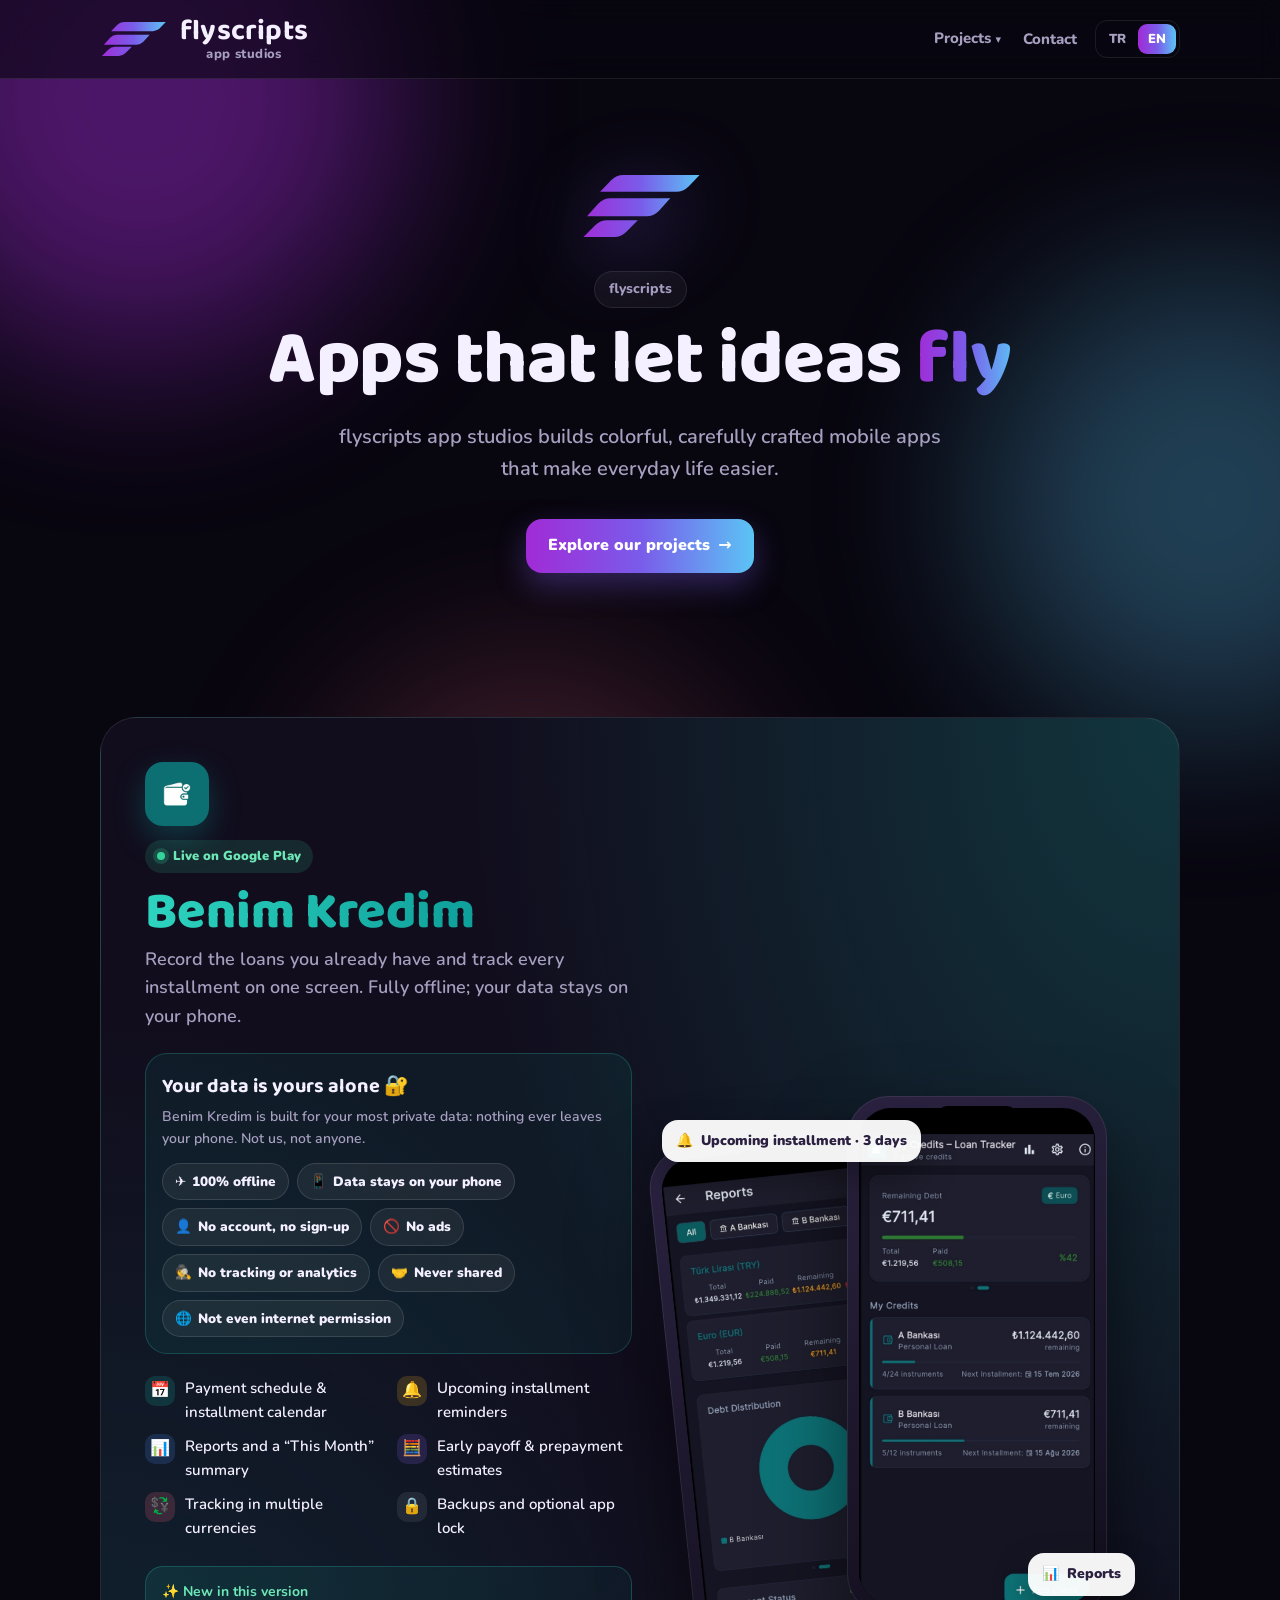
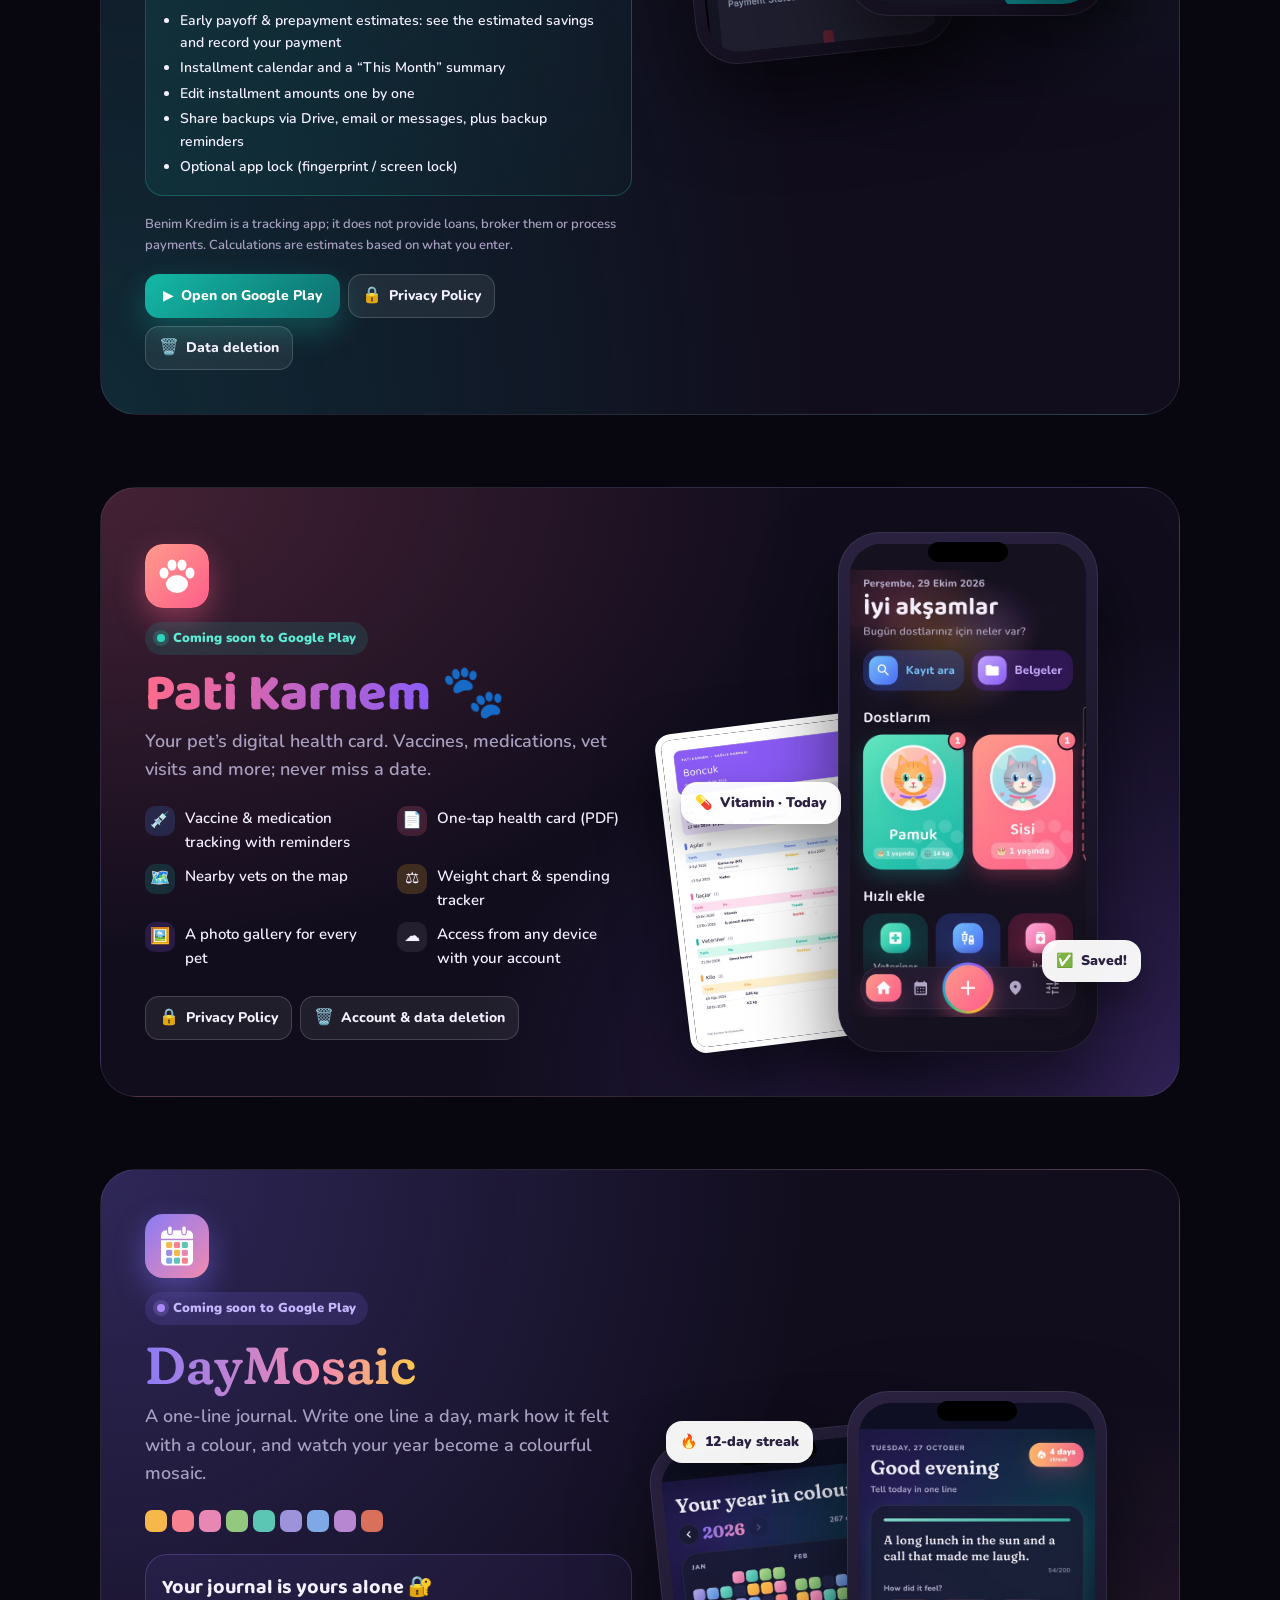
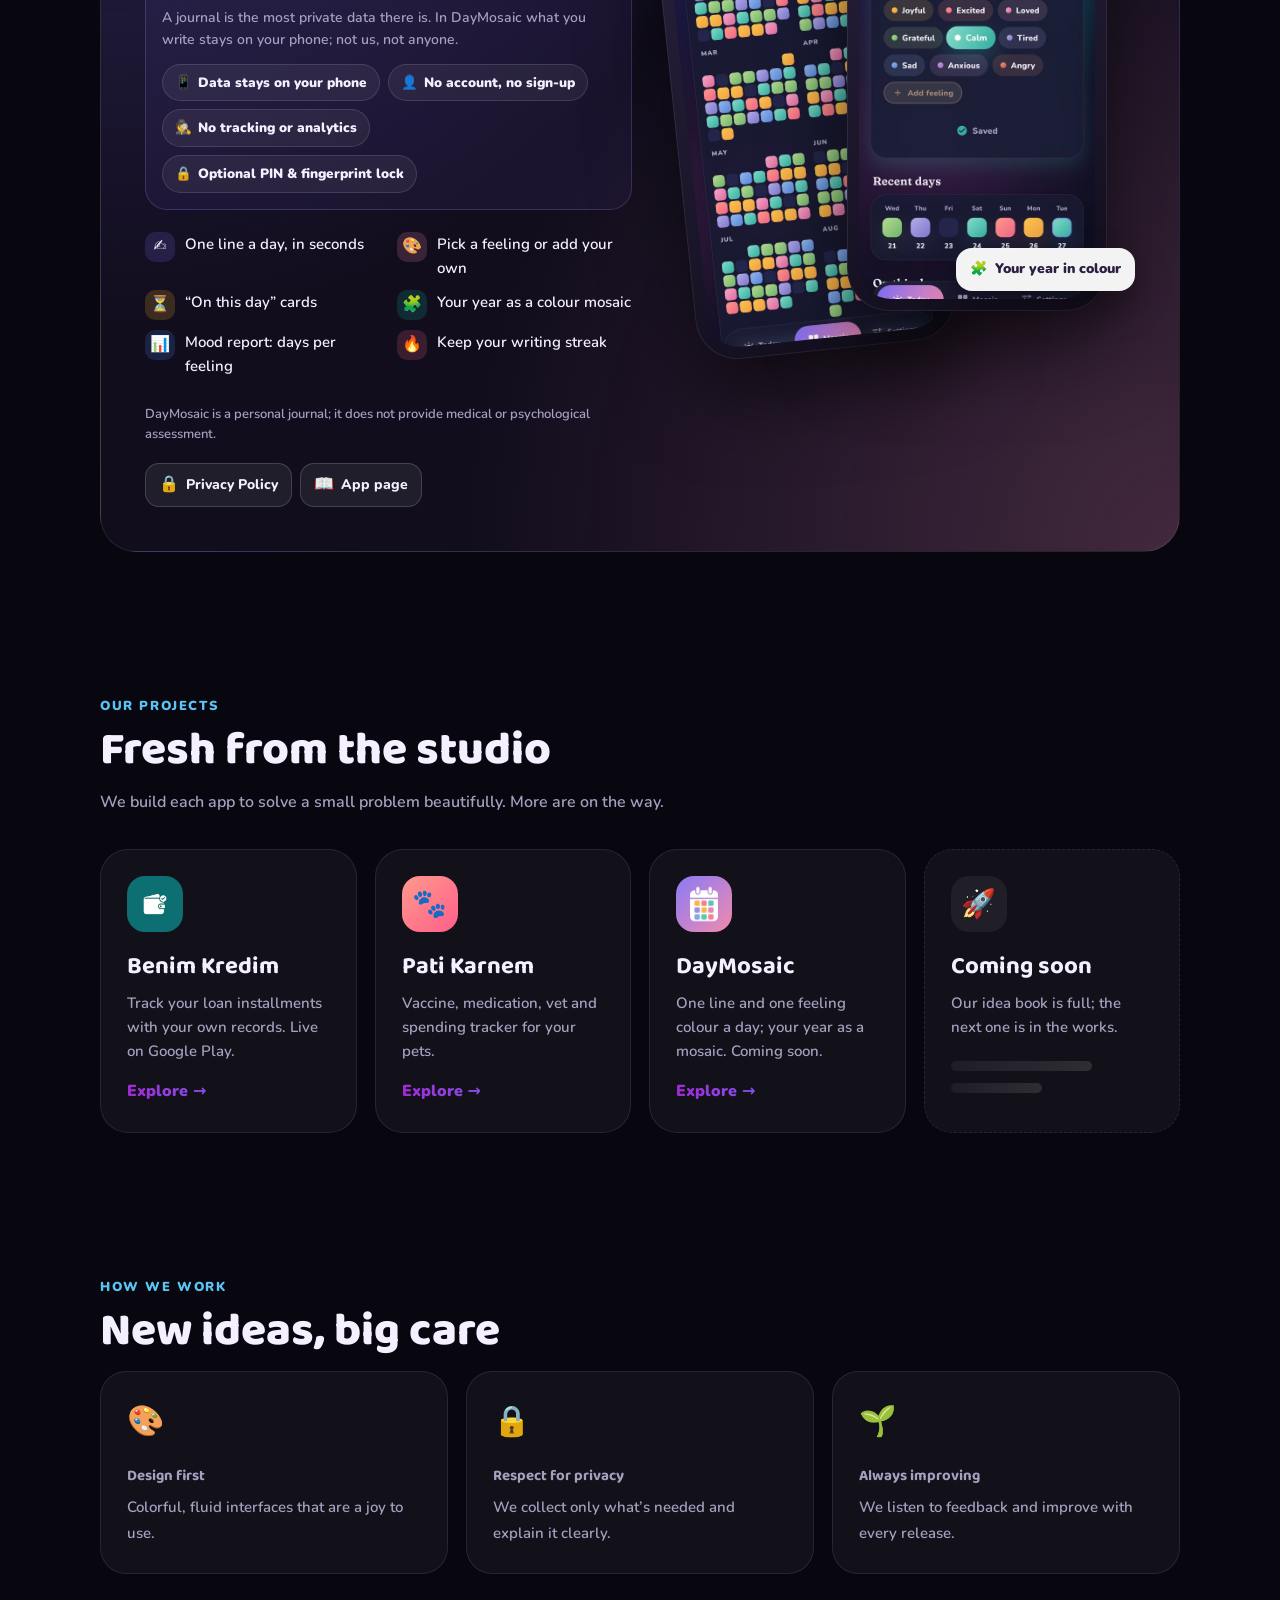
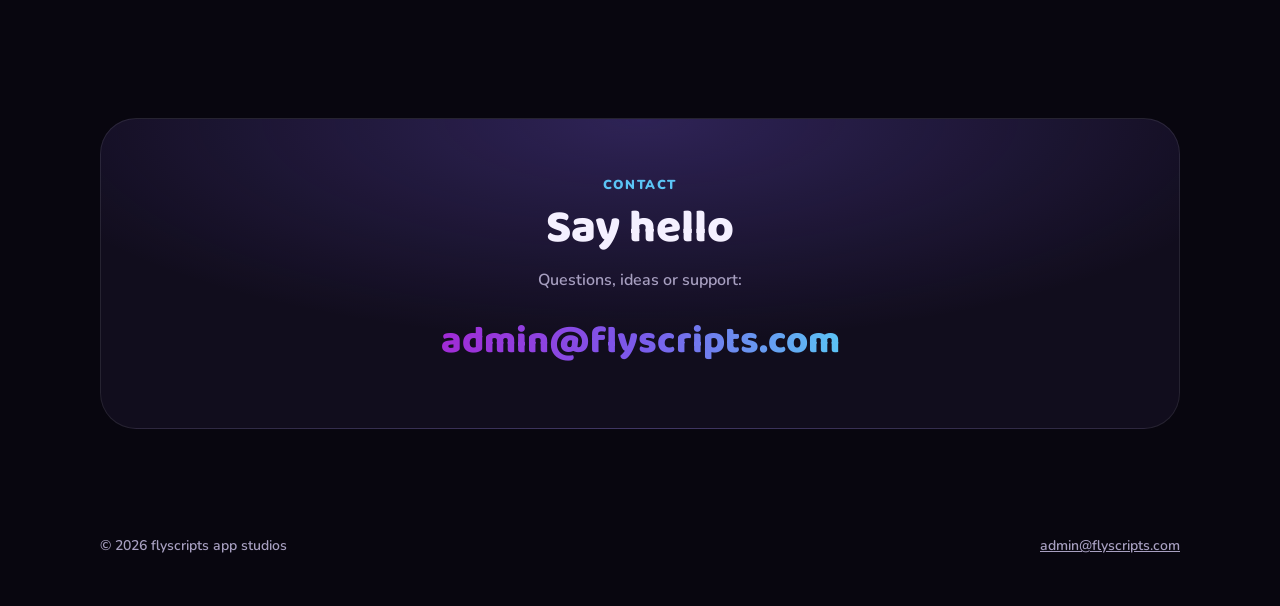
==== index.html @ 3f3beddc "Pati Karnem: yeni ana sayfa görüntüsü (1.2.0) Co-Authored-By: Claude Opus 5.5 <noreply@anthropic.com" ====
<!doctype html>
<html lang="tr">
<head>
<meta charset="utf-8">
<meta name="viewport" content="width=device-width, initial-scale=1">
<meta name="robots" content="index, follow">
<link rel="canonical" href="https://www.flyscripts.com/">
<title>flyscripts app studios</title>
<meta name="description" content="flyscripts app studios — gündelik hayatı kolaylaştıran, özenle tasarlanmış mobil uygulamalar. Uygulamalarımız: Benim Kredim, Pati Karnem ve DayMosaic.">
<meta property="og:title" content="flyscripts app studios">
<meta property="og:description" content="Gündelik hayatı kolaylaştıran, özenle tasarlanmış mobil uygulamalar.">
<link rel="icon" href="assets/flyscripts-mark.svg" type="image/svg+xml">
<style>
/* Yazı tipleri: Nunito ve Baloo 2 (SIL OFL), kendi sunucumuzdan. */
@font-face { font-family: "Nunito"; src: url("patikarnem/fonts/Nunito.ttf") format("truetype"); font-weight: 200 1000; font-display: swap; }
@font-face { font-family: "Baloo 2"; src: url("patikarnem/fonts/Baloo2.ttf") format("truetype"); font-weight: 400 800; font-display: swap; }
@font-face { font-family: "Fraunces"; src: url("daymosaic/fonts/Fraunces.ttf") format("truetype"); font-weight: 100 900; font-display: swap; }

:root {
  --bg: #08060F; --bg2: #110D1D; --card: rgba(255,255,255,.045); --line: rgba(255,255,255,.09);
  --ink: #F4F0FF; --soft: #A79FC0;
  --violet: #A12BD6; --indigo: #7A5BEA; --cyan: #5BC4F5;
  --coral: #FF6B8B; --grape: #8B5CF6; --mint: #14B8A6; --sun: #FFB627;
  --brand: linear-gradient(90deg, var(--violet), var(--indigo) 50%, var(--cyan));
}
* { box-sizing: border-box; }
html { scroll-behavior: smooth; }
body {
  margin: 0; background: var(--bg); color: var(--ink);
  font-family: "Nunito", system-ui, sans-serif; font-weight: 600; line-height: 1.6;
  -webkit-font-smoothing: antialiased; overflow-x: hidden;
}
a { color: inherit; }
.wrap { max-width: 1120px; margin: 0 auto; padding: 0 20px; }

/* Arka planda yavaşça süzülen renk bulutları */
.aurora { position: fixed; inset: 0; z-index: -1; overflow: hidden; pointer-events: none; }
.aurora span { position: absolute; border-radius: 50%; filter: blur(90px); opacity: .45; animation: drift 22s ease-in-out infinite alternate; }
.aurora span:nth-child(1) { width: 520px; height: 520px; background: var(--violet); top: -160px; left: -120px; }
.aurora span:nth-child(2) { width: 460px; height: 460px; background: var(--cyan); top: 30%; right: -160px; animation-delay: -7s; opacity: .3; }
.aurora span:nth-child(3) { width: 420px; height: 420px; background: var(--coral); bottom: -180px; left: 25%; animation-delay: -13s; opacity: .22; }
@keyframes drift { to { transform: translate(60px, 40px) scale(1.12); } }

/* Üst çubuk */
header { position: sticky; top: 0; z-index: 10; backdrop-filter: blur(14px); background: rgba(8,6,15,.6); border-bottom: 1px solid var(--line); }
.nav { display: flex; align-items: center; gap: 18px; height: 78px; }
.logo { display: flex; align-items: center; gap: 14px; text-decoration: none; }
.logo img { height: 34px; }
.logo b { font-family: "Baloo 2", sans-serif; font-weight: 700; font-size: 29px; letter-spacing: .2px; line-height: 1; }
/* Açılış logosundaki gibi: "app studios" adın altında, ortalı */
.logo .wm { display: flex; flex-direction: column; align-items: center; line-height: 1; }
.logo small { color: var(--soft); font-weight: 800; font-size: 13px; letter-spacing: .4px; margin-top: 2px; }
.nav nav { margin-left: auto; display: flex; gap: 22px; align-items: center; }
.nav nav a { text-decoration: none; color: var(--soft); font-weight: 800; font-size: 15px; transition: color .2s; }
.nav nav a:hover { color: var(--ink); }
/* Projeler açılır menüsü: fareyle üstüne gelince ya da dokununca açılır */
.dd { position: relative; }
.dd-btn { font: inherit; font-weight: 800; font-size: 15px; line-height: 1.6; color: var(--soft); background: none; border: 0; cursor: pointer; padding: 0; }
.dd-btn:hover, .dd.open .dd-btn { color: var(--ink); }
.dd .caret { display: inline-block; font-size: 11px; transition: transform .2s; }
.dd.open .caret { transform: rotate(180deg); }
.dd-menu {
  position: absolute; top: calc(100% + 10px); right: -12px; width: 320px; padding: 8px; border-radius: 20px;
  background: rgba(17,13,29,.97); border: 1px solid var(--line); box-shadow: 0 24px 60px rgba(0,0,0,.5);
  opacity: 0; visibility: hidden; transform: translateY(-6px); transition: opacity .18s, transform .18s, visibility .18s;
}
.dd-menu::before { content: ""; position: absolute; top: -12px; left: 0; right: 0; height: 12px; }
.dd.open .dd-menu { opacity: 1; visibility: visible; transform: none; }
@media (hover: hover) { .dd:hover .dd-menu { opacity: 1; visibility: visible; transform: none; } .dd:hover .caret { transform: rotate(180deg); } }
.dd-menu a { display: flex; align-items: center; gap: 12px; padding: 10px; border-radius: 14px; text-decoration: none; color: var(--ink) !important; }
.dd-menu a:hover { background: rgba(255,255,255,.06); }
.dd-menu img { width: 40px; height: 40px; border-radius: 12px; flex: none; }
.dd-menu b { display: block; font-size: 15px; line-height: 1.2; }
.dd-menu small { display: block; color: var(--soft); font-size: 12.5px; font-weight: 700; }
.dd-menu a.all { justify-content: center; color: var(--soft) !important; font-size: 14px; font-weight: 800; border-top: 1px solid var(--line); border-radius: 0 0 14px 14px; margin-top: 4px; }
.lang { display: inline-flex; border: 1px solid var(--line); border-radius: 12px; padding: 3px; gap: 2px; }
.lang button { font: inherit; font-size: 13px; font-weight: 900; border: 0; border-radius: 9px; padding: 5px 10px; cursor: pointer; background: transparent; color: var(--soft); }
.lang button.on { background: var(--brand); color: #fff; }

/* Kahraman bölüm */
.hero { padding: 96px 0 72px; text-align: center; }
.hero .mark { width: 120px; animation: floaty 6s ease-in-out infinite; filter: drop-shadow(0 18px 40px rgba(122,91,234,.45)); }
@keyframes floaty { 50% { transform: translateY(-10px); } }
.eyebrow { display: inline-block; margin: 26px 0 14px; padding: 6px 14px; border-radius: 999px; border: 1px solid var(--line); background: var(--card); color: var(--soft); font-size: 14px; font-weight: 800; }
h1 { font-family: "Baloo 2", sans-serif; font-weight: 800; font-size: clamp(40px, 7vw, 76px); line-height: 1.02; margin: 0 auto; max-width: 900px; letter-spacing: -.5px; }
.grad {
  background: var(--brand); -webkit-background-clip: text; background-clip: text; color: transparent;
  /* Renk, yazının kutusuna boyanır; y, g, ç gibi harflerin kuyruğu kesilmesin diye alttan/sağdan pay. */
  padding: 0 .06em .14em 0; margin-right: -.06em; -webkit-box-decoration-break: clone; box-decoration-break: clone;
}
.lead { max-width: 640px; margin: 22px auto 34px; color: var(--soft); font-size: clamp(17px, 2.2vw, 20px); }
.cta { display: flex; gap: 12px; justify-content: center; flex-wrap: wrap; }
.btn { display: inline-flex; align-items: center; gap: 8px; text-decoration: none; font-weight: 900; padding: 14px 22px; border-radius: 16px; transition: transform .2s, box-shadow .2s; }
.btn.primary { background: var(--brand); color: #fff; box-shadow: 0 12px 30px rgba(122,91,234,.35); }
.btn.ghost { border: 1px solid var(--line); background: var(--card); }
.btn:hover { transform: translateY(-2px); }

section { padding: 72px 0; }
.kicker { color: var(--cyan); font-weight: 900; letter-spacing: 1.6px; text-transform: uppercase; font-size: 13px; }
h2 { font-family: "Baloo 2", sans-serif; font-weight: 800; font-size: clamp(30px, 4.5vw, 46px); line-height: 1.1; margin: 8px 0 14px; }
.sub { color: var(--soft); max-width: 620px; margin: 0 0 34px; }

/* Öne çıkan proje: Pati Karnem */
.feature {
  position: relative; display: grid; grid-template-columns: 1.05fr 1fr; gap: 40px; align-items: center;
  padding: 44px; border-radius: 36px; overflow: hidden;
  background: radial-gradient(120% 140% at 0% 0%, rgba(255,107,139,.22), transparent 55%),
              radial-gradient(120% 140% at 100% 100%, rgba(139,92,246,.25), transparent 55%), var(--bg2);
  border: 1px solid var(--line);
}
.feature .badge { display: inline-flex; align-items: center; gap: 8px; font-weight: 900; font-size: 13px; padding: 6px 12px; border-radius: 999px; background: rgba(20,184,166,.15); color: #5EEAD4; }
.feature .badge::before { content: ""; width: 8px; height: 8px; border-radius: 50%; background: #2DD4BF; box-shadow: 0 0 0 4px rgba(45,212,191,.2); }
.feature h3 { font-family: "Baloo 2", sans-serif; font-weight: 800; font-size: clamp(34px, 5vw, 52px); line-height: 1; margin: 14px 0 6px; }
.feature h3 .paw { background: linear-gradient(90deg, var(--coral), var(--grape)); -webkit-background-clip: text; background-clip: text; color: transparent; }
.feature .tag { color: var(--soft); font-size: 18px; margin: 0 0 22px; }
.perks { list-style: none; padding: 0; margin: 0 0 26px; display: grid; grid-template-columns: 1fr 1fr; gap: 10px 18px; }
.perks li { display: flex; gap: 10px; align-items: flex-start; font-size: 15px; }
.perks i { flex: none; width: 30px; height: 30px; border-radius: 10px; display: grid; place-items: center; font-style: normal; font-size: 16px; }
/* Gizlilik / hesap silme: belirgin, dokunulabilir haplar */
.links-row { display: flex; gap: 10px; flex-wrap: wrap; }
.links-row a {
  display: inline-flex; align-items: center; gap: 8px; min-height: 44px; padding: 0 16px; border-radius: 14px;
  text-decoration: none; font-weight: 800; font-size: 14.5px; color: var(--ink);
  background: rgba(255,255,255,.07); border: 1px solid rgba(255,255,255,.16); transition: background .2s, border-color .2s;
}
.links-row a:hover { background: rgba(255,255,255,.12); border-color: rgba(255,255,255,.3); }
.links-row a .i { font-size: 16px; }

/* Telefon ve karne görselleri */
.shots { position: relative; height: 520px; }
.phone {
  position: absolute; right: 8%; top: 0; width: 260px; height: 520px; border-radius: 42px; padding: 12px;
  background: linear-gradient(160deg, #2a2240, #120e1c); box-shadow: 0 40px 80px rgba(0,0,0,.55), inset 0 0 0 1px rgba(255,255,255,.08);
  animation: floaty 7s ease-in-out infinite;
}
.phone .screen { width: 100%; height: 100%; border-radius: 32px; overflow: hidden; background: #16111F; position: relative; }
.phone .screen img { width: 100%; display: block; }
/* Uygulamanın alt menüsünün küçük benzeri (kodla çizilir) */
.phone .tabbar {
  position: absolute; left: 10px; right: 10px; bottom: 14px; height: 52px; border-radius: 22px;
  background: #231B30; border: 1px solid rgba(255,255,255,.08); display: flex; align-items: center; justify-content: space-around; padding: 0 10px;
}
.phone .tabbar i { width: 22px; height: 22px; border-radius: 8px; background: rgba(255,255,255,.14); }
.phone .tabbar i.on { width: 38px; background: linear-gradient(135deg, #FF9A8B, #FF5E8A); }
.phone .tabbar .plus {
  width: 50px; height: 50px; border-radius: 50%; display: grid; place-items: center; color: #fff; font-size: 30px; font-weight: 700; line-height: 1;
  background: linear-gradient(135deg, #FF9A8B, #FF5E8A); box-shadow: 0 0 0 3px #231B30, 0 0 0 5px #7A5BEA;
}
.phone .notch { position: absolute; top: 10px; left: 50%; transform: translateX(-50%); width: 80px; height: 20px; border-radius: 12px; background: #000; z-index: 2; }
.card-pdf {
  position: absolute; left: 0; bottom: 10px; width: 230px; border-radius: 16px; overflow: hidden; transform: rotate(-7deg);
  box-shadow: 0 30px 60px rgba(0,0,0,.5); border: 6px solid #fff; animation: floaty 8s ease-in-out infinite; animation-delay: -3s;
}
.card-pdf img { width: 100%; display: block; }
.chip {
  position: absolute; z-index: 3; display: flex; align-items: center; gap: 8px; padding: 10px 14px; border-radius: 16px;
  background: rgba(255,255,255,.95); color: #2B2040; font-weight: 900; font-size: 14px; box-shadow: 0 16px 34px rgba(0,0,0,.35);
  animation: floaty 6s ease-in-out infinite;
}
.chip.c1 { top: 250px; left: 2%; animation-delay: -2s; }
.chip.c2 { bottom: 70px; right: -6px; animation-delay: -4s; }

/* BenimKredim tanıtımı (uygulamanın kendi camgöbeği teması) */
.feature.bk {
  background: radial-gradient(120% 140% at 100% 0%, rgba(20,184,166,.24), transparent 55%),
              radial-gradient(120% 140% at 0% 100%, rgba(14,110,110,.30), transparent 55%), var(--bg2);
}
.feature.bk .badge.live { background: rgba(52,211,153,.14); color: #6EE7B7; }
.feature.bk .badge.live::before { background: #34D399; box-shadow: 0 0 0 4px rgba(52,211,153,.2); }
.feature.bk h3 .bkname { background: linear-gradient(90deg, #2DD4BF, #0E9F9A); -webkit-background-clip: text; background-clip: text; color: transparent; padding-bottom: .1em; }
.appicon { width: 64px; height: 64px; border-radius: 18px; box-shadow: 0 12px 30px rgba(14,110,110,.45); display: block; margin-bottom: 14px; }
.btn.teal { background: linear-gradient(135deg, #14B8A6, #0E6E6E); color: #fff; box-shadow: 0 12px 30px rgba(20,184,166,.3); }
.links-row a.btn.teal { border: 0; min-height: 44px; padding: 0 18px; border-radius: 14px; color: #fff; background: linear-gradient(135deg, #14B8A6, #0E6E6E); }
.links-row { align-items: center; gap: 8px; }
.links-row a { padding: 0 13px; font-size: 14px; gap: 7px; white-space: nowrap; }
.bkshots { position: relative; height: 540px; }
/* Pati Karnem'deki telefon çerçevesinin aynısı; ekran görüntüsü üstten başlar, taşan kısım gizlenir */
.bkshots .bkphone { height: 520px; }
.bkshots .bkphone .screen { background: #161622; }
.bkshots .bkphone .screen img { display: none; width: 100%; padding-top: 26px; background: #000; }
body.tr .bkshots .bkphone .screen img[data-lang="tr"], body.en .bkshots .bkphone .screen img[data-lang="en"] { display: block; }
.bkshots .b1 { right: 6%; top: 0; z-index: 2; }
.bkshots .b2 { right: auto; left: 0; top: 40px; transform: rotate(-6deg); animation-delay: -3s; z-index: 1; }
.bkshots .b2 { animation-name: floatyTilt; }
@keyframes floatyTilt { 0%, 100% { transform: rotate(-6deg); } 50% { transform: rotate(-6deg) translateY(-10px); } }
.bkshots .chip.c3 { top: 24px; left: -10px; animation-delay: -1s; }
.bkshots .chip.c4 { bottom: 40px; right: 0; animation-delay: -4s; }
.note { color: var(--soft); font-size: 13px; margin: 0 0 18px; }
/* Benim Kredim gizlilik vurgusu */
.trust { margin: 0 0 22px; padding: 16px; border-radius: 22px; background: rgba(20,184,166,.08); border: 1px solid rgba(45,212,191,.22); }
.trust h4 { margin: 0 0 4px; font-family: "Baloo 2", sans-serif; font-size: 20px; }
.trust p { margin: 0 0 12px; color: var(--soft); font-size: 14px; }
.tchips { display: flex; flex-wrap: wrap; gap: 8px; }
.tchips span.t {
  display: inline-flex; align-items: center; gap: 6px; padding: 7px 12px; border-radius: 999px; font-size: 13.5px; font-weight: 900;
  background: rgba(255,255,255,.06); border: 1px solid rgba(255,255,255,.12);
}
.whatsnew {
  margin: 0 0 18px; padding: 14px 16px; border-radius: 18px; border: 1px solid rgba(45,212,191,.25);
  background: linear-gradient(135deg, rgba(20,184,166,.12), rgba(20,184,166,.03));
}
.whatsnew b { display: block; font-size: 14px; color: #6EE7B7; margin-bottom: 6px; }
.whatsnew ul { margin: 0; padding-left: 18px; font-size: 14px; }
.whatsnew li { margin: 3px 0; }

/* DayMosaic tanıtımı (uygulamanın alacakaranlık moru ve şafak pembesi) */
.feature.dm {
  background: radial-gradient(120% 140% at 0% 0%, rgba(124,108,242,.28), transparent 55%),
              radial-gradient(120% 140% at 100% 100%, rgba(242,138,176,.22), transparent 55%), var(--bg2);
}
.feature.dm .badge { background: rgba(124,108,242,.16); color: #C4B5FD; }
.feature.dm .badge::before { background: #A78BFA; box-shadow: 0 0 0 4px rgba(167,139,250,.22); }
.feature.dm h3 .dmname {
  font-family: "Fraunces", Georgia, serif; font-weight: 600; font-variation-settings: "SOFT" 100;
  background: linear-gradient(90deg, #8B7BF5, #F28AB0 65%, #F9C74F); -webkit-background-clip: text; background-clip: text; color: transparent; padding-bottom: .08em;
}
.feature.dm .trust { background: rgba(124,108,242,.08); border-color: rgba(167,139,250,.24); }
.btn.dmb { background: linear-gradient(135deg, #7C6CF2, #F28AB0); color: #fff; }
.dmshots .bkphone .screen, .dmshots .bkphone .screen img { background: #0E0F22; }
.dmshots .chip.c3 { top: 30px; left: -6px; }
.mosaic-row { display: flex; gap: 5px; margin: 0 0 22px; }
.mosaic-row i { width: 22px; height: 22px; border-radius: 7px; display: block; }

/* Proje ızgarası */
.grid { display: grid; grid-template-columns: repeat(auto-fit, minmax(230px, 1fr)); gap: 18px; }
.proj {
  position: relative; padding: 26px; border-radius: 28px; background: var(--card); border: 1px solid var(--line);
  min-height: 230px; display: flex; flex-direction: column; transition: transform .25s, border-color .25s;
}
.proj:hover { transform: translateY(-4px); border-color: rgba(255,255,255,.18); }
.proj .ico { width: 56px; height: 56px; border-radius: 18px; display: grid; place-items: center; font-size: 28px; margin-bottom: 16px; }
.proj h4 { font-family: "Baloo 2", sans-serif; font-size: 24px; margin: 0 0 4px; }
.proj p { color: var(--soft); margin: 0 0 16px; font-size: 15px; }
.proj .more { margin-top: auto; font-weight: 900; text-decoration: none; }
.proj.soon { border-style: dashed; }
.proj.soon .ico { background: rgba(255,255,255,.06); }
.shimmer { height: 10px; border-radius: 6px; margin: 6px 0; background: linear-gradient(90deg, rgba(255,255,255,.05), rgba(255,255,255,.12), rgba(255,255,255,.05)); background-size: 200% 100%; animation: sh 2.4s linear infinite; }
@keyframes sh { to { background-position: -200% 0; } }

/* Değerler */
.values { display: grid; grid-template-columns: repeat(3, 1fr); gap: 18px; }
.value { padding: 26px; border-radius: 26px; background: var(--card); border: 1px solid var(--line); }
.value b { display: block; font-family: "Baloo 2", sans-serif; font-size: 21px; margin: 12px 0 4px; }
.value span { color: var(--soft); font-size: 15px; }
.value .em { font-size: 30px; }

/* İletişim */
.contact {
  text-align: center; padding: 56px 24px; border-radius: 36px; border: 1px solid var(--line);
  background: radial-gradient(100% 120% at 50% 0%, rgba(122,91,234,.28), transparent 60%), var(--bg2);
}
.contact a.mail { font-family: "Baloo 2", sans-serif; font-size: clamp(24px, 4vw, 38px); font-weight: 800; text-decoration: none; }
footer { padding: 34px 0 48px; color: var(--soft); font-size: 14px; display: flex; gap: 14px; justify-content: space-between; flex-wrap: wrap; }
footer a { color: var(--soft); }

/* Kaydırınca beliren öğeler */
.reveal { opacity: 0; transform: translateY(26px); transition: opacity .8s ease, transform .8s cubic-bezier(.2,.8,.2,1); }
.reveal.in { opacity: 1; transform: none; }

[data-lang] { display: none; }
body.tr [data-lang="tr"], body.en [data-lang="en"] { display: revert; }
body.tr span[data-lang="tr"], body.en span[data-lang="en"] { display: inline; }
body.tr img[data-lang="tr"], body.en img[data-lang="en"] { display: block; }

@media (max-width: 900px) {
  .feature { grid-template-columns: 1fr; padding: 28px; }
  .shots { height: 470px; }
  .phone { width: 230px; height: 460px; right: 4%; }
  .card-pdf { width: 190px; }
  .feature.bk { grid-template-columns: 1fr; }
  .feature.bk .bkshots { order: 2; }
  .feature.dm { grid-template-columns: 1fr; }
  .bkshots { height: 470px; }
  .bkshots .bkphone { width: 220px; height: 440px; }
  .grid, .values { grid-template-columns: 1fr; }
  .nav nav > a { display: none; }
  .dd-menu { right: -60px; width: 290px; }
}
@media (max-width: 520px) {
  .perks { grid-template-columns: 1fr; }
  .chip { font-size: 12px; padding: 8px 10px; }
}
@media (prefers-reduced-motion: reduce) {
  *, *::before, *::after { animation: none !important; transition: none !important; }
  .reveal { opacity: 1; transform: none; }
}
</style>
</head>
<body class="tr">
<div class="aurora"><span></span><span></span><span></span></div>

<header>
  <div class="wrap nav">
    <a class="logo" href="#"><img src="assets/flyscripts-mark.svg" alt=""><span class="wm"><b>flyscripts</b><small>app studios</small></span></a>
    <nav>
      <div class="dd">
        <button class="dd-btn" aria-haspopup="true" aria-expanded="false">
          <span data-lang="tr">Projeler</span><span data-lang="en">Projects</span> <span class="caret">▾</span></button>
        <div class="dd-menu" role="menu">
          <a role="menuitem" href="#benim-kredim"><img src="assets/bk-icon.png" alt=""><span><b>Benim Kredim</b>
            <small><span data-lang="tr">Kredi taksit takibi · Google Play’de</span><span data-lang="en">Loan installment tracker · On Google Play</span></small></span></a>
          <a role="menuitem" href="#pati-karnem"><img src="assets/pati-icon.svg" alt=""><span><b>Pati Karnem</b>
            <small><span data-lang="tr">Evcil dost sağlık karnesi · Yakında</span><span data-lang="en">Pet health card · Coming soon</span></small></span></a>
          <a role="menuitem" href="#daymosaic"><img src="assets/dm-icon.png" alt=""><span><b>DayMosaic</b>
            <small><span data-lang="tr">Tek satır günlük · Yakında</span><span data-lang="en">One-line journal · Coming soon</span></small></span></a>
          <a role="menuitem" class="all" href="#projeler"><span data-lang="tr">Tüm projeler →</span><span data-lang="en">All projects →</span></a>
        </div>
      </div>
      <a href="#iletisim"><span data-lang="tr">İletişim</span><span data-lang="en">Contact</span></a>
    </nav>
    <div class="lang"><button data-l="tr">TR</button><button data-l="en">EN</button></div>
  </div>
</header>

<main>
  <div class="wrap hero">
    <img class="mark" src="assets/flyscripts-mark.svg" alt="flyscripts">
    <div>
      <span class="eyebrow">flyscripts</span>
    </div>
    <h1>
      <span data-lang="tr">Fikirleri <span class="grad">uçuran</span> uygulamalar</span>
      <span data-lang="en">Apps that let ideas <span class="grad">fly</span></span>
    </h1>
    <p class="lead">
      <span data-lang="tr">flyscripts app studios, gündelik hayatı kolaylaştıran, rengârenk ve özenle tasarlanmış mobil uygulamalar üretir.</span>
      <span data-lang="en">flyscripts app studios builds colorful, carefully crafted mobile apps that make everyday life easier.</span>
    </p>
    <div class="cta">
      <a class="btn primary" href="#projeler"><span data-lang="tr">Projelerimizi keşfedin</span><span data-lang="en">Explore our projects</span> →</a>
    </div>
  </div>

  <!-- BenimKredim: Google Play'de yayında -->
  <section id="benim-kredim">
    <div class="wrap">
      <div class="feature bk reveal">
        <div>
          <img class="appicon" src="assets/bk-icon.png" alt="">
          <span class="badge live"><span data-lang="tr">Google Play’de yayında</span><span data-lang="en">Live on Google Play</span></span>
          <h3><span class="bkname">Benim Kredim</span></h3>
          <p class="tag">
            <span data-lang="tr">Bankalardan almış olduğunuz kredileri kendiniz kaydedin, taksitlerinizi tek ekranda takip edin. Tamamen çevrimdışı; verileriniz telefonunuzda kalır.</span>
            <span data-lang="en">Record the loans you already have and track every installment on one screen. Fully offline; your data stays on your phone.</span>
          </p>
          <div class="trust">
            <h4><span data-lang="tr">Verileriniz sadece sizin 🔐</span><span data-lang="en">Your data is yours alone 🔐</span></h4>
            <p><span data-lang="tr">Benim Kredim, borç bilgileri gibi en özel verileriniz için tasarlandı: hiçbir şey telefonunuzdan çıkmaz. Ne biz görürüz, ne başkası.</span>
              <span data-lang="en">Benim Kredim is built for your most private data: nothing ever leaves your phone. Not us, not anyone.</span></p>
            <div class="tchips">
              <span class="t">✈️ <span data-lang="tr">%100 çevrimdışı</span><span data-lang="en">100% offline</span></span>
              <span class="t">📱 <span data-lang="tr">Veriler yalnızca telefonunuzda</span><span data-lang="en">Data stays on your phone</span></span>
              <span class="t">👤 <span data-lang="tr">Hesap yok, kayıt yok</span><span data-lang="en">No account, no sign-up</span></span>
              <span class="t">🚫 <span data-lang="tr">Reklam yok</span><span data-lang="en">No ads</span></span>
              <span class="t">🕵️ <span data-lang="tr">Takip ve analitik yok</span><span data-lang="en">No tracking or analytics</span></span>
              <span class="t">🤝 <span data-lang="tr">Kimseyle paylaşılmaz</span><span data-lang="en">Never shared</span></span>
              <span class="t">🌐 <span data-lang="tr">İnternet izni bile yok</span><span data-lang="en">Not even internet permission</span></span>
            </div>
          </div>
          <ul class="perks">
            <li><i style="background:rgba(20,184,166,.18)">📅</i><span><span data-lang="tr">Ödeme planı ve taksit takvimi</span><span data-lang="en">Payment schedule &amp; installment calendar</span></span></li>
            <li><i style="background:rgba(255,182,39,.18)">🔔</i><span><span data-lang="tr">Yaklaşan taksit hatırlatmaları</span><span data-lang="en">Upcoming installment reminders</span></span></li>
            <li><i style="background:rgba(76,141,255,.18)">📊</i><span><span data-lang="tr">Raporlar ve “Bu Ay” özeti</span><span data-lang="en">Reports and a “This Month” summary</span></span></li>
            <li><i style="background:rgba(139,92,246,.18)">🧮</i><span><span data-lang="tr">Erken kapama ve ara ödeme tahmini</span><span data-lang="en">Early payoff &amp; prepayment estimates</span></span></li>
            <li><i style="background:rgba(255,107,139,.18)">💱</i><span><span data-lang="tr">Farklı para birimlerinde takip</span><span data-lang="en">Tracking in multiple currencies</span></span></li>
            <li><i style="background:rgba(255,255,255,.08)">🔒</i><span><span data-lang="tr">Yedekleme ve isteğe bağlı uygulama kilidi</span><span data-lang="en">Backups and optional app lock</span></span></li>
          </ul>
          <div class="whatsnew">
            <b><span data-lang="tr">✨ Yeni sürümde</span><span data-lang="en">✨ New in this version</span></b>
            <ul data-lang="tr">
              <li>Erken kapama ve ara ödeme hesabı: tahmini tasarrufu görün, ödemenizi kaydedin</li>
              <li>Taksit takvimi ve “Bu Ay” özeti</li>
              <li>Taksit tutarlarını tek tek düzenleme</li>
              <li>Yedeği Drive, e-posta ya da mesajla paylaşma ve yedek hatırlatması</li>
              <li>İsteğe bağlı uygulama kilidi (parmak izi / ekran kilidi)</li>
            </ul>
            <ul data-lang="en">
              <li>Early payoff &amp; prepayment estimates: see the estimated savings and record your payment</li>
              <li>Installment calendar and a “This Month” summary</li>
              <li>Edit installment amounts one by one</li>
              <li>Share backups via Drive, email or messages, plus backup reminders</li>
              <li>Optional app lock (fingerprint / screen lock)</li>
            </ul>
          </div>
          <p class="note"><span data-lang="tr">Benim Kredim bir takip uygulamasıdır; kredi vermez, aracılık yapmaz, ödeme işlemez. Hesaplamalar girdiğiniz bilgilere göre tahminidir.</span>
            <span data-lang="en">Benim Kredim is a tracking app; it does not provide loans, broker them or process payments. Calculations are estimates based on what you enter.</span></p>
          <div class="links-row">
            <a class="btn teal" href="https://play.google.com/store/apps/details?id=com.benimkredim.kredi_takip" target="_blank" rel="noopener">
              ▶ <span data-lang="tr">Google Play’de aç</span><span data-lang="en">Open on Google Play</span></a>
            <a href="benimkredim/gizlilik.html"><span class="i">🔒</span><span data-lang="tr">Gizlilik Politikası</span><span data-lang="en">Privacy Policy</span></a>
            <a href="benimkredim/veri-silme.html"><span class="i">🗑️</span><span data-lang="tr">Veri silme</span><span data-lang="en">Data deletion</span></a>
          </div>
        </div>
        <div class="bkshots" aria-hidden="true">
          <div class="phone bkphone b2"><div class="notch"></div><div class="screen">
            <img data-lang="tr" src="assets/bk-tr-02.jpg" alt=""><img data-lang="en" src="assets/bk-en-02.jpg" alt=""></div></div>
          <div class="phone bkphone b1"><div class="notch"></div><div class="screen">
            <img data-lang="tr" src="assets/bk-tr-01.jpg" alt=""><img data-lang="en" src="assets/bk-en-01.jpg" alt=""></div></div>
          <div class="chip c3">🔔 <span data-lang="tr">Yaklaşan taksit · 3 gün</span><span data-lang="en">Upcoming installment · 3 days</span></div>
          <div class="chip c4">📊 <span data-lang="tr">Raporlar</span><span data-lang="en">Reports</span></div>
        </div>
      </div>
    </div>
  </section>

  <!-- Öne çıkan: Pati Karnem -->
  <section id="pati-karnem" style="padding-top:0">
    <div class="wrap">
      <div class="feature reveal">
        <div>
          <img class="appicon" src="assets/pati-icon.svg" alt="" style="box-shadow:0 12px 30px rgba(255,94,138,.4)">
          <span class="badge"><span data-lang="tr">Yakında Google Play’de</span><span data-lang="en">Coming soon to Google Play</span></span>
          <h3><span class="paw">Pati Karnem</span> 🐾</h3>
          <p class="tag">
            <span data-lang="tr">Dostunuzun dijital sağlık karnesi. Aşılar, ilaçlar, veteriner ziyaretleri ve daha fazlası; hiçbir tarihi kaçırmayın.</span>
            <span data-lang="en">Your pet’s digital health card. Vaccines, medications, vet visits and more; never miss a date.</span>
          </p>
          <ul class="perks">
            <li><i style="background:rgba(76,141,255,.18)">💉</i><span><span data-lang="tr">Aşı ve ilaç takibi, zamanında hatırlatma</span><span data-lang="en">Vaccine &amp; medication tracking with reminders</span></span></li>
            <li><i style="background:rgba(255,107,139,.18)">📄</i><span><span data-lang="tr">Tek dokunuşla sağlık karnesi (PDF)</span><span data-lang="en">One-tap health card (PDF)</span></span></li>
            <li><i style="background:rgba(20,184,166,.18)">🗺️</i><span><span data-lang="tr">Yakındaki veterinerler haritada</span><span data-lang="en">Nearby vets on the map</span></span></li>
            <li><i style="background:rgba(255,182,39,.18)">⚖️</i><span><span data-lang="tr">Kilo grafiği ve harcama takibi</span><span data-lang="en">Weight chart &amp; spending tracker</span></span></li>
            <li><i style="background:rgba(139,92,246,.18)">🖼️</i><span><span data-lang="tr">Her dosta özel fotoğraf galerisi</span><span data-lang="en">A photo gallery for every pet</span></span></li>
            <li><i style="background:rgba(255,255,255,.08)">☁️</i><span><span data-lang="tr">Hesabınızla her cihazdan erişim</span><span data-lang="en">Access from any device with your account</span></span></li>
          </ul>
          <div class="links-row">
            <a href="patikarnem/gizlilik.html"><span class="i">🔒</span><span data-lang="tr">Gizlilik Politikası</span><span data-lang="en">Privacy Policy</span></a>
            <a href="patikarnem/hesap-silme.html"><span class="i">🗑️</span><span data-lang="tr">Hesap ve veri silme</span><span data-lang="en">Account &amp; data deletion</span></a>
          </div>
        </div>
        <div class="shots" aria-hidden="true">
          <div class="card-pdf"><img src="assets/pati-karne.jpg" alt=""></div>
          <div class="phone"><div class="notch"></div><div class="screen"><img src="assets/pati-home.jpg?v=2" alt="" style="padding-top:26px;background:#16111F"></div></div>
          <div class="chip c1">💊 <span data-lang="tr">Vitamin · Bugün</span><span data-lang="en">Vitamin · Today</span></div>
          <div class="chip c2">✅ <span data-lang="tr">Kaydedildi!</span><span data-lang="en">Saved!</span></div>
        </div>
      </div>
    </div>
  </section>

  <!-- DayMosaic: tek satır günlük -->
  <section id="daymosaic" style="padding-top:0">
    <div class="wrap">
      <div class="feature dm reveal">
        <div>
          <img class="appicon" src="assets/dm-icon.png" alt="" style="box-shadow:0 12px 30px rgba(124,108,242,.45)">
          <span class="badge"><span data-lang="tr">Yakında Google Play’de</span><span data-lang="en">Coming soon to Google Play</span></span>
          <h3><span class="dmname">DayMosaic</span></h3>
          <p class="tag">
            <span data-lang="tr">Tek satır günlük. Her gün bir satır yaz, nasıl hissettiğini bir renkle işaretle; yıl, renkli bir mozaiğe dönüşsün.</span>
            <span data-lang="en">A one-line journal. Write one line a day, mark how it felt with a colour, and watch your year become a colourful mosaic.</span>
          </p>
          <div class="mosaic-row" aria-hidden="true">
            <i style="background:#F7B84B"></i><i style="background:#F7818F"></i><i style="background:#E987B4"></i><i style="background:#93C97F"></i><i style="background:#5CC6B5"></i><i style="background:#9C93DB"></i><i style="background:#7FA9E6"></i><i style="background:#B887D1"></i><i style="background:#D9705A"></i>
          </div>
          <div class="trust">
            <h4><span data-lang="tr">Günlüğün yalnızca senin 🔐</span><span data-lang="en">Your journal is yours alone 🔐</span></h4>
            <p><span data-lang="tr">Günlük en özel veridir. DayMosaic’te yazdıkların yalnızca telefonunda kalır; ne biz görürüz, ne başkası.</span>
              <span data-lang="en">A journal is the most private data there is. In DayMosaic what you write stays on your phone; not us, not anyone.</span></p>
            <div class="tchips">
              <span class="t">📱 <span data-lang="tr">Veriler yalnızca telefonunda</span><span data-lang="en">Data stays on your phone</span></span>
              <span class="t">👤 <span data-lang="tr">Hesap yok, kayıt yok</span><span data-lang="en">No account, no sign-up</span></span>
              <span class="t">🕵️ <span data-lang="tr">Takip ve analitik yok</span><span data-lang="en">No tracking or analytics</span></span>
              <span class="t">🔒 <span data-lang="tr">İsteğe bağlı PIN ve parmak izi kilidi</span><span data-lang="en">Optional PIN &amp; fingerprint lock</span></span>
            </div>
          </div>
          <ul class="perks">
            <li><i style="background:rgba(124,108,242,.18)">✍️</i><span><span data-lang="tr">Her gün tek satır, saniyeler içinde</span><span data-lang="en">One line a day, in seconds</span></span></li>
            <li><i style="background:rgba(242,138,176,.18)">🎨</i><span><span data-lang="tr">Duygunu seç ya da kendi hissini ekle</span><span data-lang="en">Pick a feeling or add your own</span></span></li>
            <li><i style="background:rgba(255,182,39,.18)">⏳</i><span><span data-lang="tr">“Geçmişte bugün” kartları</span><span data-lang="en">“On this day” cards</span></span></li>
            <li><i style="background:rgba(20,184,166,.18)">🧩</i><span><span data-lang="tr">Yılın renkli mozaiği</span><span data-lang="en">Your year as a colour mosaic</span></span></li>
            <li><i style="background:rgba(76,141,255,.18)">📊</i><span><span data-lang="tr">Duygu raporu: hangi histe kaç gün</span><span data-lang="en">Mood report: days per feeling</span></span></li>
            <li><i style="background:rgba(255,107,139,.18)">🔥</i><span><span data-lang="tr">Yazma serini takip et</span><span data-lang="en">Keep your writing streak</span></span></li>
          </ul>
          <p class="note"><span data-lang="tr">DayMosaic kişisel bir günlüktür; tıbbi ya da psikolojik değerlendirme sunmaz.</span>
            <span data-lang="en">DayMosaic is a personal journal; it does not provide medical or psychological assessment.</span></p>
          <div class="links-row">
            <a href="daymosaic/gizlilik.html"><span class="i">🔒</span><span data-lang="tr">Gizlilik Politikası</span><span data-lang="en">Privacy Policy</span></a>
            <a href="daymosaic/"><span class="i">📖</span><span data-lang="tr">Uygulama sayfası</span><span data-lang="en">App page</span></a>
          </div>
        </div>
        <div class="bkshots dmshots" aria-hidden="true">
          <div class="phone bkphone b2"><div class="notch"></div><div class="screen">
            <img data-lang="tr" src="assets/dm-mosaic-tr.jpg" alt=""><img data-lang="en" src="assets/dm-mosaic-en.jpg" alt=""></div></div>
          <div class="phone bkphone b1"><div class="notch"></div><div class="screen">
            <img data-lang="tr" src="assets/dm-today-tr.jpg" alt=""><img data-lang="en" src="assets/dm-today-en.jpg" alt=""></div></div>
          <div class="chip c3">🔥 <span data-lang="tr">12 gün seri</span><span data-lang="en">12-day streak</span></div>
          <div class="chip c4">🧩 <span data-lang="tr">Yılın mozaiği</span><span data-lang="en">Your year in colour</span></div>
        </div>
      </div>
    </div>
  </section>

  <!-- Projeler -->
  <section id="projeler">
    <div class="wrap">
      <div class="reveal">
        <div class="kicker"><span data-lang="tr">Projelerimiz</span><span data-lang="en">Our projects</span></div>
        <h2><span data-lang="tr">Atölyeden çıkanlar</span><span data-lang="en">Fresh from the studio</span></h2>
        <p class="sub"><span data-lang="tr">Her uygulamayı küçük bir sorunu güzelce çözmek için yapıyoruz. Yenileri yolda.</span>
          <span data-lang="en">We build each app to solve a small problem beautifully. More are on the way.</span></p>
      </div>
      <div class="grid">
        <div class="proj reveal">
          <img class="ico" src="assets/bk-icon.png" alt="" style="padding:0;object-fit:cover">
          <h4>Benim Kredim</h4>
          <p><span data-lang="tr">Kredi borçlarınızın taksitlerini kendi kayıtlarınızla takip edin. Google Play’de yayında.</span><span data-lang="en">Track your loan installments with your own records. Live on Google Play.</span></p>
          <a class="more grad" href="#benim-kredim"><span data-lang="tr">İncele →</span><span data-lang="en">Explore →</span></a>
        </div>
        <div class="proj reveal">
          <div class="ico" style="background:linear-gradient(135deg,#FF9A8B,#FF5E8A)">🐾</div>
          <h4>Pati Karnem</h4>
          <p><span data-lang="tr">Evcil dostlarınız için aşı, ilaç, veteriner ve harcama takibi.</span><span data-lang="en">Vaccine, medication, vet and spending tracker for your pets.</span></p>
          <a class="more grad" href="#pati-karnem"><span data-lang="tr">İncele →</span><span data-lang="en">Explore →</span></a>
        </div>
        <div class="proj reveal">
          <img class="ico" src="assets/dm-icon.png" alt="" style="padding:0;object-fit:cover">
          <h4>DayMosaic</h4>
          <p><span data-lang="tr">Her gün tek satır ve bir duygu rengi; yılın renkli mozaiği. Yakında.</span><span data-lang="en">One line and one feeling colour a day; your year as a mosaic. Coming soon.</span></p>
          <a class="more grad" href="#daymosaic"><span data-lang="tr">İncele →</span><span data-lang="en">Explore →</span></a>
        </div>
        <div class="proj soon reveal">
          <div class="ico">🚀</div>
          <h4><span data-lang="tr">Yakında</span><span data-lang="en">Coming soon</span></h4>
          <p><span data-lang="tr">Fikir defterimiz dolu; sıradaki proje hazırlanıyor.</span><span data-lang="en">Our idea book is full; the next one is in the works.</span></p>
          <div class="shimmer" style="width:70%"></div><div class="shimmer" style="width:45%"></div>
        </div>
      </div>
    </div>
  </section>

  <!-- Nasıl çalışıyoruz -->
  <section>
    <div class="wrap">
      <div class="reveal">
        <div class="kicker"><span data-lang="tr">Nasıl çalışıyoruz</span><span data-lang="en">How we work</span></div>
        <h2><span data-lang="tr">Yeni fikirler, büyük özen</span><span data-lang="en">New ideas, big care</span></h2>
      </div>
      <div class="values">
        <div class="value reveal"><div class="em">🎨</div><b><span data-lang="tr">Tasarım önce</span><span data-lang="en">Design first</span></b>
          <span><span data-lang="tr">Renkli, akıcı ve kullanması keyifli arayüzler.</span><span data-lang="en">Colorful, fluid interfaces that are a joy to use.</span></span></div>
        <div class="value reveal"><div class="em">🔒</div><b><span data-lang="tr">Gizliliğe saygı</span><span data-lang="en">Respect for privacy</span></b>
          <span><span data-lang="tr">Yalnızca gereken veriyi topluyor, açıkça anlatıyoruz.</span><span data-lang="en">We collect only what’s needed and explain it clearly.</span></span></div>
        <div class="value reveal"><div class="em">🌱</div><b><span data-lang="tr">Sürekli gelişim</span><span data-lang="en">Always improving</span></b>
          <span><span data-lang="tr">Geri bildirimleri dinliyor, uygulamalarımızı her sürümde iyileştiriyoruz.</span><span data-lang="en">We listen to feedback and improve with every release.</span></span></div>
      </div>
    </div>
  </section>

  <!-- İletişim -->
  <section id="iletisim">
    <div class="wrap">
      <div class="contact reveal">
        <div class="kicker"><span data-lang="tr">İletişim</span><span data-lang="en">Contact</span></div>
        <h2><span data-lang="tr">Bize yazın</span><span data-lang="en">Say hello</span></h2>
        <p class="sub" style="margin:0 auto 18px"><span data-lang="tr">Soru, öneri ya da destek için:</span><span data-lang="en">Questions, ideas or support:</span></p>
        <a class="mail grad" href="mailto:admin@flyscripts.com">admin@flyscripts.com</a>
      </div>
    </div>
  </section>
</main>

<div class="wrap">
  <footer>
    <span>© 2026 flyscripts app studios</span>
    <span><a href="mailto:admin@flyscripts.com">admin@flyscripts.com</a></span>
  </footer>
</div>

<script>
// Dil: ?lang=en, kayıtlı seçim ya da tarayıcı dili.
(function () {
  var q = new URLSearchParams(location.search).get('lang'), saved = null;
  try { saved = localStorage.getItem('fs-lang'); } catch (e) {}
  var lang = q === 'en' || q === 'tr' ? q : saved || ((navigator.language || 'tr').toLowerCase().startsWith('tr') ? 'tr' : 'en');
  function set(l) {
    document.body.classList.remove('tr', 'en'); document.body.classList.add(l); document.documentElement.lang = l;
    document.querySelectorAll('.lang button').forEach(function (b) { b.classList.toggle('on', b.dataset.l === l); });
    document.querySelectorAll('a[href^="patikarnem/"], a[href^="benimkredim/"], a[href^="daymosaic/"]').forEach(function (a) { a.href = a.getAttribute('href').split('?')[0] + (l === 'en' ? '?lang=en' : ''); });
    try { localStorage.setItem('fs-lang', l); } catch (e) {}
  }
  document.querySelectorAll('.lang button').forEach(function (b) { b.onclick = function () { set(b.dataset.l); }; });
  // Açılır menü: dokunmatik ekranlar ve klavye için tıklayınca aç/kapat, dışarı tıklayınca kapat
  var dd = document.querySelector('.dd'), ddBtn = dd && dd.querySelector('.dd-btn');
  if (dd) {
    ddBtn.onclick = function (e) { e.stopPropagation(); var o = dd.classList.toggle('open'); ddBtn.setAttribute('aria-expanded', o); };
    dd.querySelectorAll('.dd-menu a').forEach(function (a) { a.onclick = function () { dd.classList.remove('open'); ddBtn.setAttribute('aria-expanded', false); }; });
    document.addEventListener('click', function () { dd.classList.remove('open'); ddBtn.setAttribute('aria-expanded', false); });
    document.addEventListener('keydown', function (e) { if (e.key === 'Escape') { dd.classList.remove('open'); ddBtn.setAttribute('aria-expanded', false); } });
  }
  set(lang);
  // Kaydırınca belirme
  var io = 'IntersectionObserver' in window ? new IntersectionObserver(function (es) {
    es.forEach(function (e) { if (e.isIntersecting) { e.target.classList.add('in'); io.unobserve(e.target); } });
  }, { threshold: .12 }) : null;
  document.querySelectorAll('.reveal').forEach(function (el, i) {
    el.style.transitionDelay = (i % 3) * 90 + 'ms';
    if (io) io.observe(el); else el.classList.add('in');
  });
})();
</script>
</body>
</html>
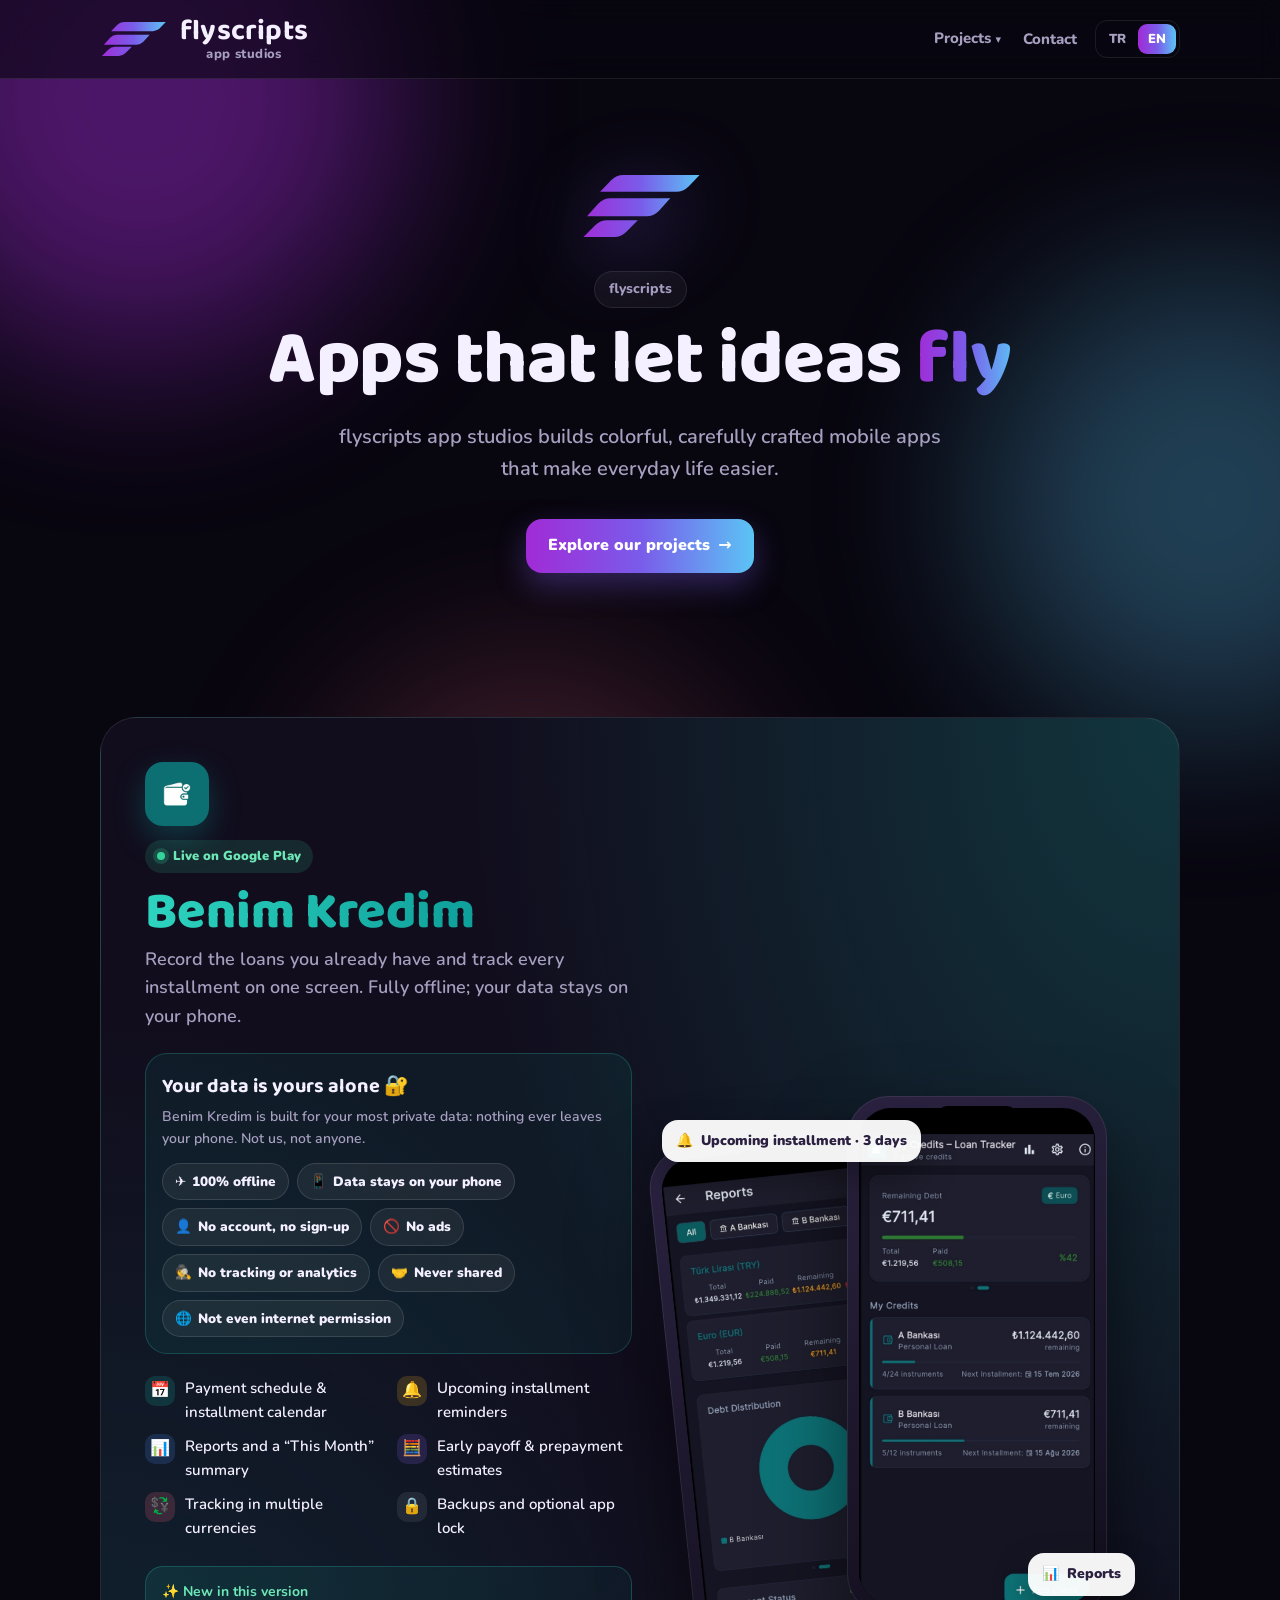
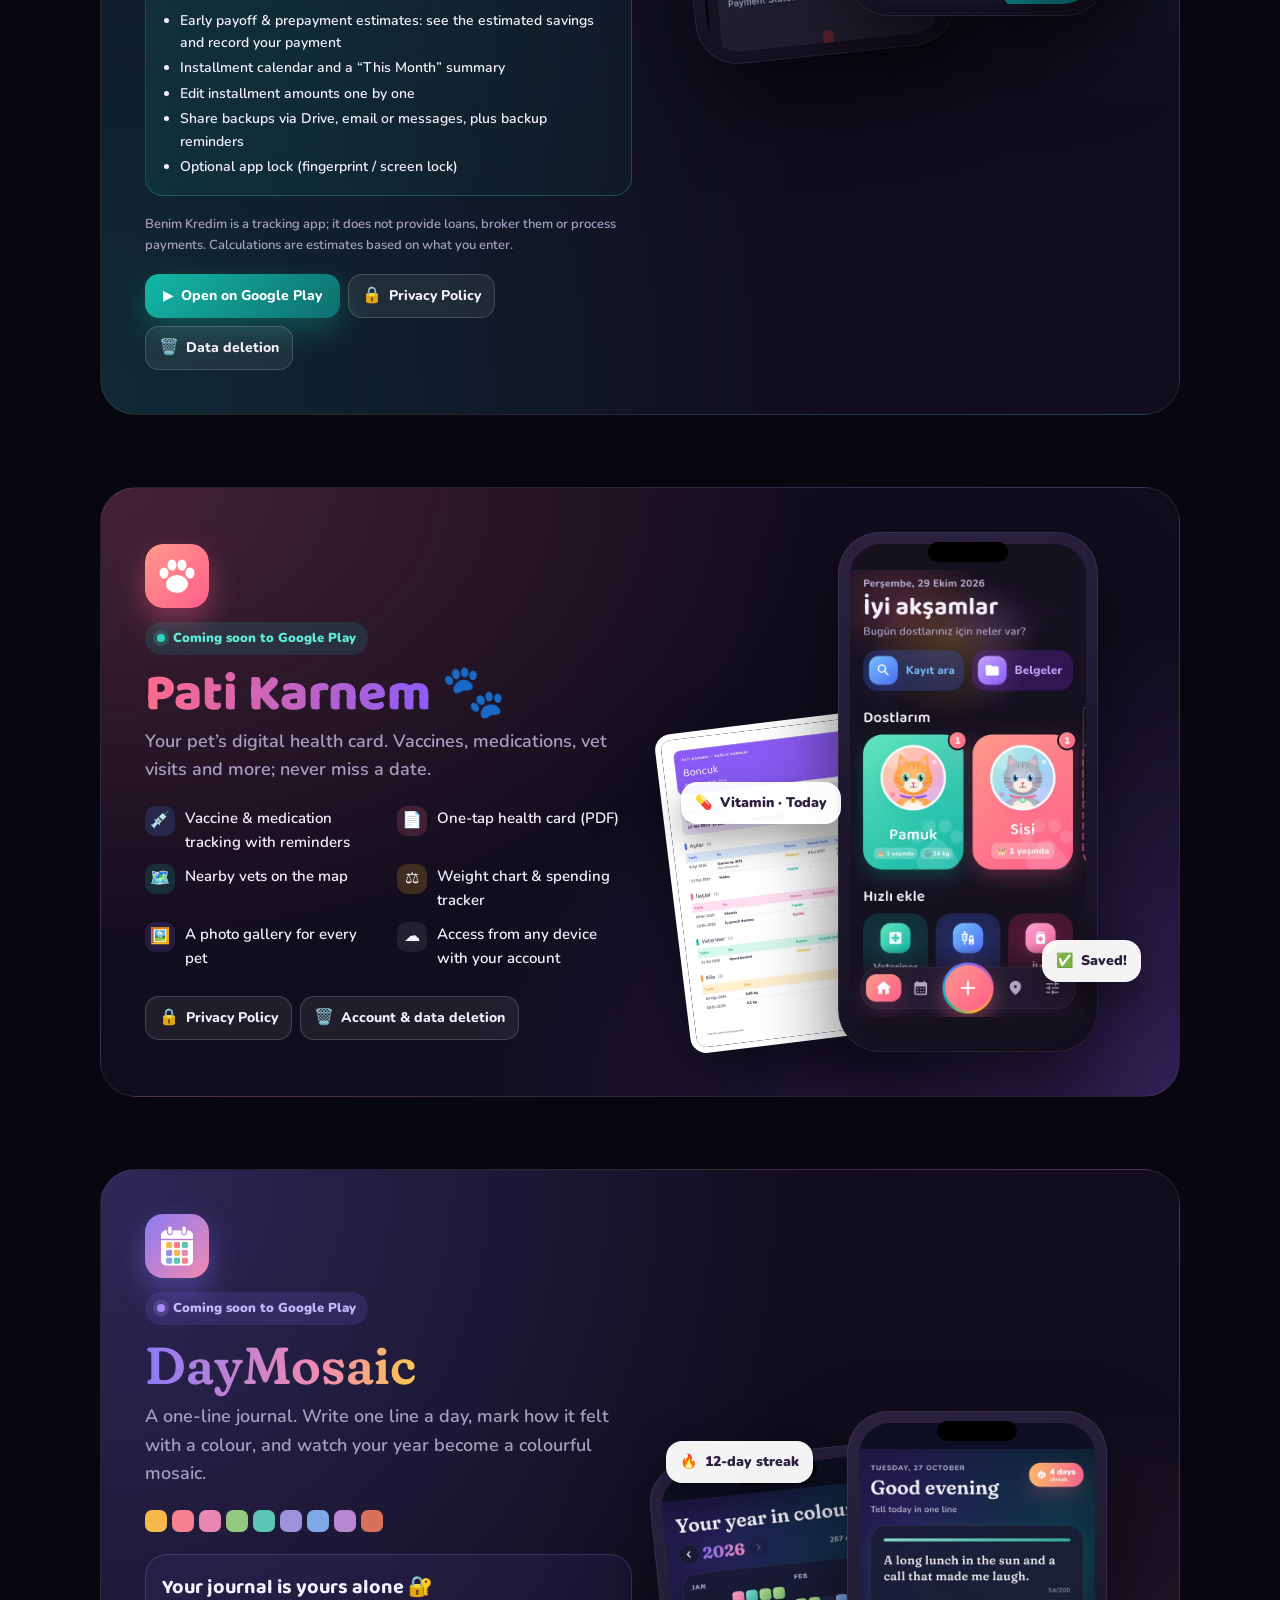
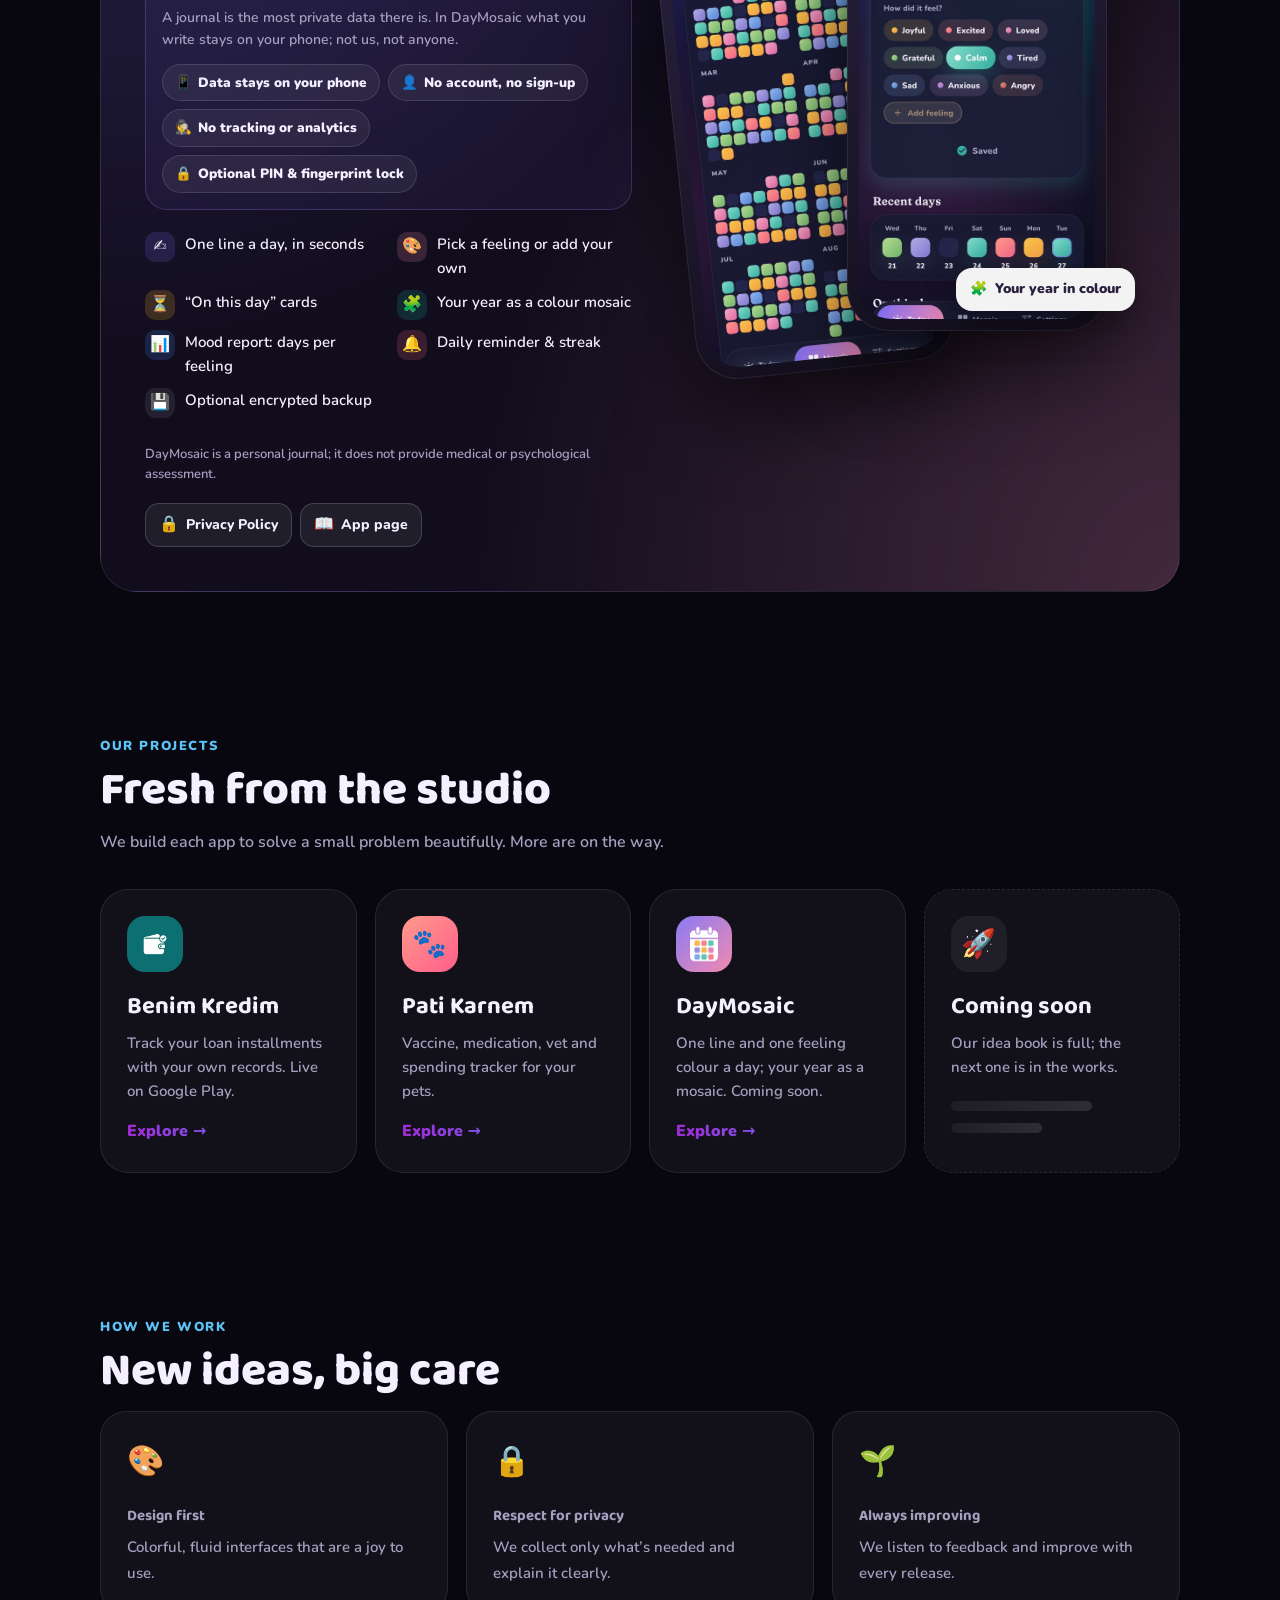
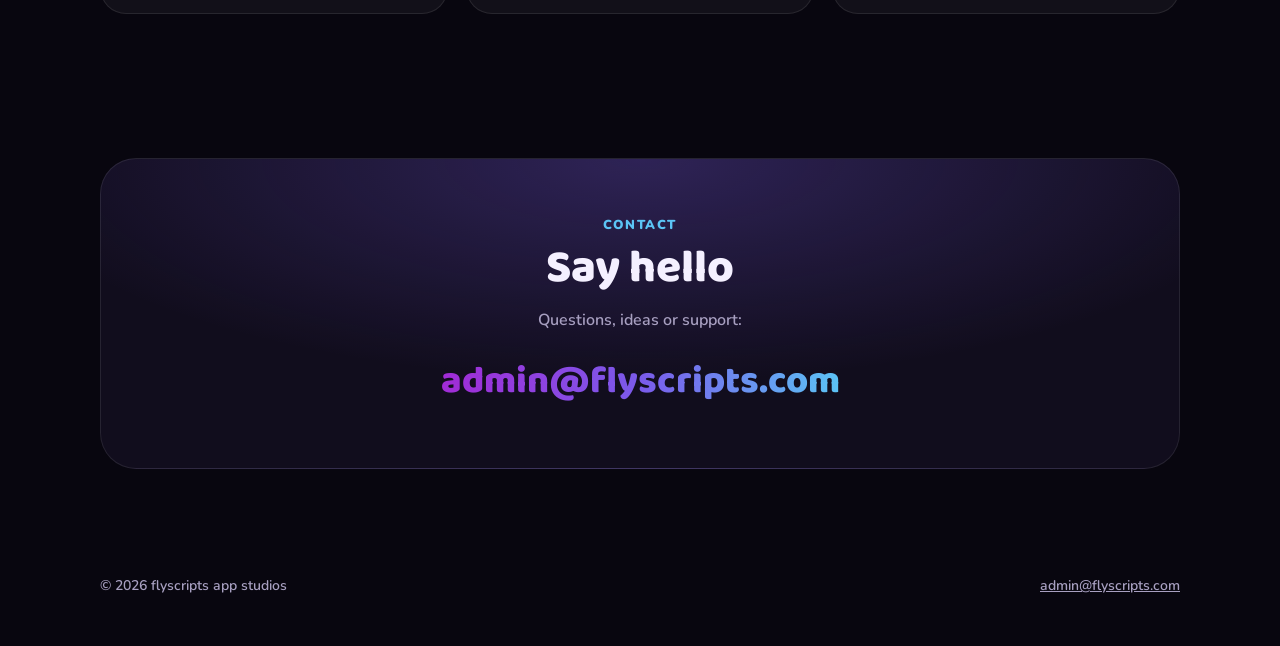
==== commit 4fac587b: "DayMosaic: hatırlatma ve yedekleme gizlilik politikasına eklendi Co-Authored-By: Claude Opus 5.5 (1M" ====
--- a/index.html
+++ b/index.html
@@ -470,7 +470,8 @@
             <li><i style="background:rgba(255,182,39,.18)">⏳</i><span><span data-lang="tr">“Geçmişte bugün” kartları</span><span data-lang="en">“On this day” cards</span></span></li>
             <li><i style="background:rgba(20,184,166,.18)">🧩</i><span><span data-lang="tr">Yılın renkli mozaiği</span><span data-lang="en">Your year as a colour mosaic</span></span></li>
             <li><i style="background:rgba(76,141,255,.18)">📊</i><span><span data-lang="tr">Duygu raporu: hangi histe kaç gün</span><span data-lang="en">Mood report: days per feeling</span></span></li>
-            <li><i style="background:rgba(255,107,139,.18)">🔥</i><span><span data-lang="tr">Yazma serini takip et</span><span data-lang="en">Keep your writing streak</span></span></li>
+            <li><i style="background:rgba(255,107,139,.18)">🔔</i><span><span data-lang="tr">Günlük hatırlatma ve seri</span><span data-lang="en">Daily reminder &amp; streak</span></span></li>
+            <li><i style="background:rgba(255,255,255,.08)">💾</i><span><span data-lang="tr">İsteğe bağlı şifreli yedek</span><span data-lang="en">Optional encrypted backup</span></span></li>
           </ul>
           <p class="note"><span data-lang="tr">DayMosaic kişisel bir günlüktür; tıbbi ya da psikolojik değerlendirme sunmaz.</span>
             <span data-lang="en">DayMosaic is a personal journal; it does not provide medical or psychological assessment.</span></p>
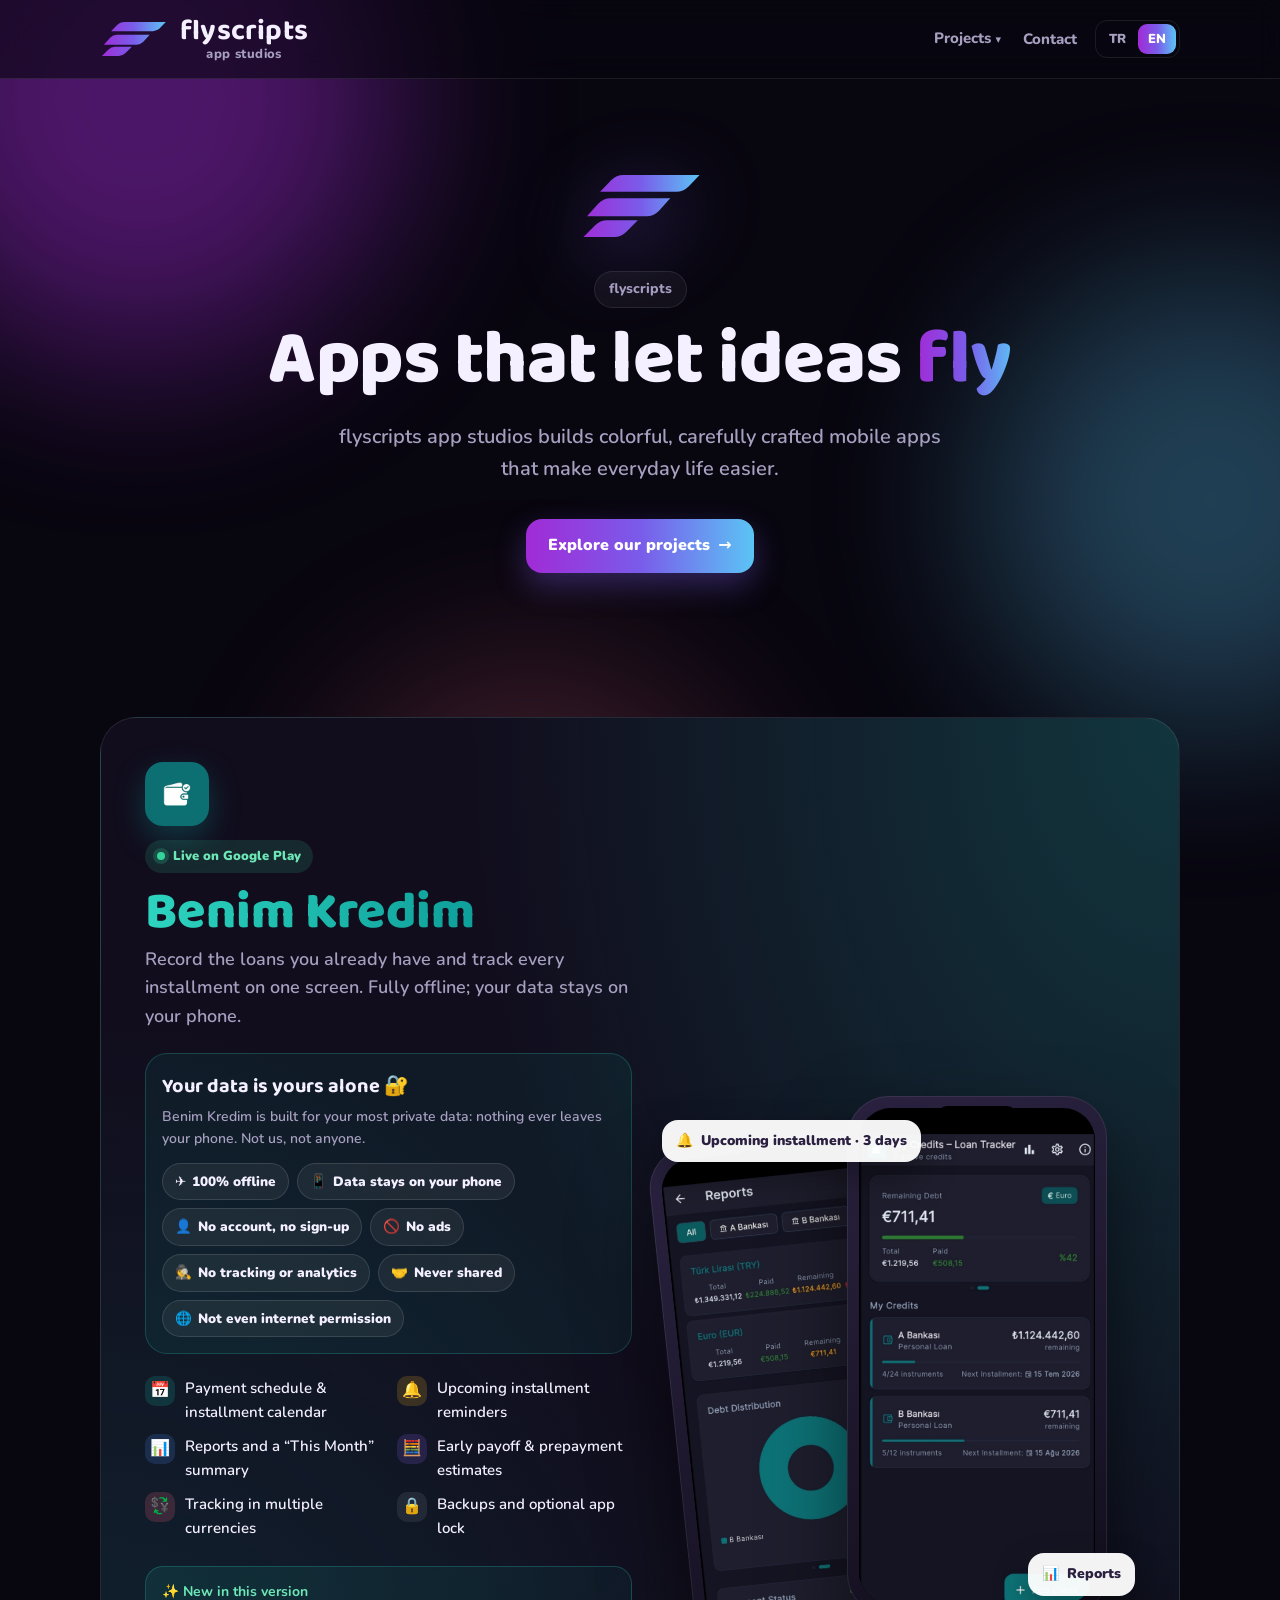
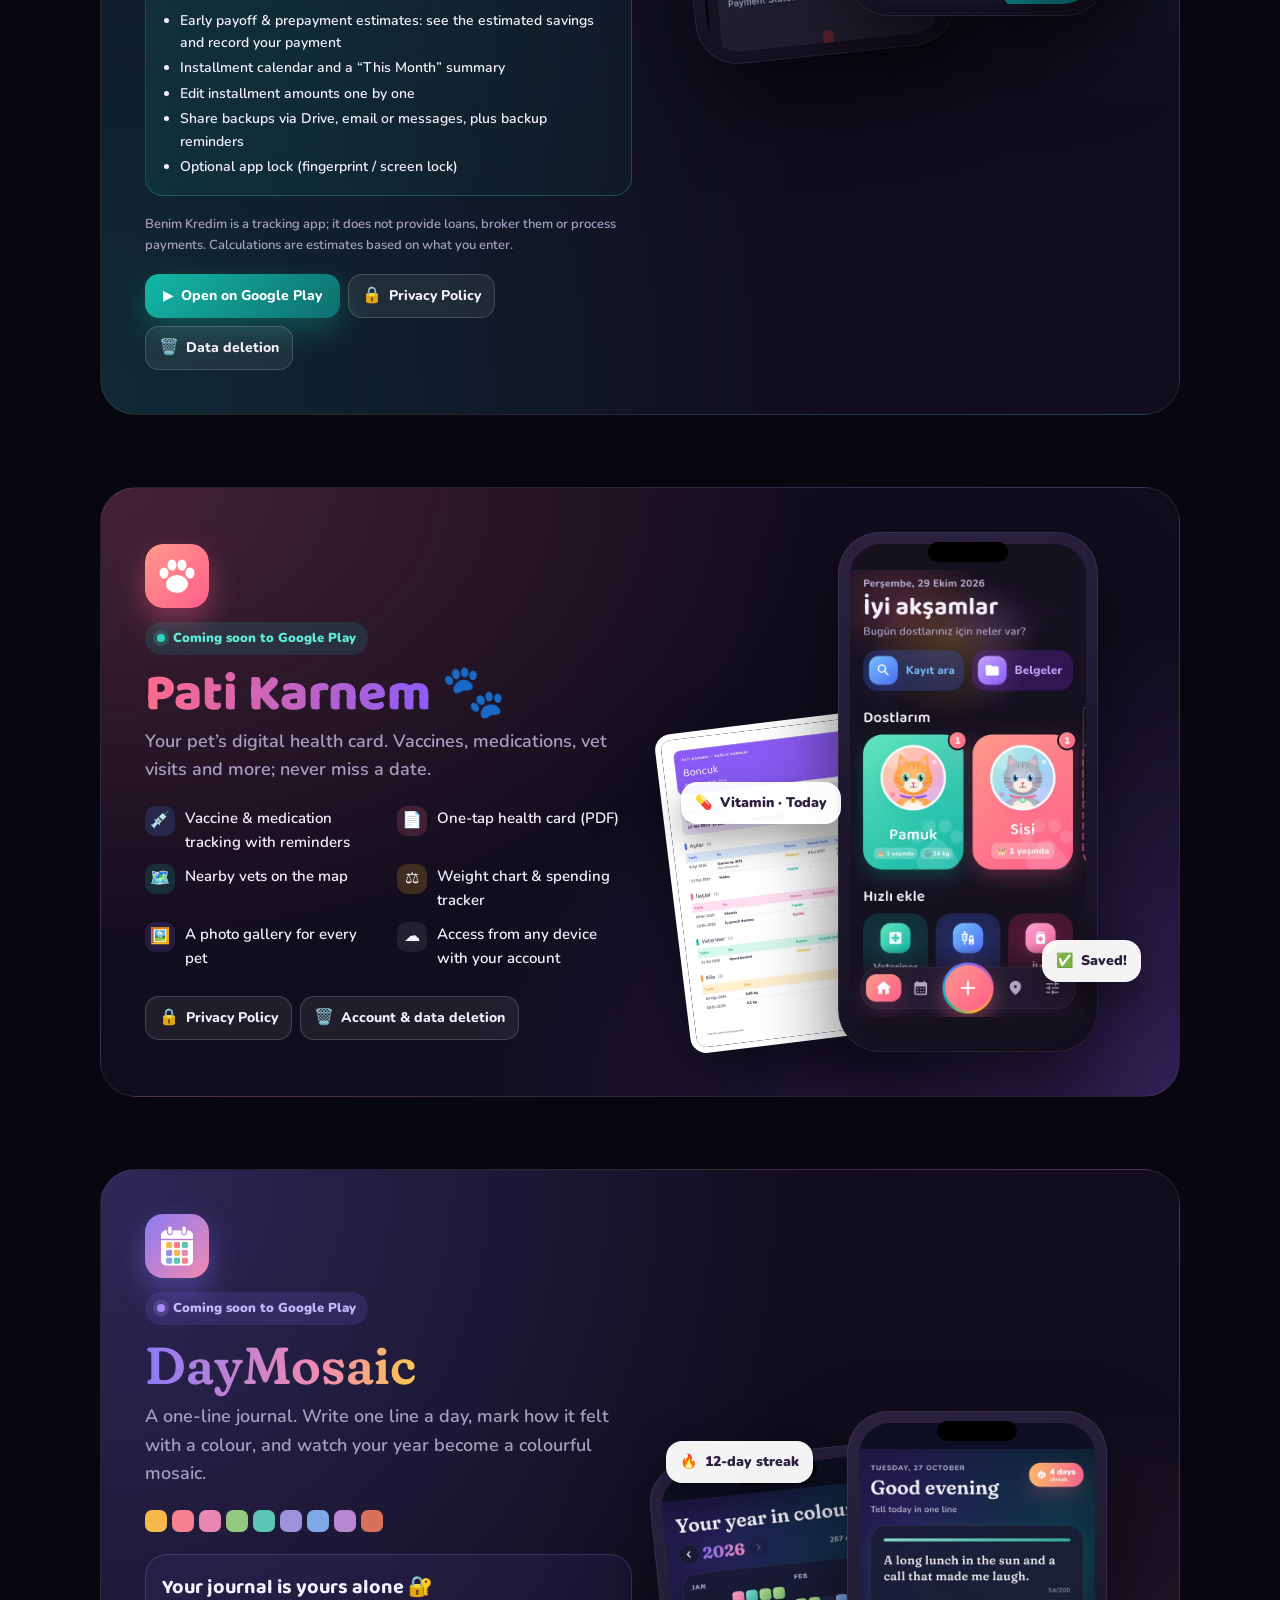
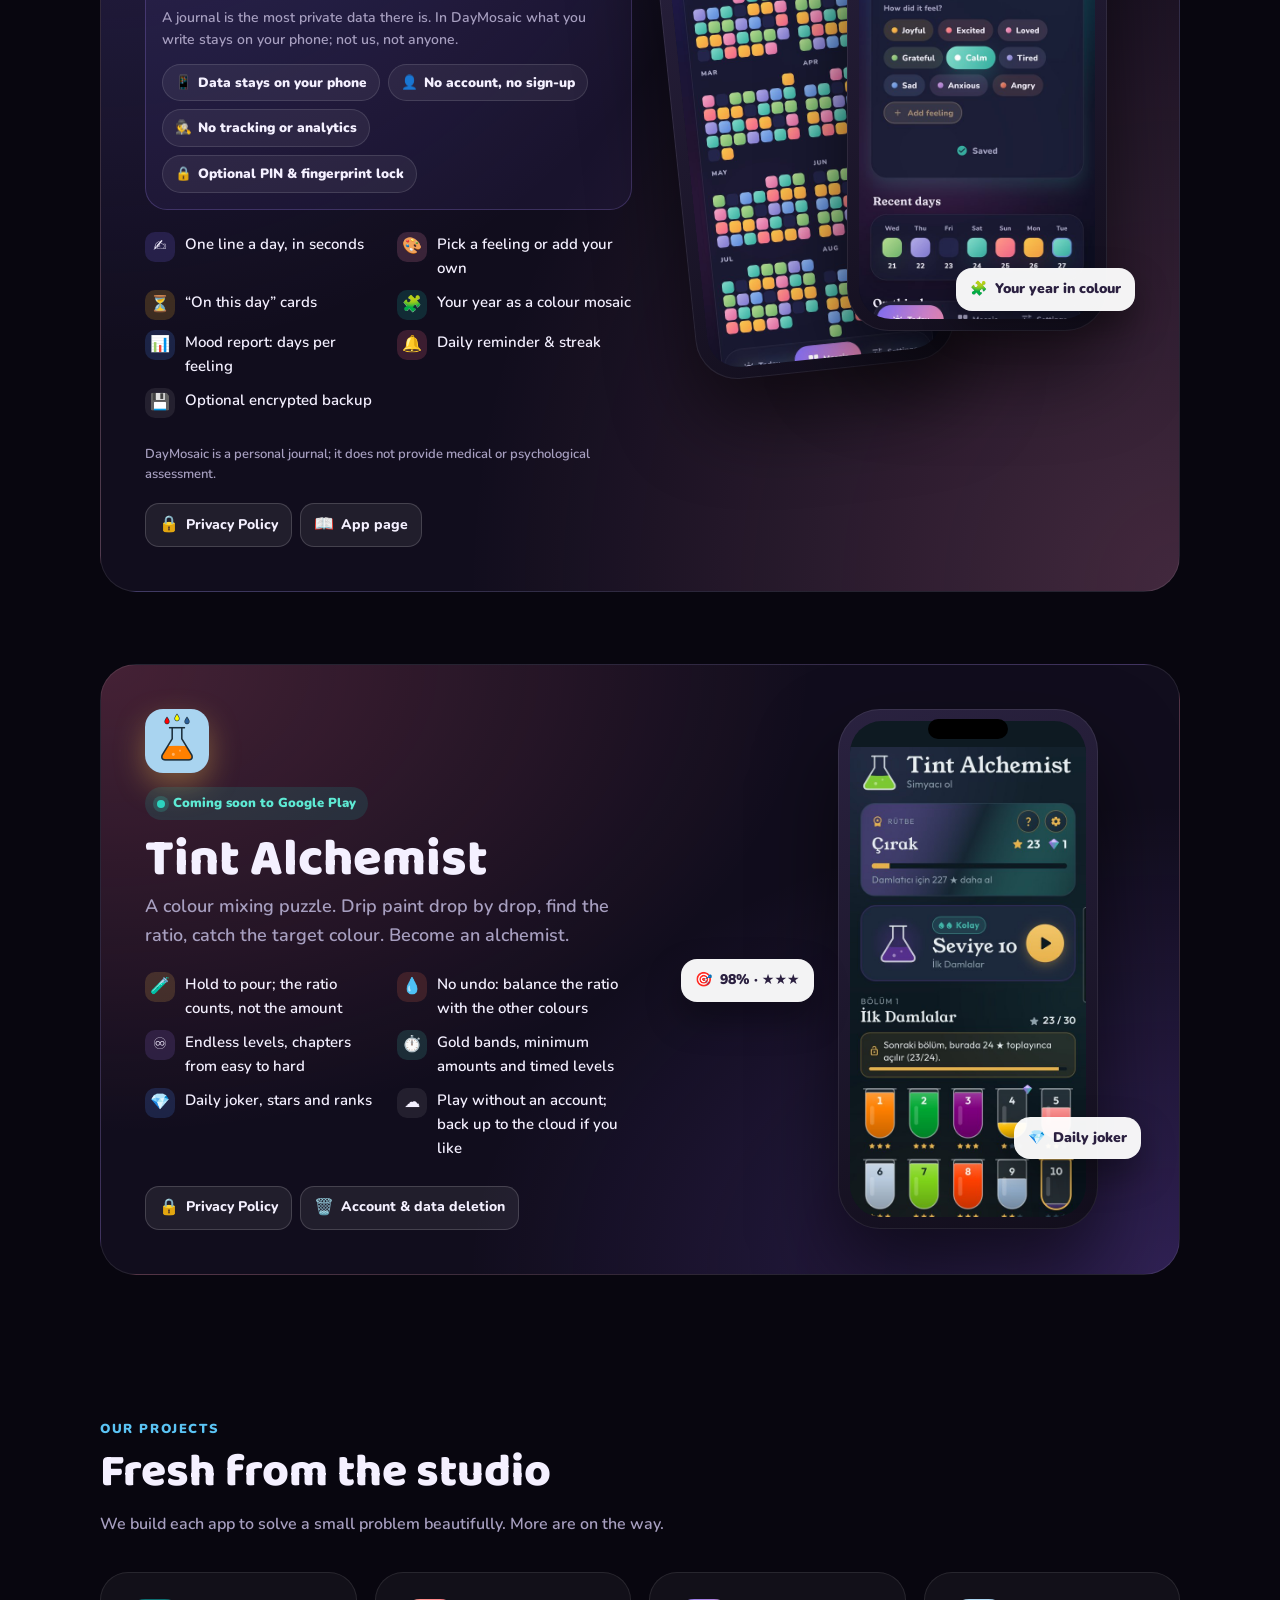
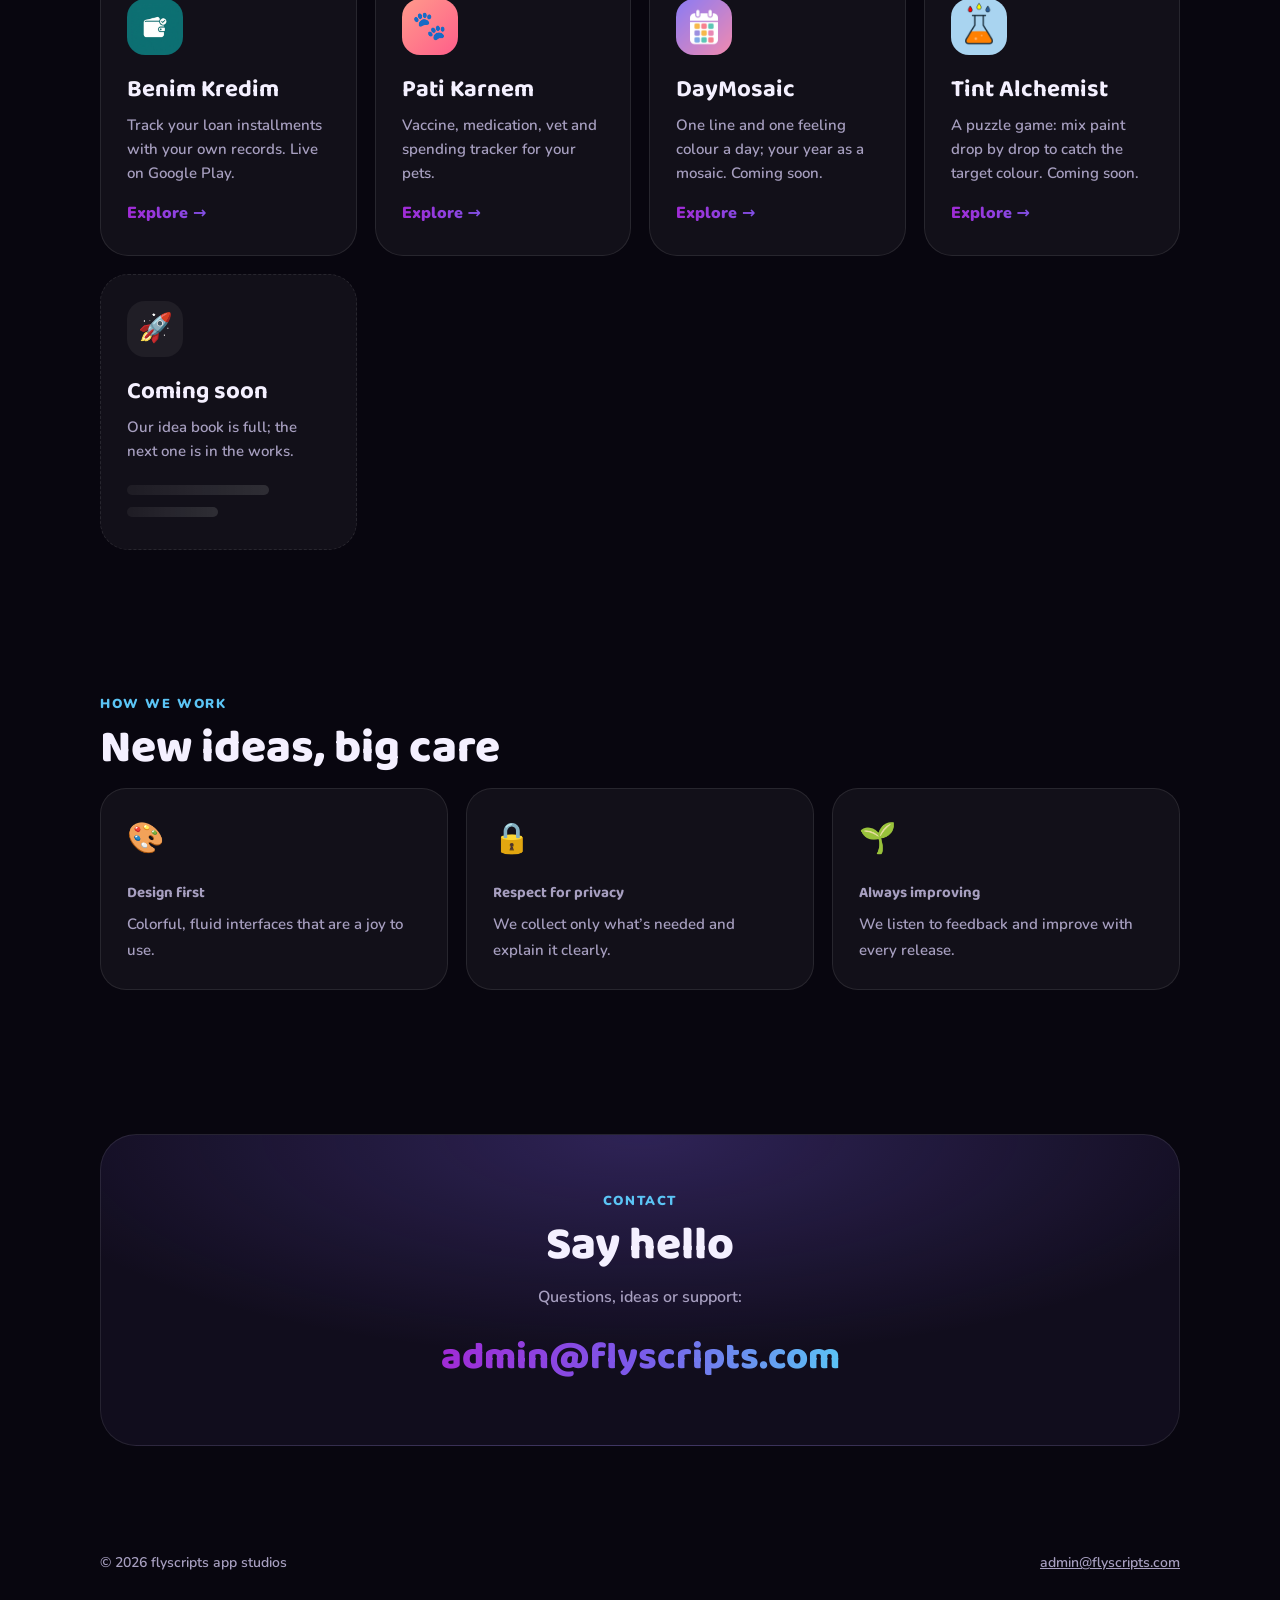
==== commit 30a62668: "Add Tint Alchemist pages: hub, privacy policy, account deletion Co-Authored-By: Claude Opus 5.5 <nor" ====
--- a/index.html
+++ b/index.html
@@ -303,6 +303,8 @@
             <small><span data-lang="tr">Evcil dost sağlık karnesi · Yakında</span><span data-lang="en">Pet health card · Coming soon</span></small></span></a>
           <a role="menuitem" href="#daymosaic"><img src="assets/dm-icon.png" alt=""><span><b>DayMosaic</b>
             <small><span data-lang="tr">Tek satır günlük · Yakında</span><span data-lang="en">One-line journal · Coming soon</span></small></span></a>
+          <a role="menuitem" href="#tint-alchemist"><img src="assets/ta-icon.png" alt=""><span><b>Tint Alchemist</b>
+            <small><span data-lang="tr">Renk karıştırma bulmacası · Yakında</span><span data-lang="en">Colour mixing puzzle · Coming soon</span></small></span></a>
           <a role="menuitem" class="all" href="#projeler"><span data-lang="tr">Tüm projeler →</span><span data-lang="en">All projects →</span></a>
         </div>
       </div>
@@ -492,6 +494,40 @@
     </div>
   </section>
 
+  <!-- Tint Alchemist: renk karıştırma bulmacası -->
+  <section id="tint-alchemist" style="padding-top:0">
+    <div class="wrap">
+      <div class="feature reveal">
+        <div>
+          <img class="appicon" src="assets/ta-icon.png" alt="" style="box-shadow:0 12px 30px rgba(231,178,76,.4)">
+          <span class="badge"><span data-lang="tr">Yakında Google Play’de</span><span data-lang="en">Coming soon to Google Play</span></span>
+          <h3>Tint Alchemist</h3>
+          <p class="tag">
+            <span data-lang="tr">Renk karıştırma bulmacası. Damla damla boya dök, oranı tuttur, hedef rengi yakala. Simyacı ol.</span>
+            <span data-lang="en">A colour mixing puzzle. Drip paint drop by drop, find the ratio, catch the target colour. Become an alchemist.</span>
+          </p>
+          <ul class="perks">
+            <li><i style="background:rgba(231,178,76,.18)">🧪</i><span><span data-lang="tr">Basılı tut, dök; önemli olan miktar değil oran</span><span data-lang="en">Hold to pour; the ratio counts, not the amount</span></span></li>
+            <li><i style="background:rgba(229,103,75,.18)">💧</i><span><span data-lang="tr">Dökülen geri alınmaz: oranı diğer renklerle dengele</span><span data-lang="en">No undo: balance the ratio with the other colours</span></span></li>
+            <li><i style="background:rgba(142,107,216,.18)">♾️</i><span><span data-lang="tr">Sınırsız seviye, kolaydan zora bölümler</span><span data-lang="en">Endless levels, chapters from easy to hard</span></span></li>
+            <li><i style="background:rgba(63,182,168,.18)">⏱️</i><span><span data-lang="tr">Altın bant, en az miktar ve süreli seviyeler</span><span data-lang="en">Gold bands, minimum amounts and timed levels</span></span></li>
+            <li><i style="background:rgba(76,141,255,.18)">💎</i><span><span data-lang="tr">Günlük joker, yıldızlar ve rütbeler</span><span data-lang="en">Daily joker, stars and ranks</span></span></li>
+            <li><i style="background:rgba(255,255,255,.08)">☁️</i><span><span data-lang="tr">Hesapsız oynanır; istersen buluta yedekle</span><span data-lang="en">Play without an account; back up to the cloud if you like</span></span></li>
+          </ul>
+          <div class="links-row">
+            <a href="tintalchemist/gizlilik.html"><span class="i">🔒</span><span data-lang="tr">Gizlilik Politikası</span><span data-lang="en">Privacy Policy</span></a>
+            <a href="tintalchemist/hesap-silme.html"><span class="i">🗑️</span><span data-lang="tr">Hesap ve veri silme</span><span data-lang="en">Account &amp; data deletion</span></a>
+          </div>
+        </div>
+        <div class="shots" aria-hidden="true">
+          <div class="phone"><div class="notch"></div><div class="screen"><img src="assets/ta-home.jpg" alt="" style="padding-top:26px;background:#0E1A22"></div></div>
+          <div class="chip c1">🎯 <span data-lang="tr">%98 · ★★★</span><span data-lang="en">98% · ★★★</span></div>
+          <div class="chip c2">💎 <span data-lang="tr">Günün jokeri</span><span data-lang="en">Daily joker</span></div>
+        </div>
+      </div>
+    </div>
+  </section>
+
   <!-- Projeler -->
   <section id="projeler">
     <div class="wrap">
@@ -519,6 +555,12 @@
           <h4>DayMosaic</h4>
           <p><span data-lang="tr">Her gün tek satır ve bir duygu rengi; yılın renkli mozaiği. Yakında.</span><span data-lang="en">One line and one feeling colour a day; your year as a mosaic. Coming soon.</span></p>
           <a class="more grad" href="#daymosaic"><span data-lang="tr">İncele →</span><span data-lang="en">Explore →</span></a>
+        </div>
+        <div class="proj reveal">
+          <img class="ico" src="assets/ta-icon.png" alt="" style="padding:0;object-fit:cover">
+          <h4>Tint Alchemist</h4>
+          <p><span data-lang="tr">Damla damla boya karıştırıp hedef rengi yakaladığın bulmaca oyunu. Yakında.</span><span data-lang="en">A puzzle game: mix paint drop by drop to catch the target colour. Coming soon.</span></p>
+          <a class="more grad" href="#tint-alchemist"><span data-lang="tr">İncele →</span><span data-lang="en">Explore →</span></a>
         </div>
         <div class="proj soon reveal">
           <div class="ico">🚀</div>
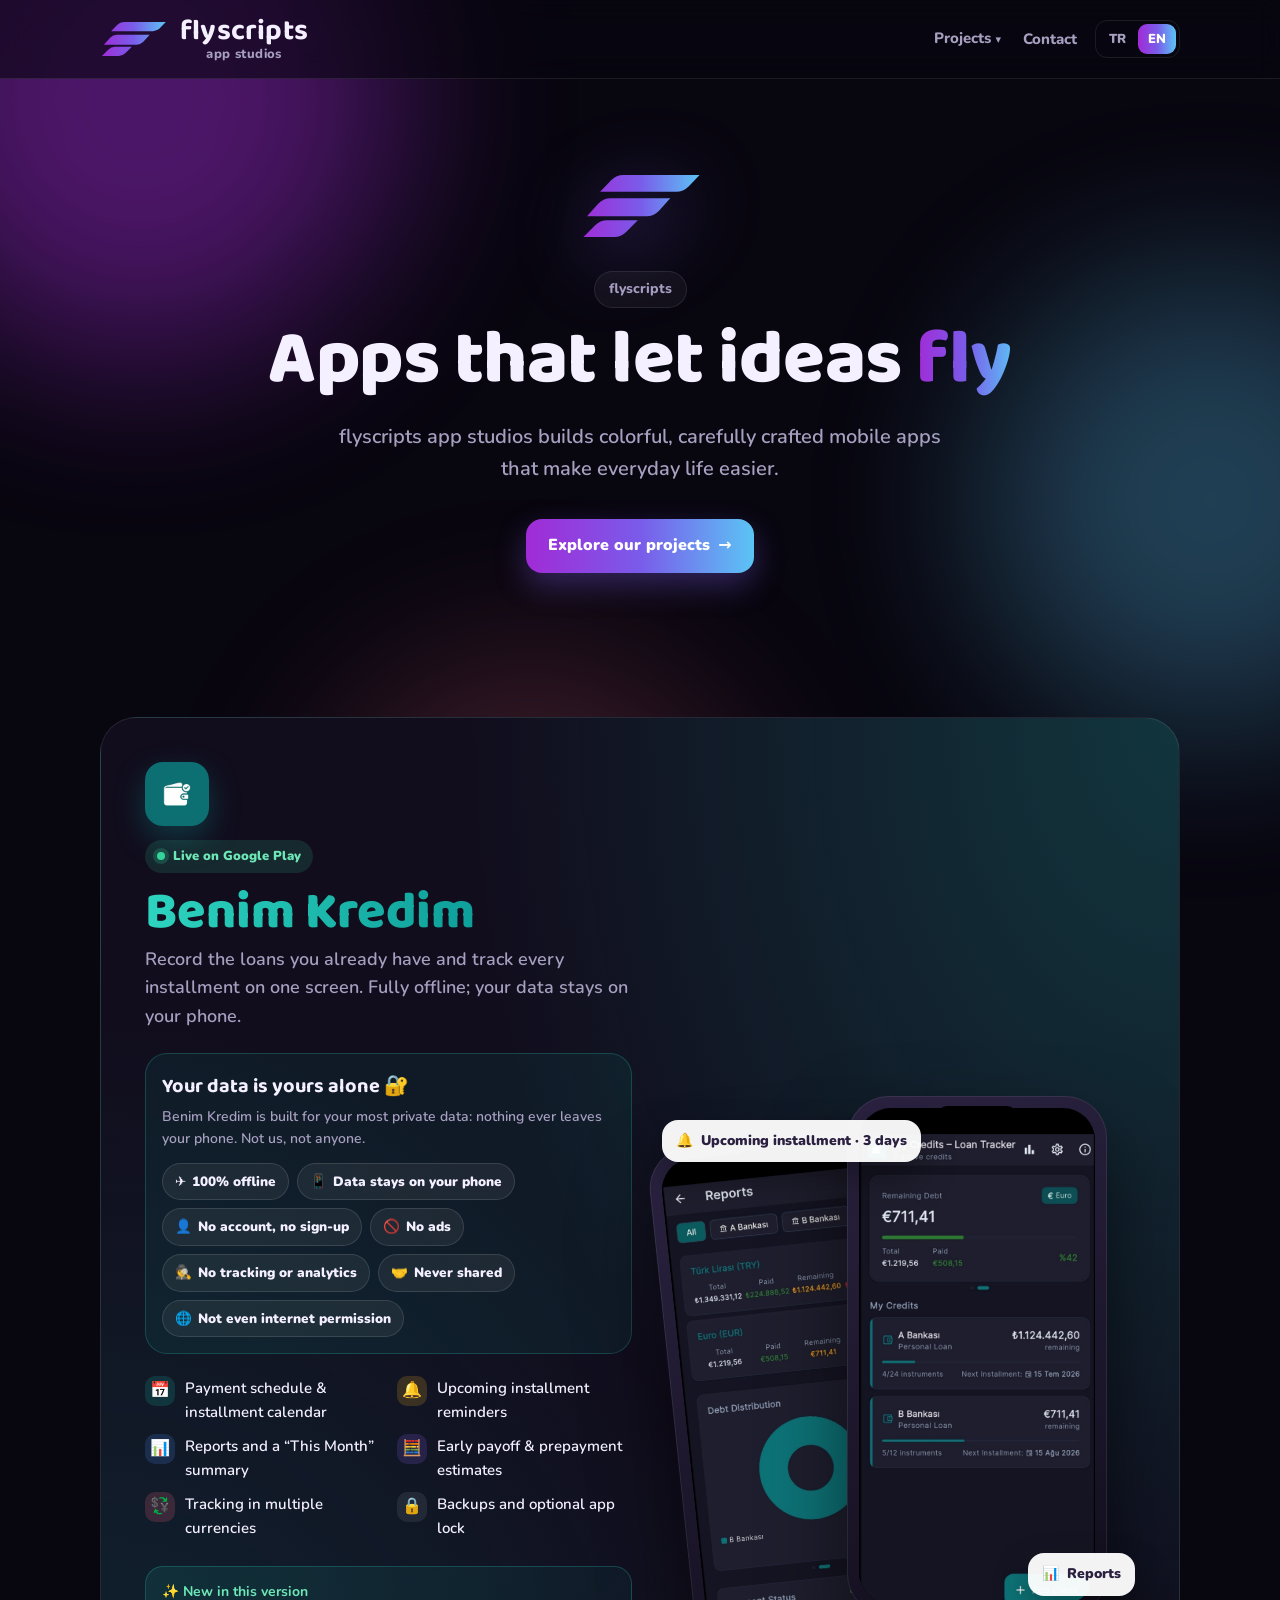
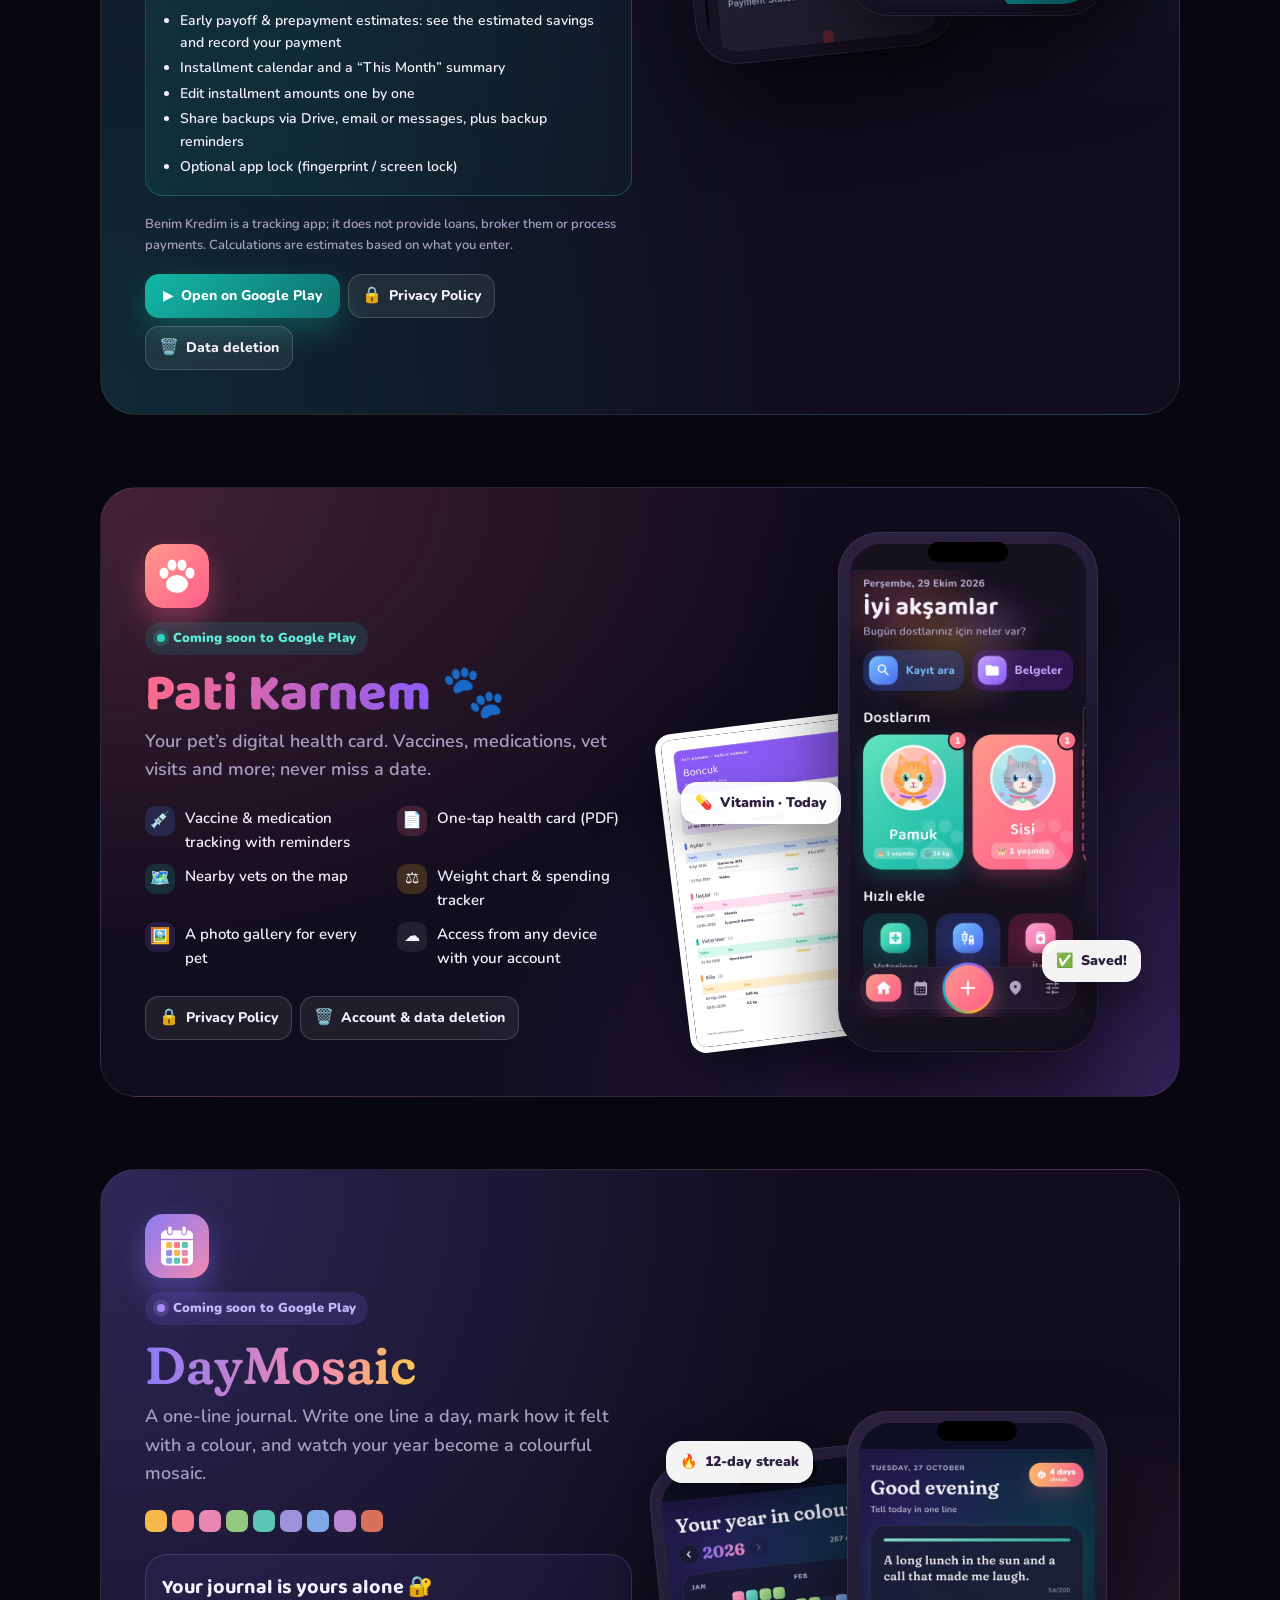
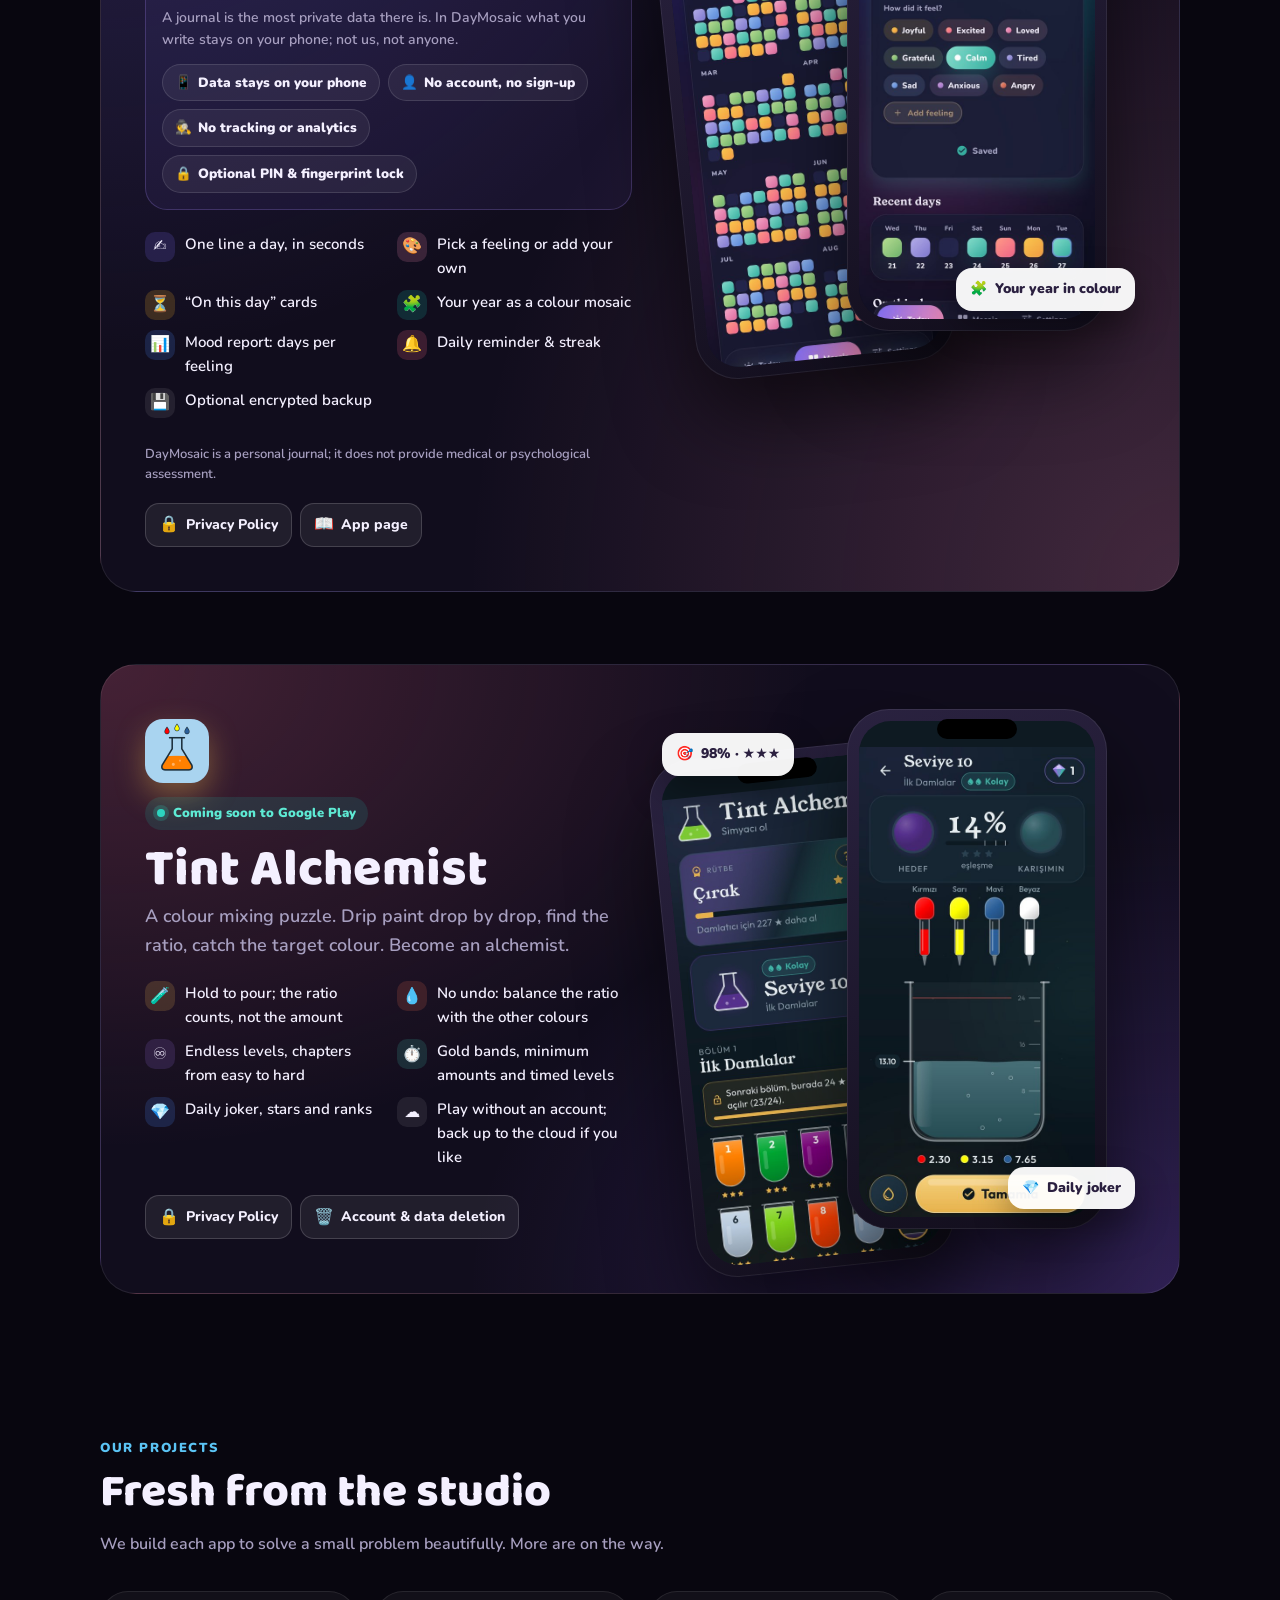
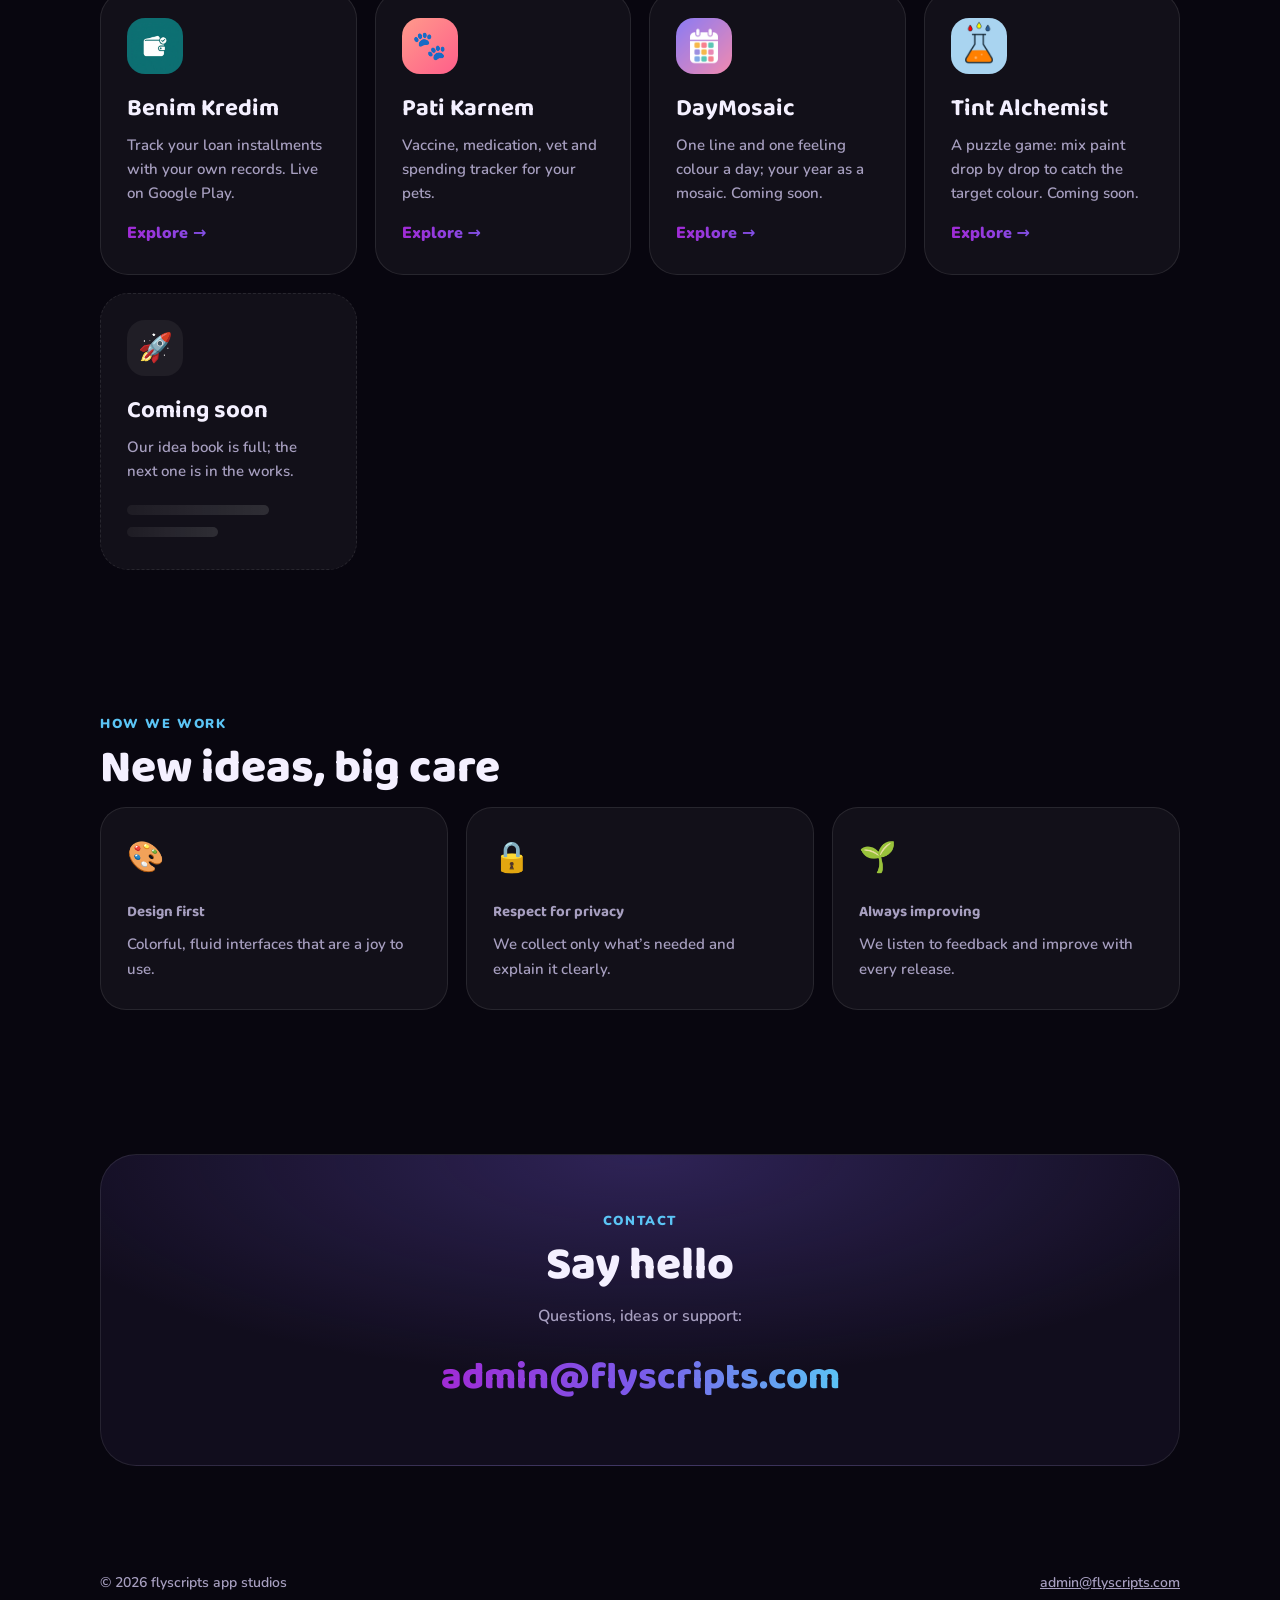
==== commit 72aaa338: "Tint Alchemist: show home and gameplay screenshots Co-Authored-By: Claude Opus 5.5 <noreply@anthropi" ====
--- a/index.html
+++ b/index.html
@@ -218,6 +218,7 @@
 .btn.dmb { background: linear-gradient(135deg, #7C6CF2, #F28AB0); color: #fff; }
 .dmshots .bkphone .screen, .dmshots .bkphone .screen img { background: #0E0F22; }
 .dmshots .chip.c3 { top: 30px; left: -6px; }
+.tashots .bkphone .screen, .tashots .bkphone .screen img { background: #0E1A22; }
 .mosaic-row { display: flex; gap: 5px; margin: 0 0 22px; }
 .mosaic-row i { width: 22px; height: 22px; border-radius: 7px; display: block; }
 
@@ -519,10 +520,13 @@
             <a href="tintalchemist/hesap-silme.html"><span class="i">🗑️</span><span data-lang="tr">Hesap ve veri silme</span><span data-lang="en">Account &amp; data deletion</span></a>
           </div>
         </div>
-        <div class="shots" aria-hidden="true">
-          <div class="phone"><div class="notch"></div><div class="screen"><img src="assets/ta-home.jpg" alt="" style="padding-top:26px;background:#0E1A22"></div></div>
-          <div class="chip c1">🎯 <span data-lang="tr">%98 · ★★★</span><span data-lang="en">98% · ★★★</span></div>
-          <div class="chip c2">💎 <span data-lang="tr">Günün jokeri</span><span data-lang="en">Daily joker</span></div>
+        <div class="bkshots tashots" aria-hidden="true">
+          <div class="phone bkphone b2"><div class="notch"></div><div class="screen">
+            <img data-lang="tr" src="assets/ta-home.jpg" alt=""><img data-lang="en" src="assets/ta-home.jpg" alt=""></div></div>
+          <div class="phone bkphone b1"><div class="notch"></div><div class="screen">
+            <img data-lang="tr" src="assets/ta-game.jpg" alt=""><img data-lang="en" src="assets/ta-game.jpg" alt=""></div></div>
+          <div class="chip c3">🎯 <span data-lang="tr">%98 · ★★★</span><span data-lang="en">98% · ★★★</span></div>
+          <div class="chip c4">💎 <span data-lang="tr">Günün jokeri</span><span data-lang="en">Daily joker</span></div>
         </div>
       </div>
     </div>
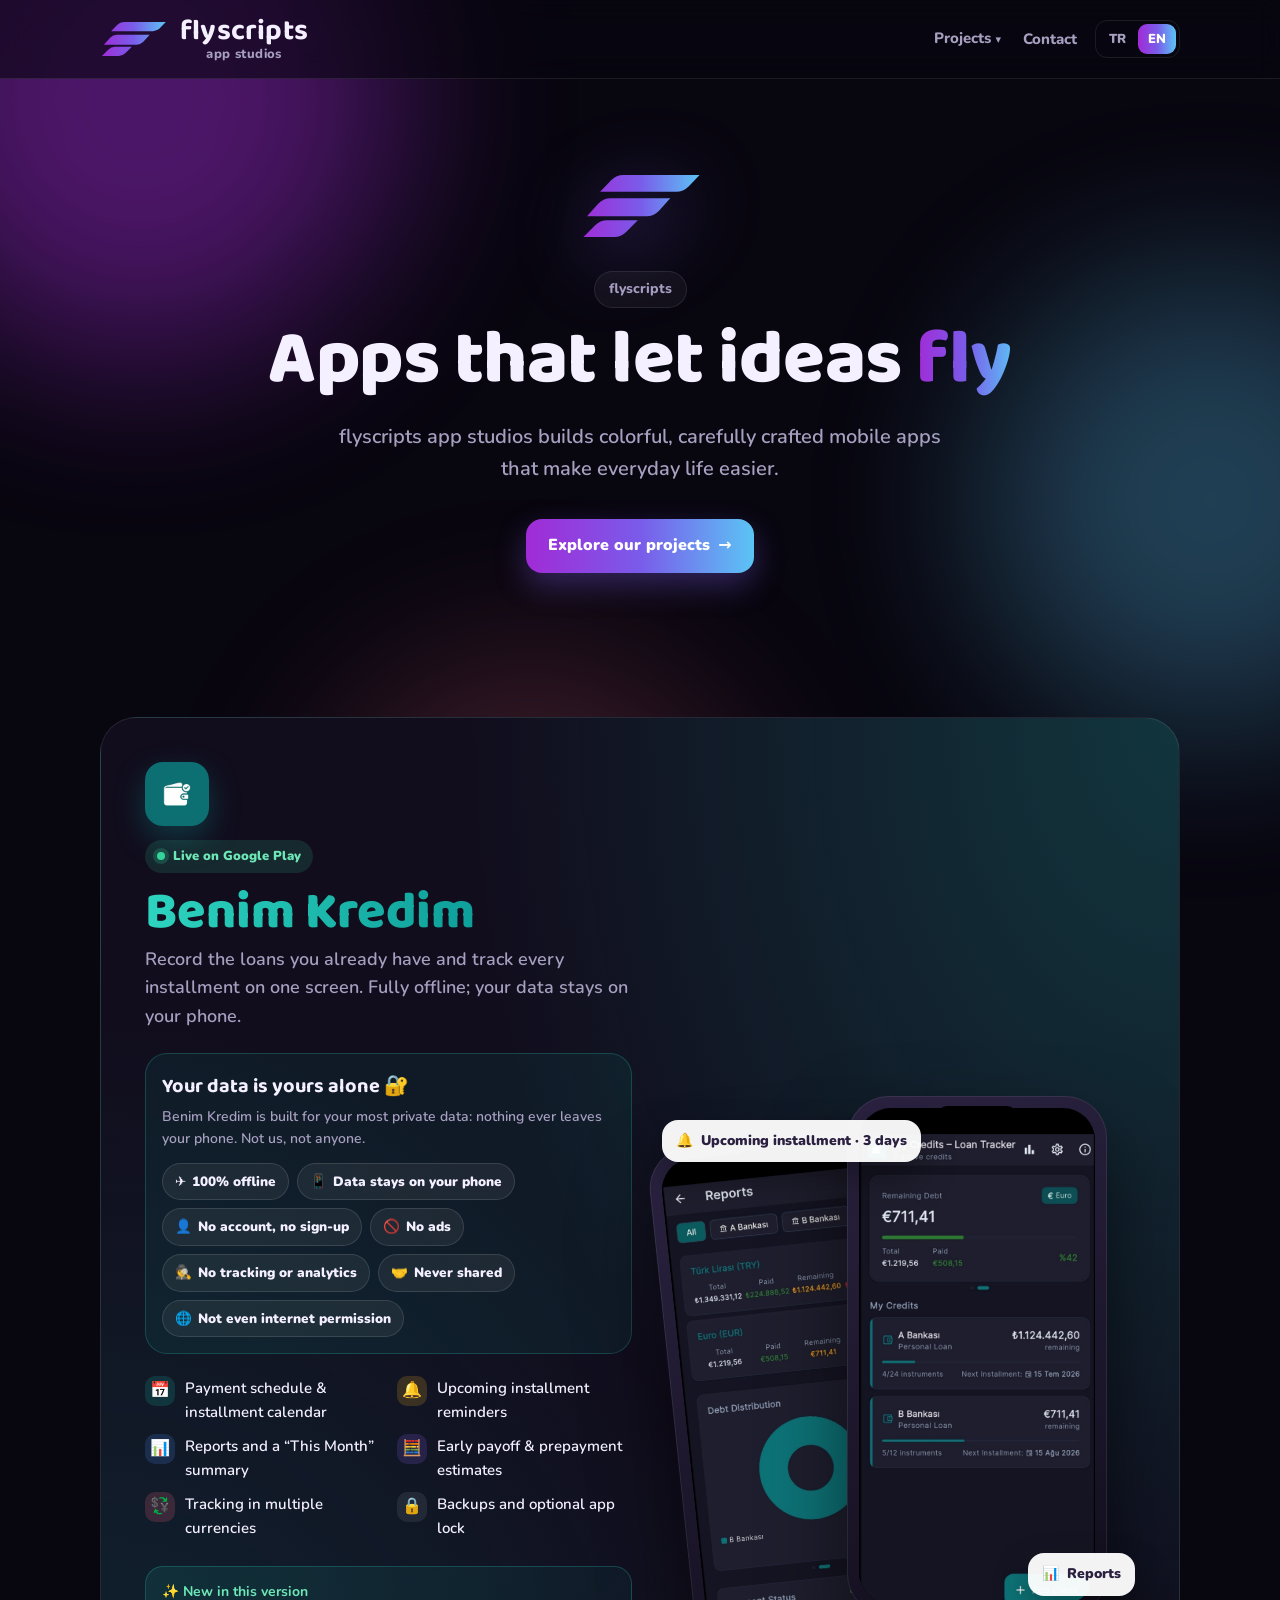
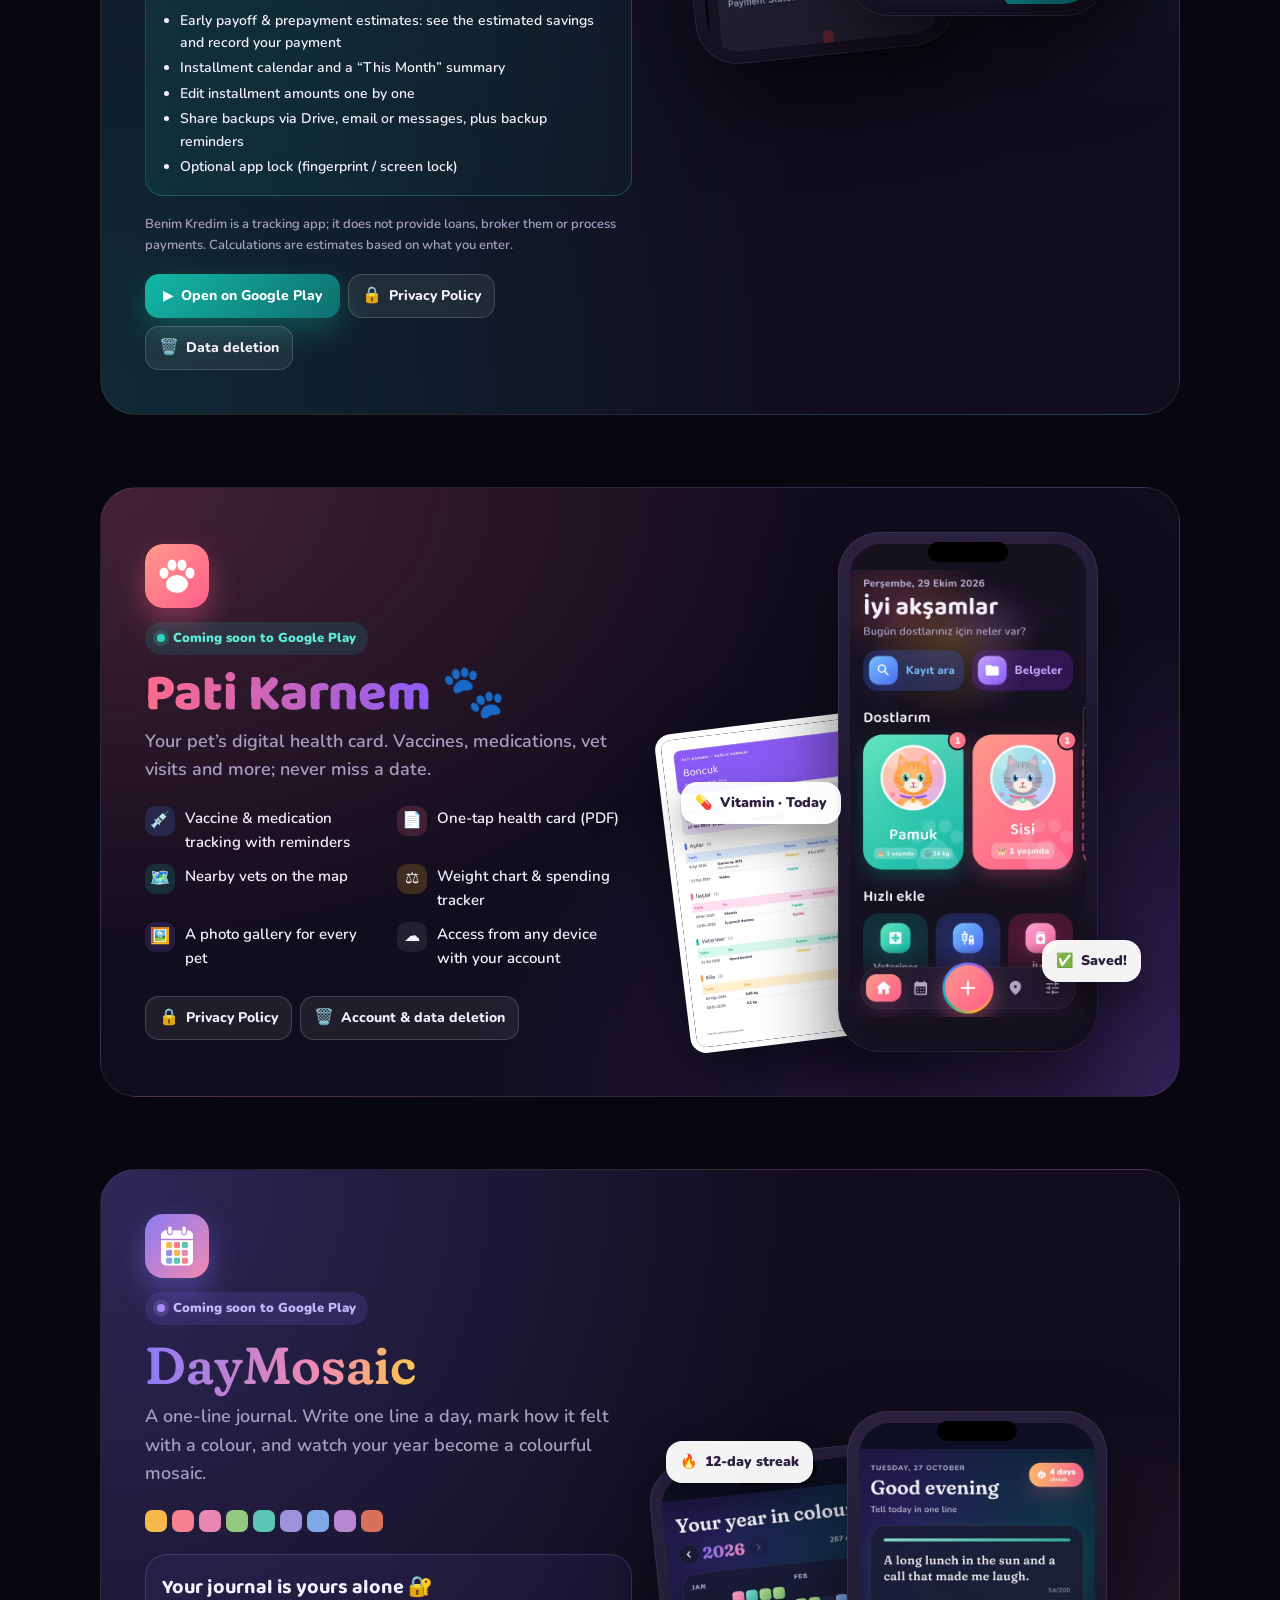
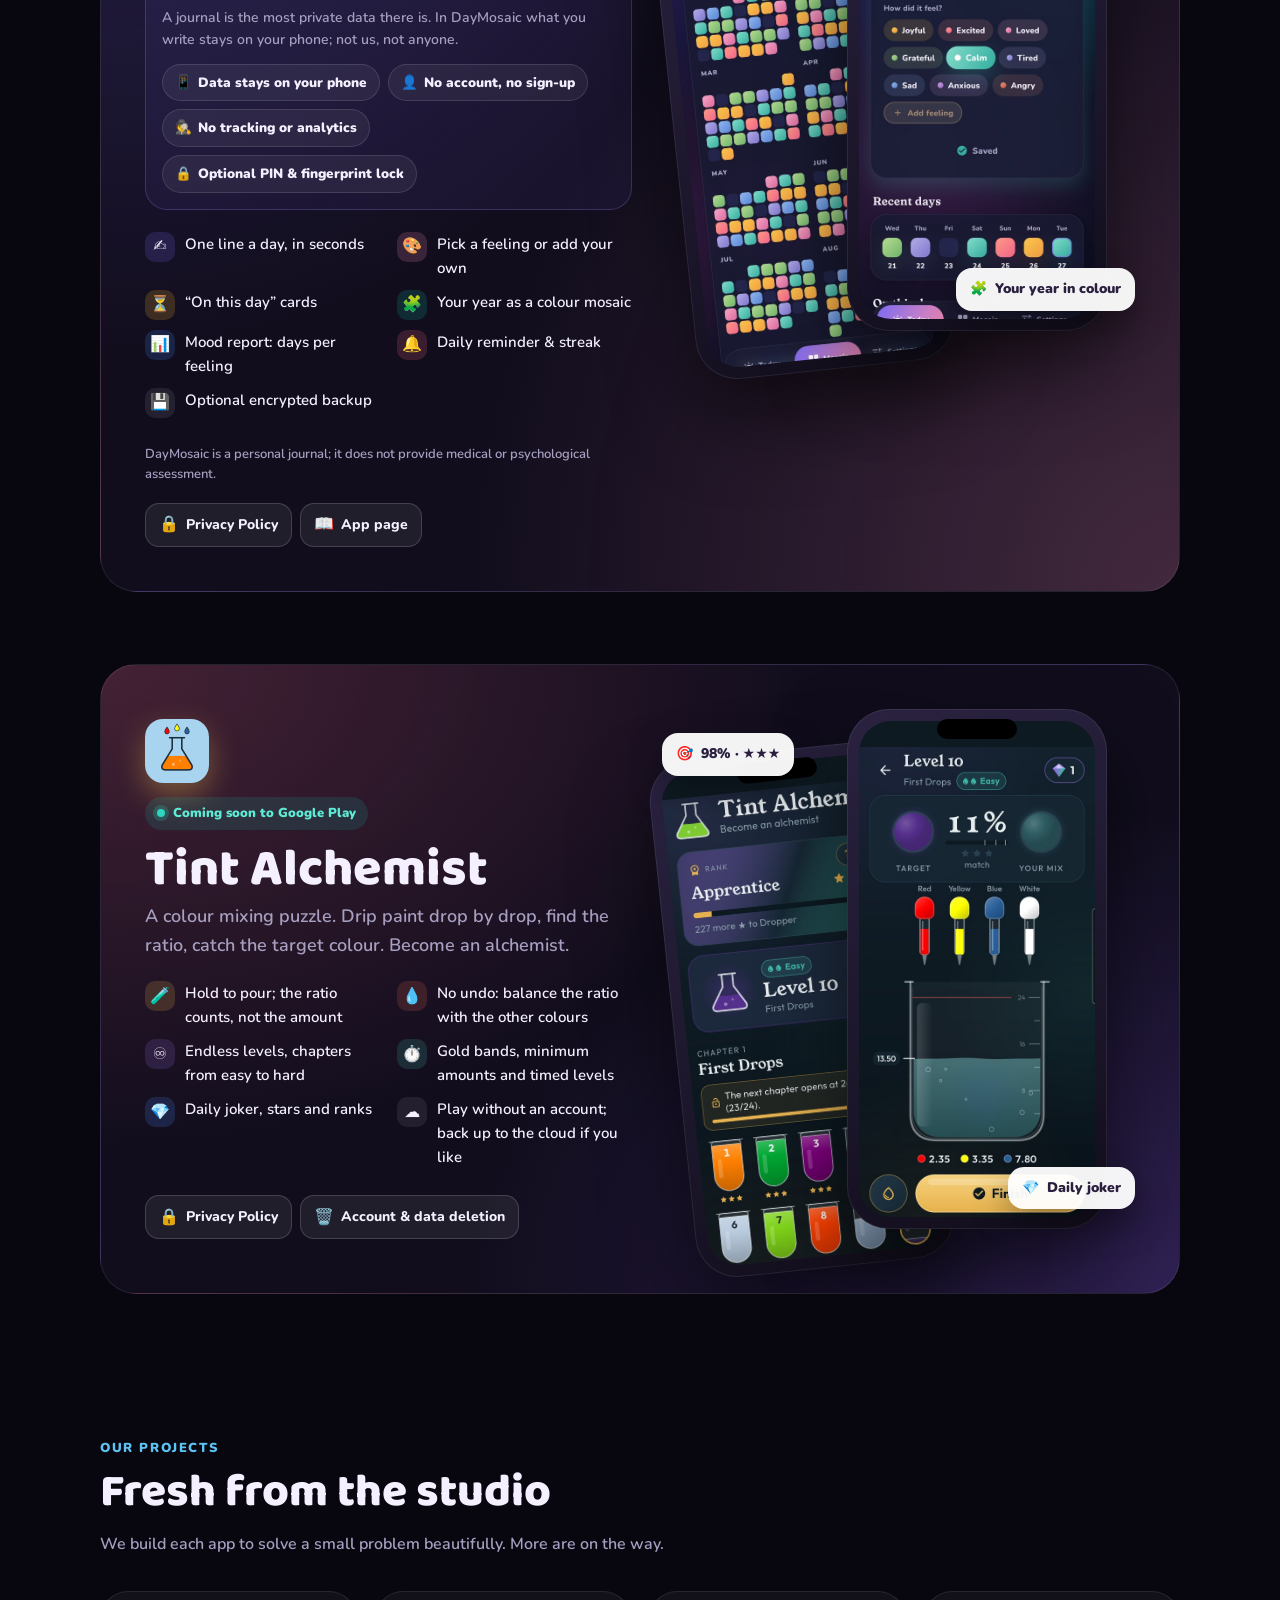
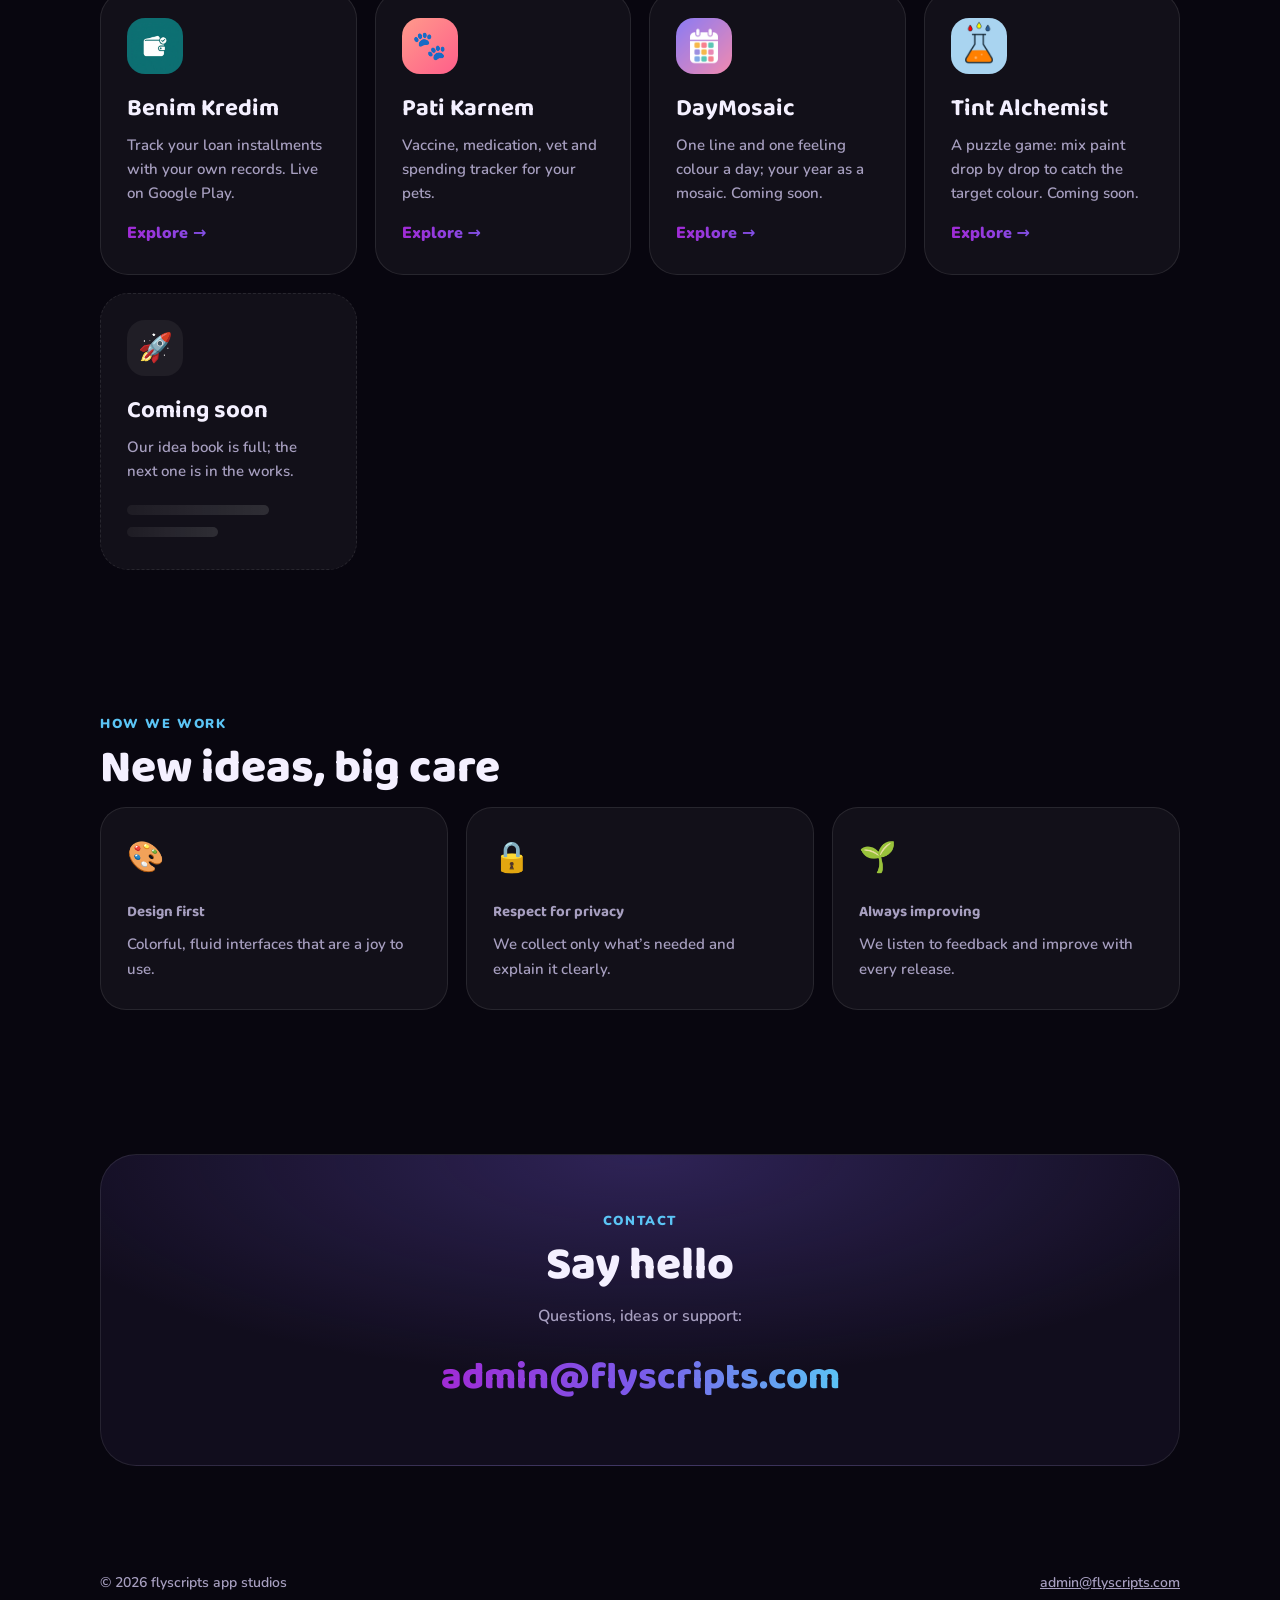
==== commit 3bcce372: "Tint Alchemist: English screenshots for home and gameplay Co-Authored-By: Claude Opus 5.5 <noreply@a" ====
--- a/index.html
+++ b/index.html
@@ -522,9 +522,9 @@
         </div>
         <div class="bkshots tashots" aria-hidden="true">
           <div class="phone bkphone b2"><div class="notch"></div><div class="screen">
-            <img data-lang="tr" src="assets/ta-home.jpg" alt=""><img data-lang="en" src="assets/ta-home.jpg" alt=""></div></div>
+            <img data-lang="tr" src="assets/ta-home-tr.jpg" alt=""><img data-lang="en" src="assets/ta-home-en.jpg" alt=""></div></div>
           <div class="phone bkphone b1"><div class="notch"></div><div class="screen">
-            <img data-lang="tr" src="assets/ta-game.jpg" alt=""><img data-lang="en" src="assets/ta-game.jpg" alt=""></div></div>
+            <img data-lang="tr" src="assets/ta-game-tr.jpg" alt=""><img data-lang="en" src="assets/ta-game-en.jpg" alt=""></div></div>
           <div class="chip c3">🎯 <span data-lang="tr">%98 · ★★★</span><span data-lang="en">98% · ★★★</span></div>
           <div class="chip c4">💎 <span data-lang="tr">Günün jokeri</span><span data-lang="en">Daily joker</span></div>
         </div>
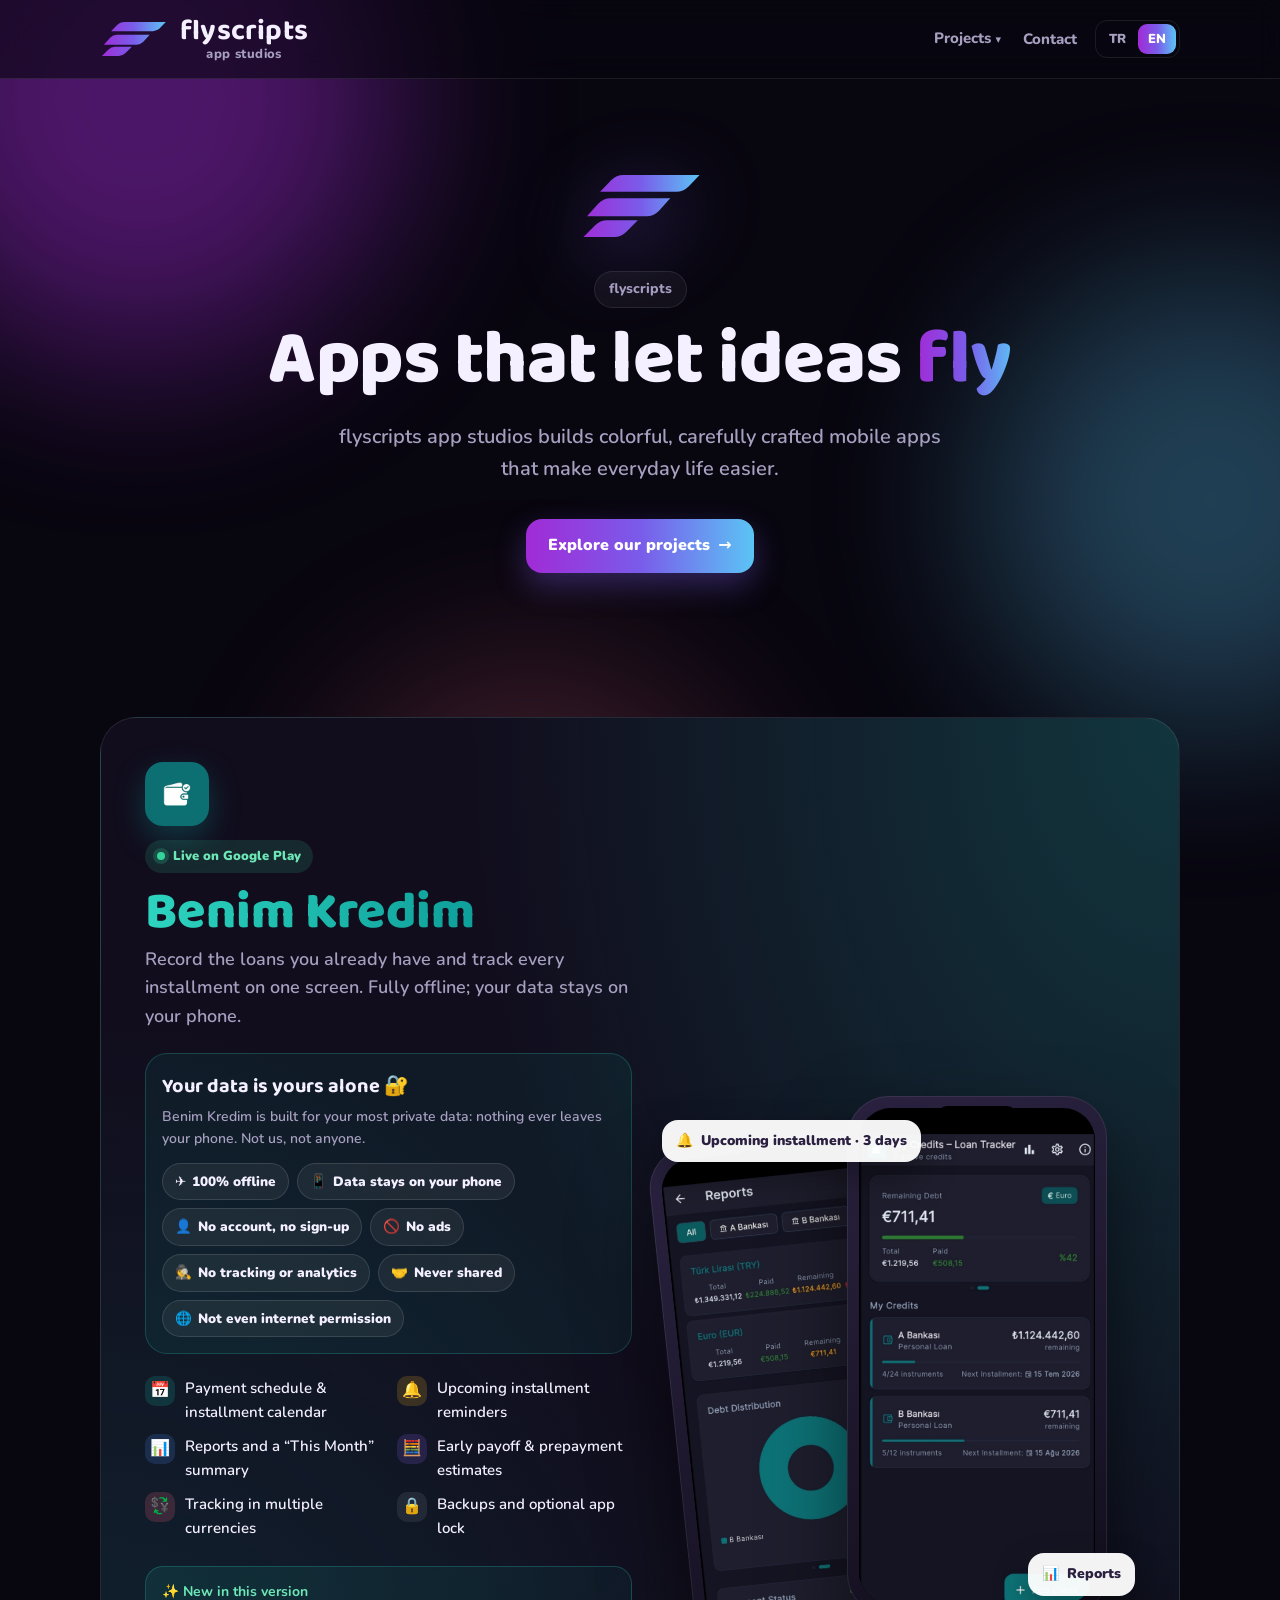
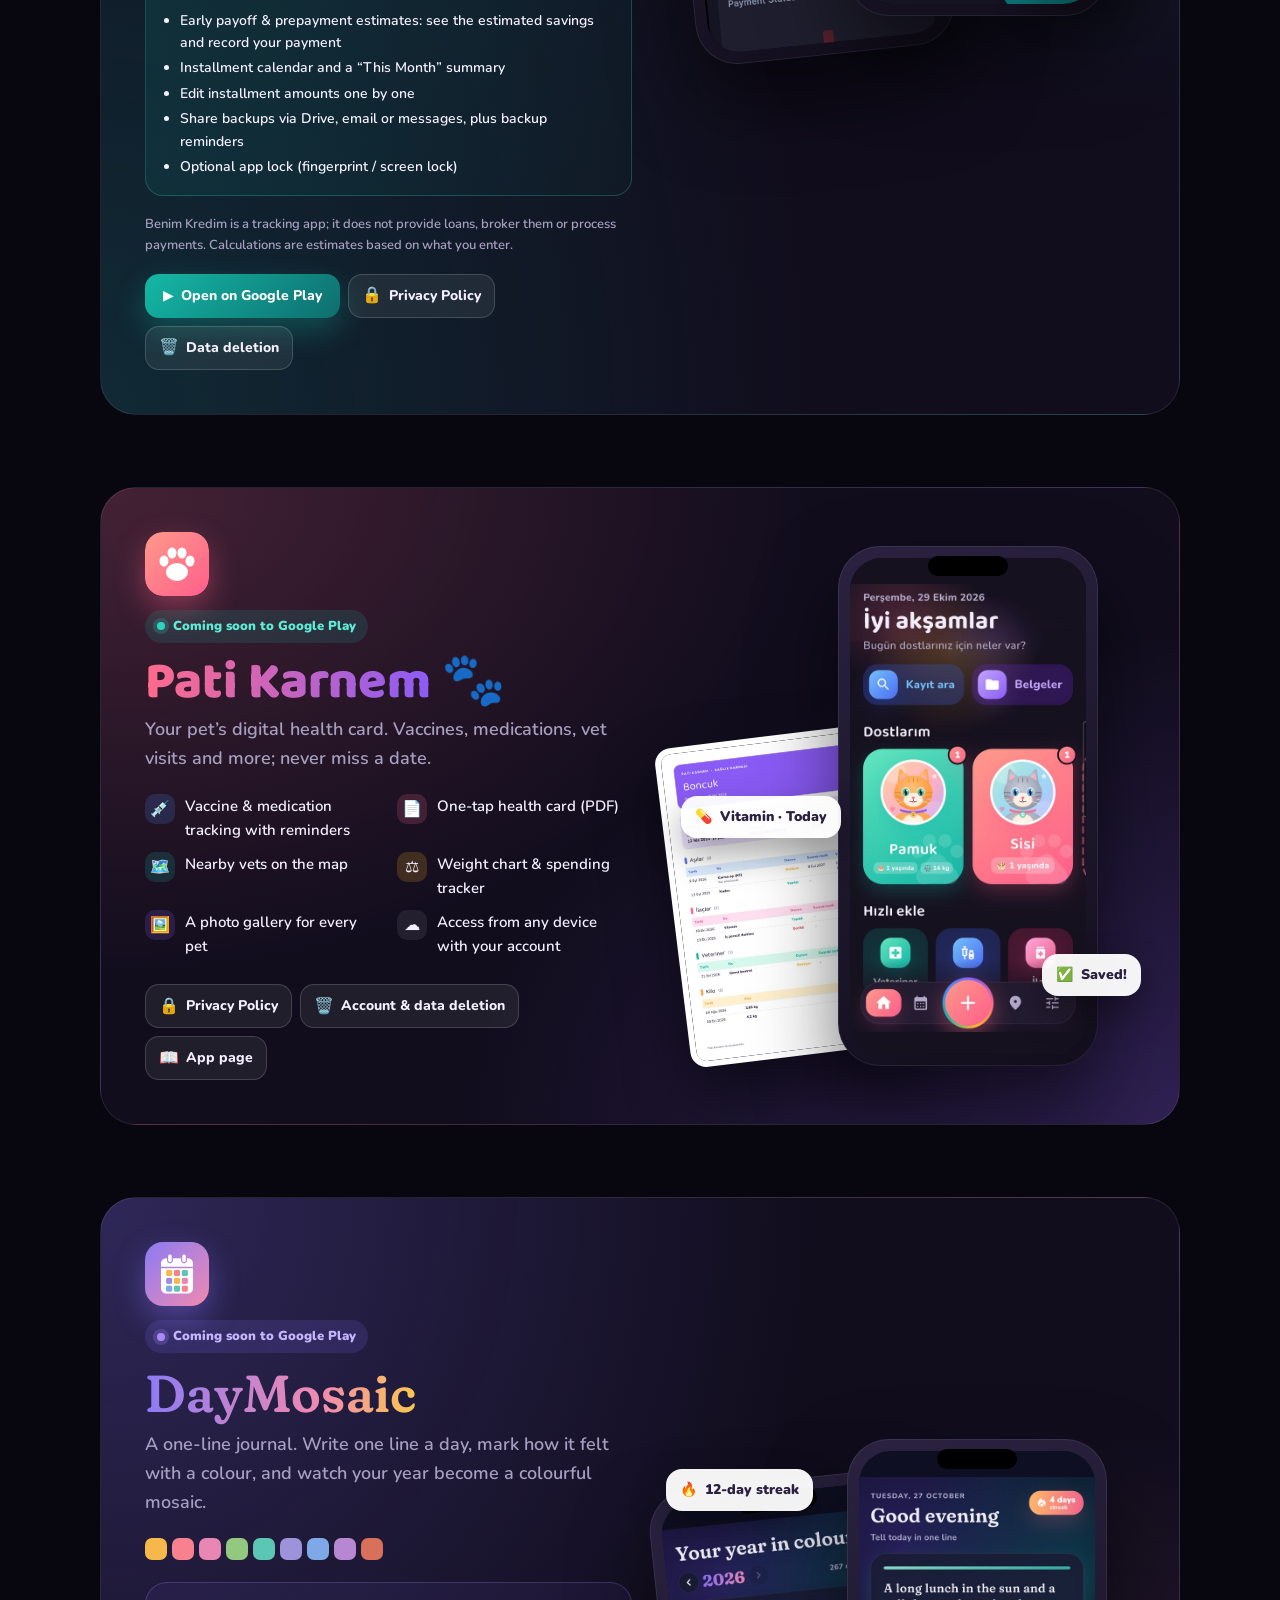
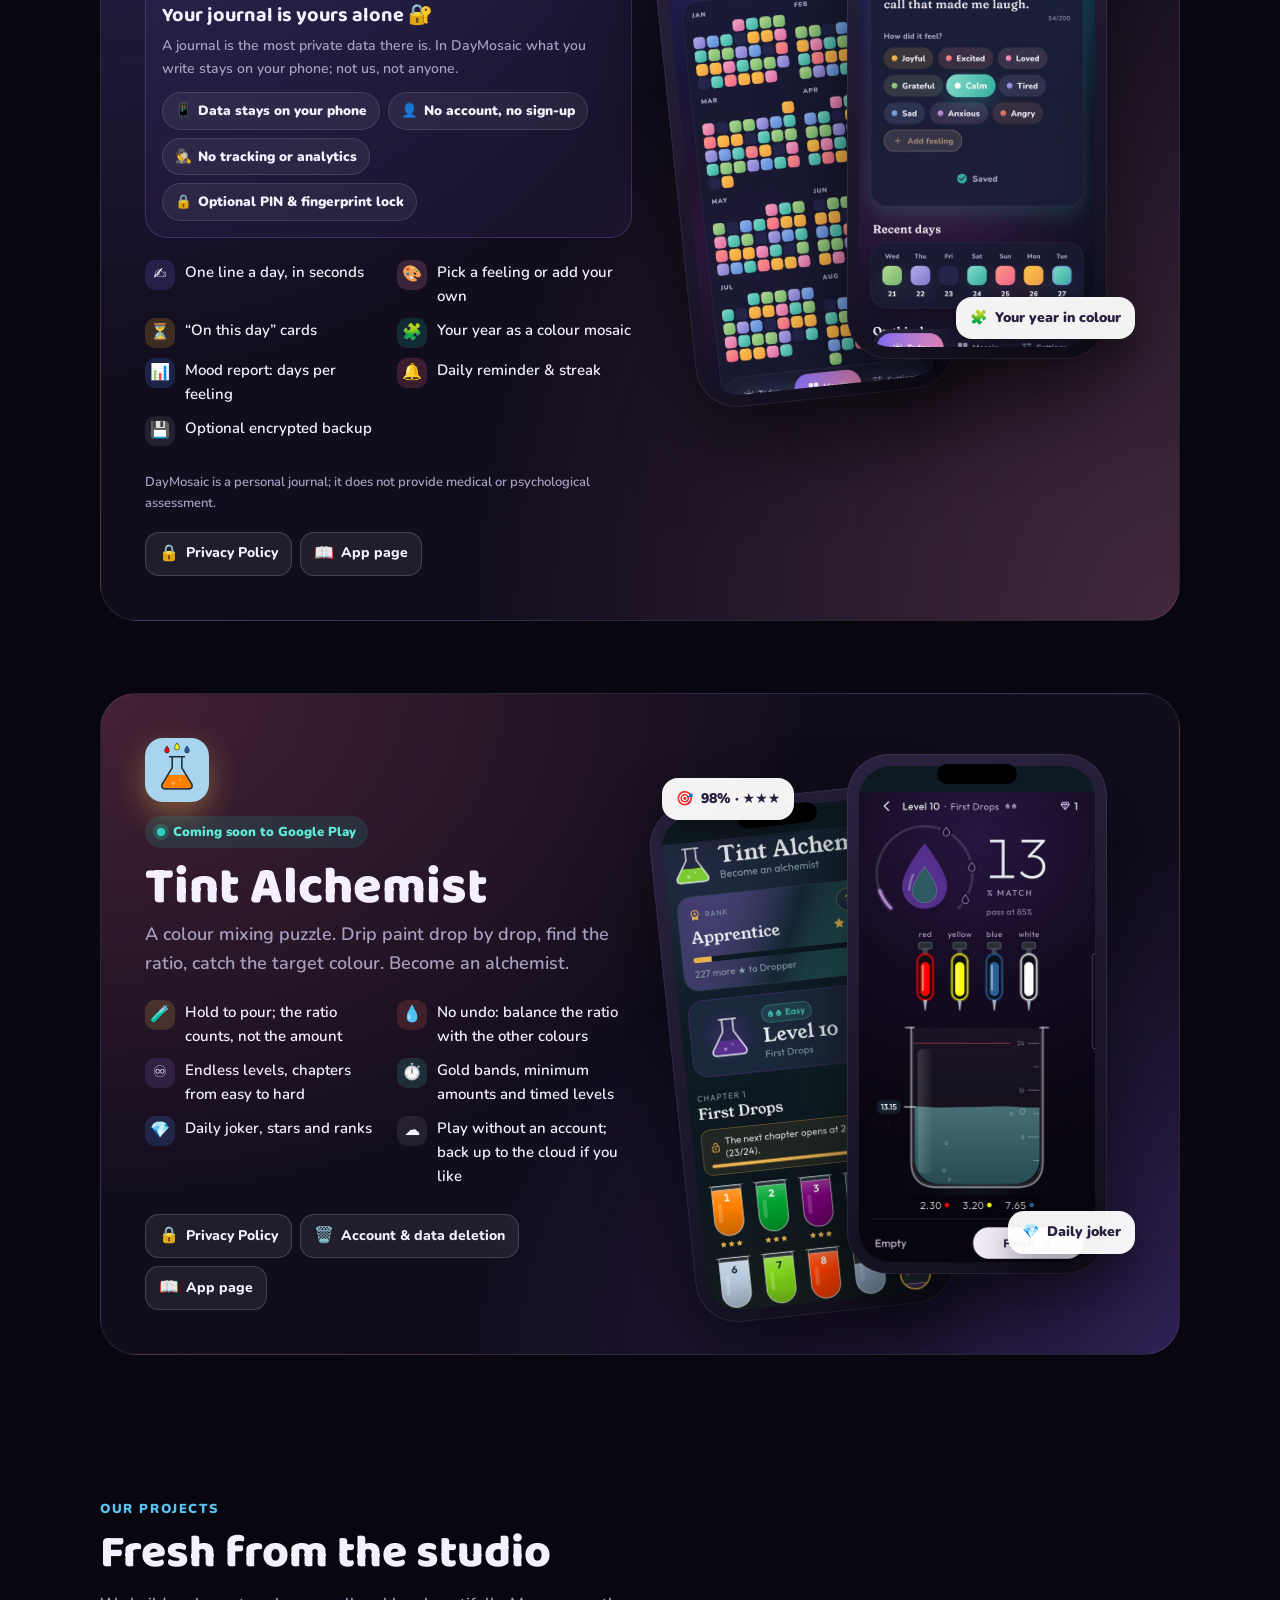
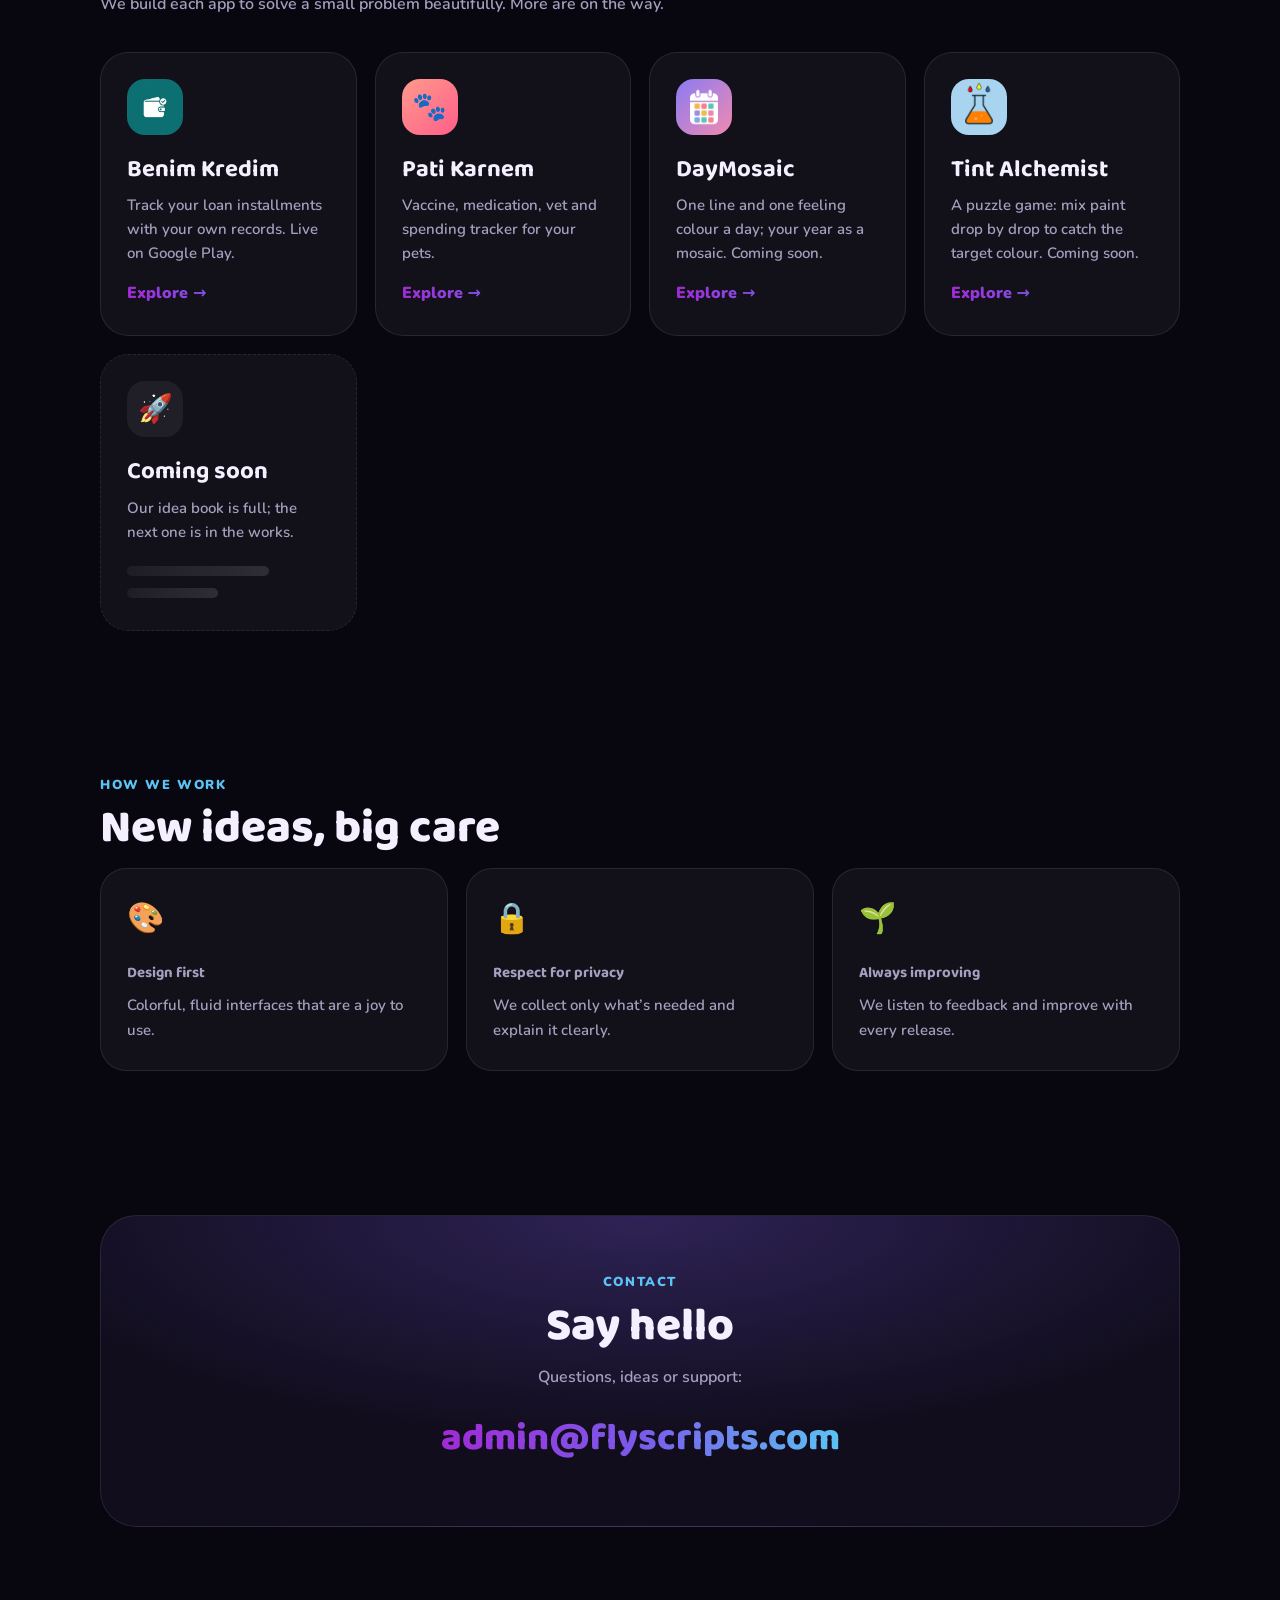
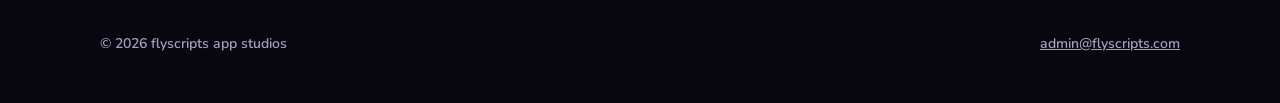
==== commit ba23b4f0: "Sub pages: styled language switch, Projects menu everywhere, App page links Co-Authored-By: Claude O" ====
--- a/index.html
+++ b/index.html
@@ -429,6 +429,7 @@
           <div class="links-row">
             <a href="patikarnem/gizlilik.html"><span class="i">🔒</span><span data-lang="tr">Gizlilik Politikası</span><span data-lang="en">Privacy Policy</span></a>
             <a href="patikarnem/hesap-silme.html"><span class="i">🗑️</span><span data-lang="tr">Hesap ve veri silme</span><span data-lang="en">Account &amp; data deletion</span></a>
+            <a href="patikarnem/"><span class="i">📖</span><span data-lang="tr">Uygulama sayfası</span><span data-lang="en">App page</span></a>
           </div>
         </div>
         <div class="shots" aria-hidden="true">
@@ -518,6 +519,7 @@
           <div class="links-row">
             <a href="tintalchemist/gizlilik.html"><span class="i">🔒</span><span data-lang="tr">Gizlilik Politikası</span><span data-lang="en">Privacy Policy</span></a>
             <a href="tintalchemist/hesap-silme.html"><span class="i">🗑️</span><span data-lang="tr">Hesap ve veri silme</span><span data-lang="en">Account &amp; data deletion</span></a>
+            <a href="tintalchemist/"><span class="i">📖</span><span data-lang="tr">Uygulama sayfası</span><span data-lang="en">App page</span></a>
           </div>
         </div>
         <div class="bkshots tashots" aria-hidden="true">
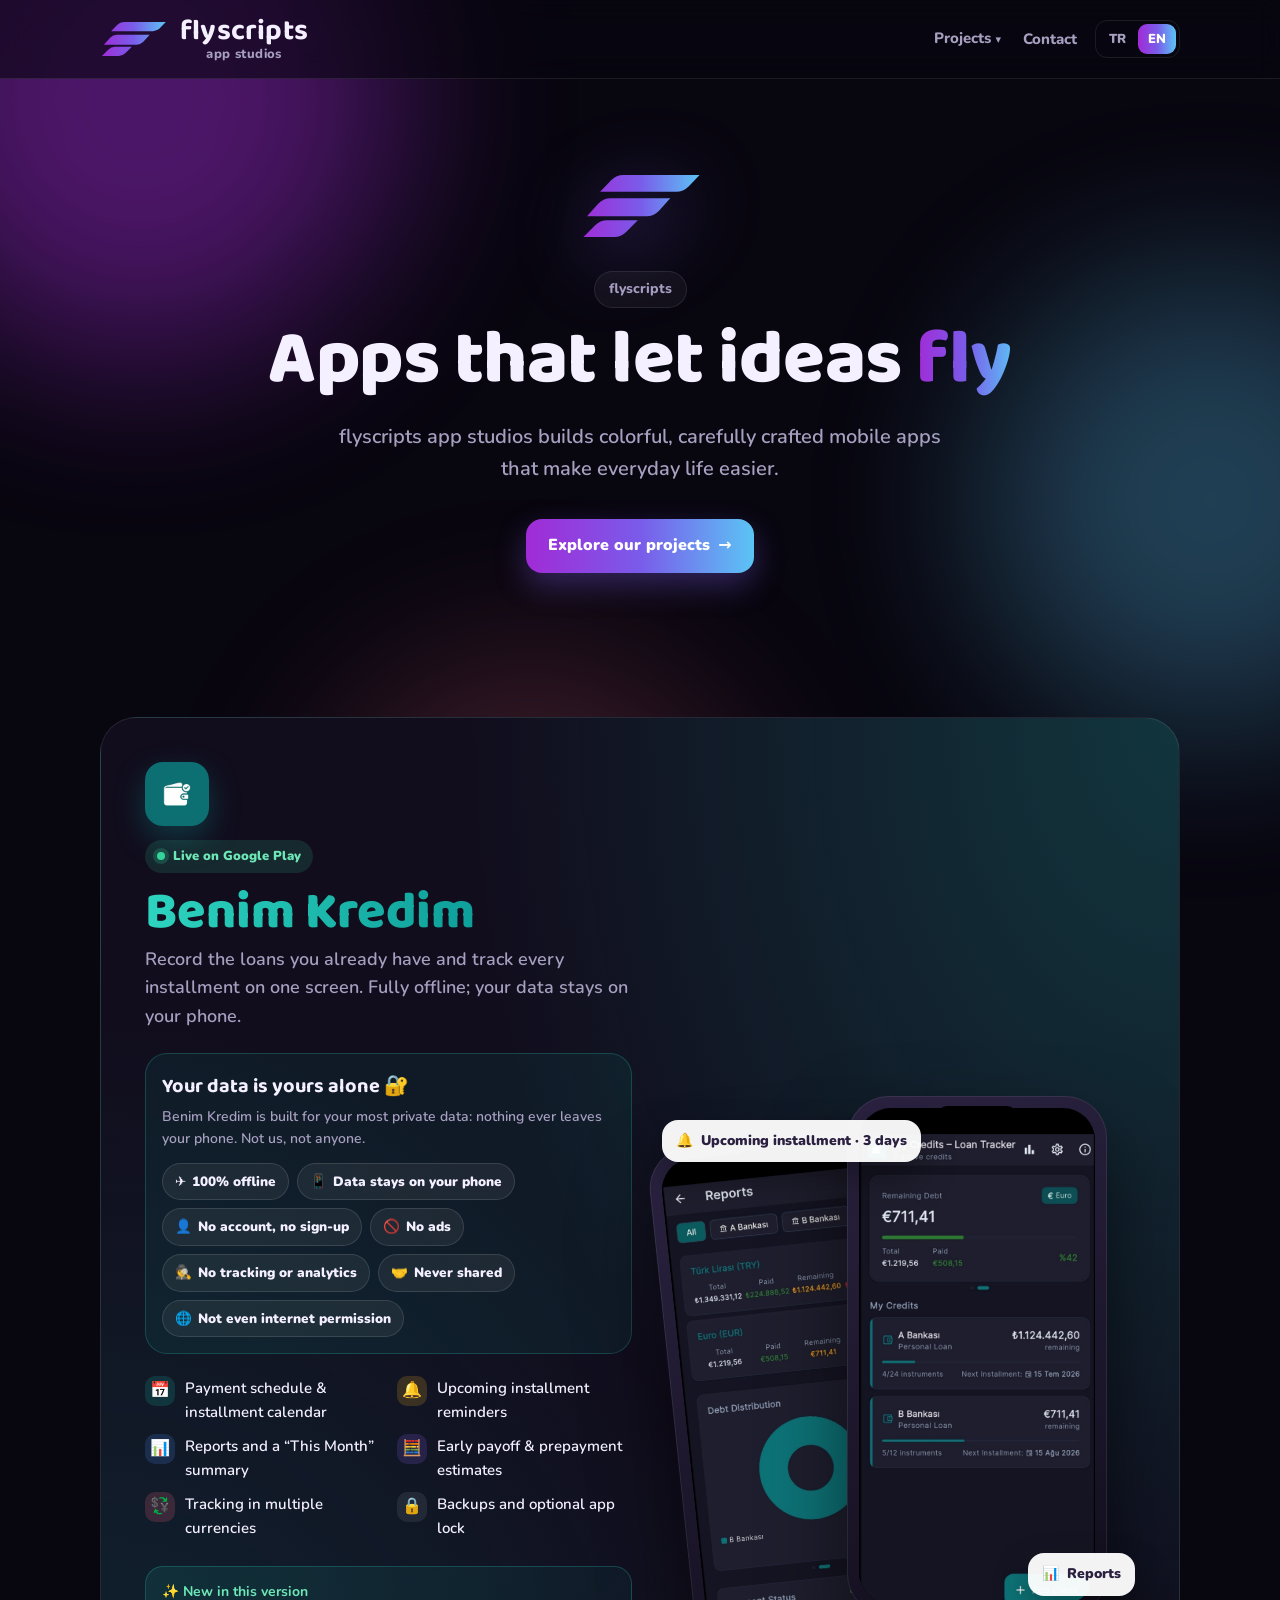
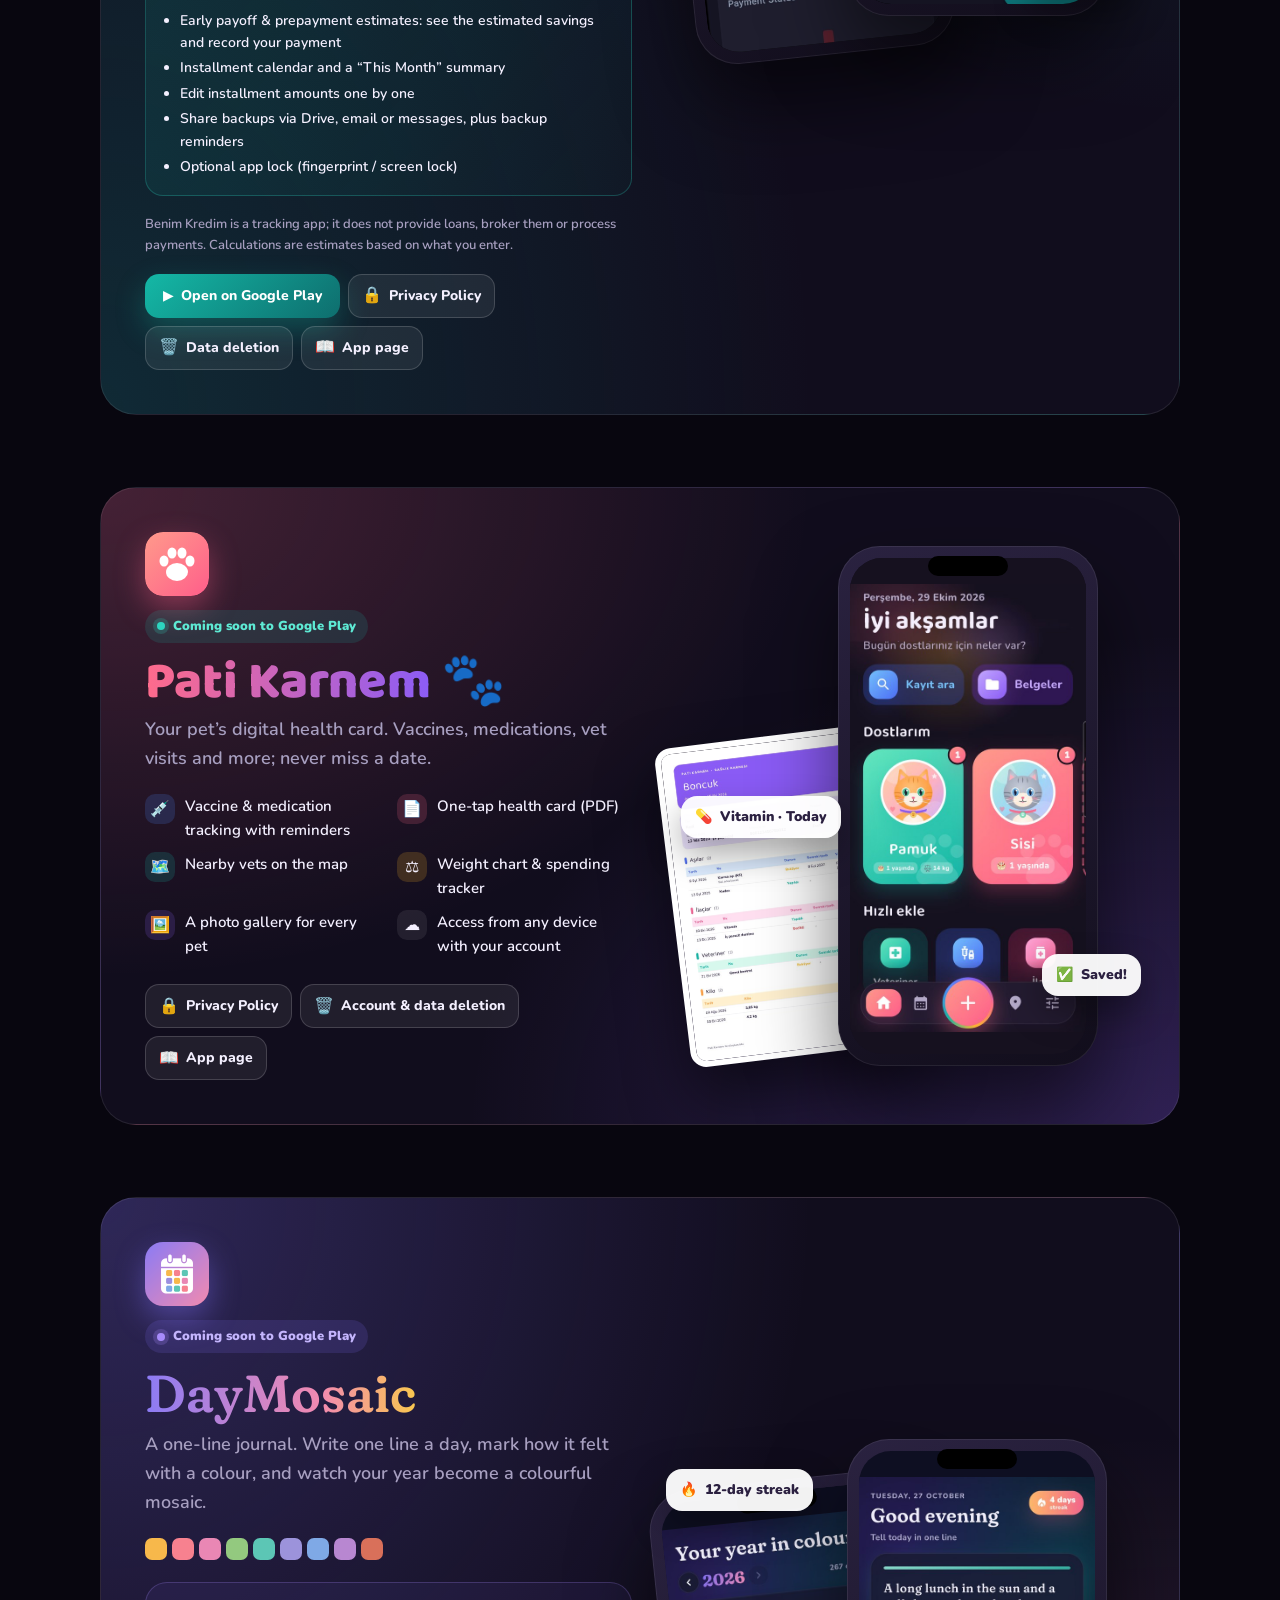
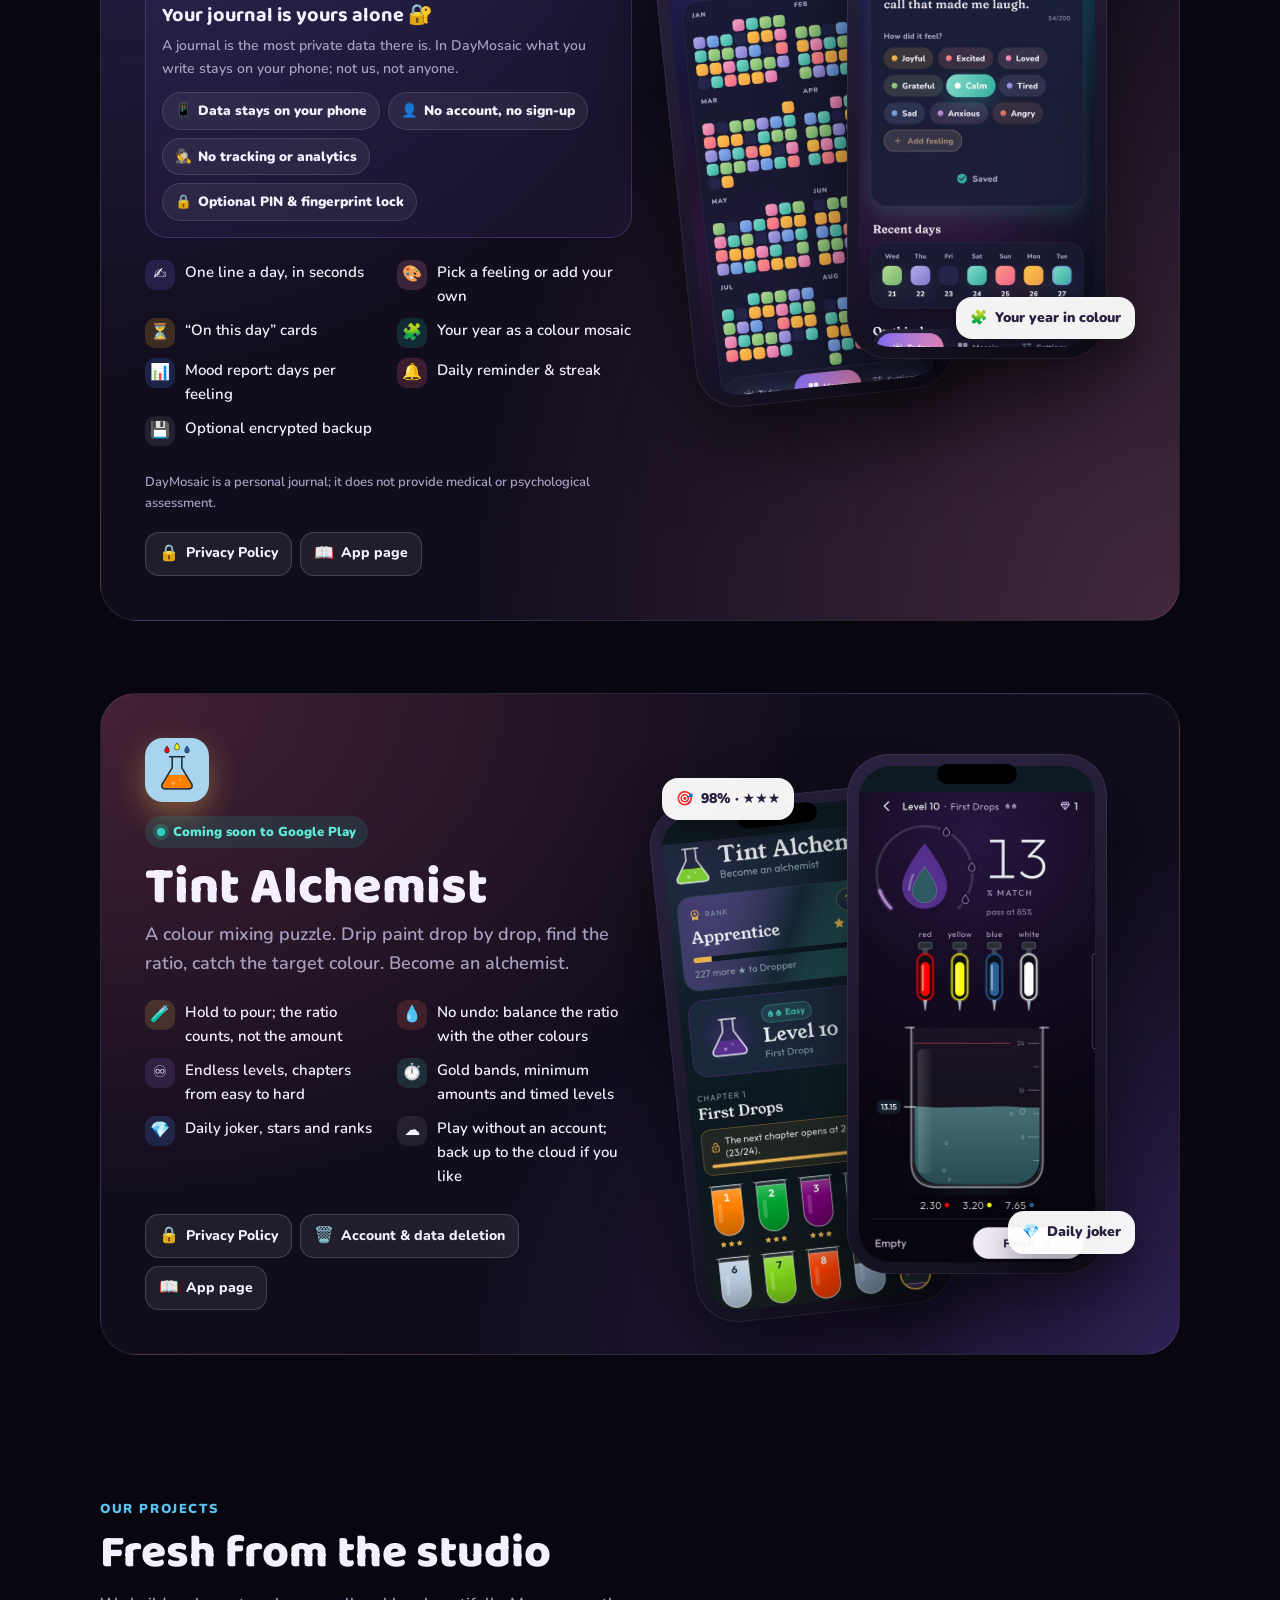
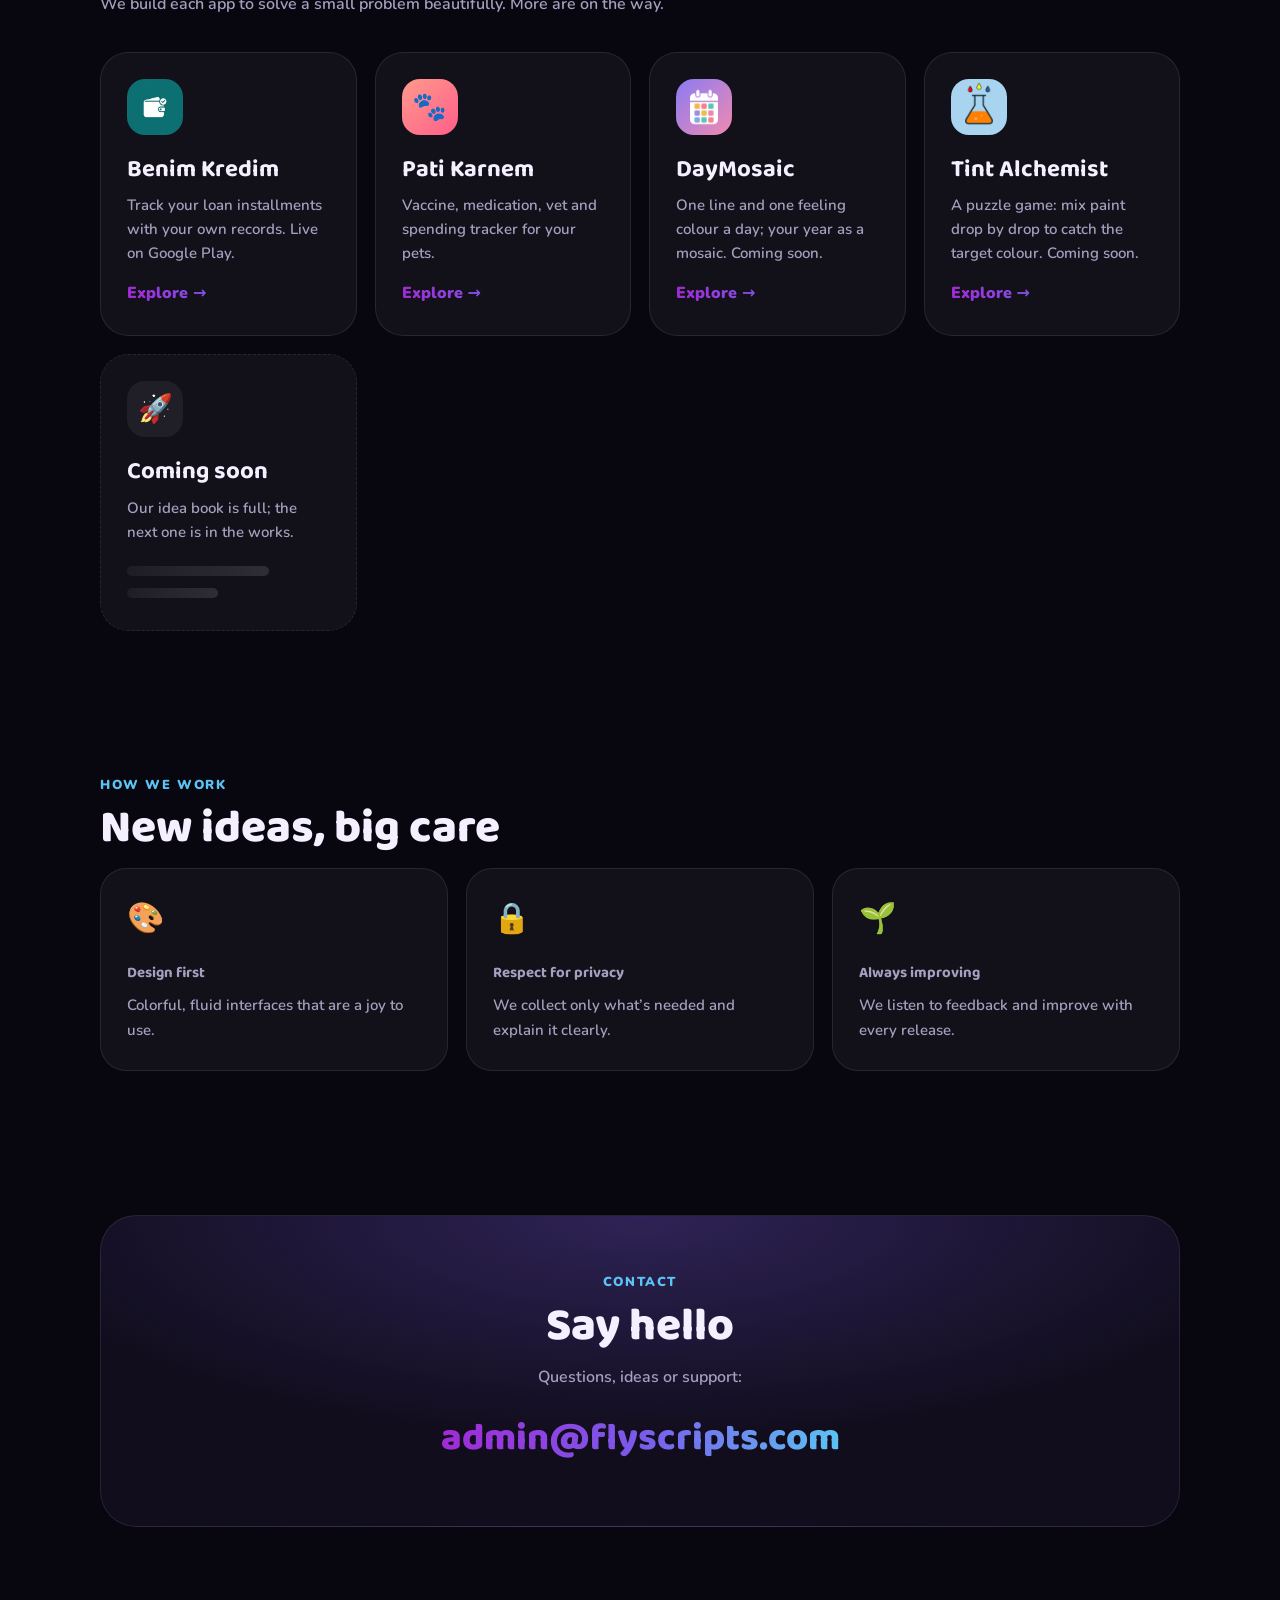
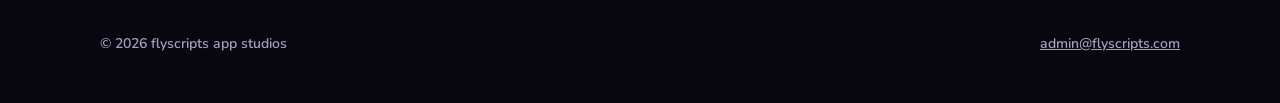
==== commit d1149ee3: "Benim Kredim app page; policy breadcrumbs lead to each app page Co-Authored-By: Claude Opus 5.5 <nor" ====
--- a/index.html
+++ b/index.html
@@ -392,6 +392,7 @@
               ▶ <span data-lang="tr">Google Play’de aç</span><span data-lang="en">Open on Google Play</span></a>
             <a href="benimkredim/gizlilik.html"><span class="i">🔒</span><span data-lang="tr">Gizlilik Politikası</span><span data-lang="en">Privacy Policy</span></a>
             <a href="benimkredim/veri-silme.html"><span class="i">🗑️</span><span data-lang="tr">Veri silme</span><span data-lang="en">Data deletion</span></a>
+            <a href="benimkredim/"><span class="i">📖</span><span data-lang="tr">Uygulama sayfası</span><span data-lang="en">App page</span></a>
           </div>
         </div>
         <div class="bkshots" aria-hidden="true">
